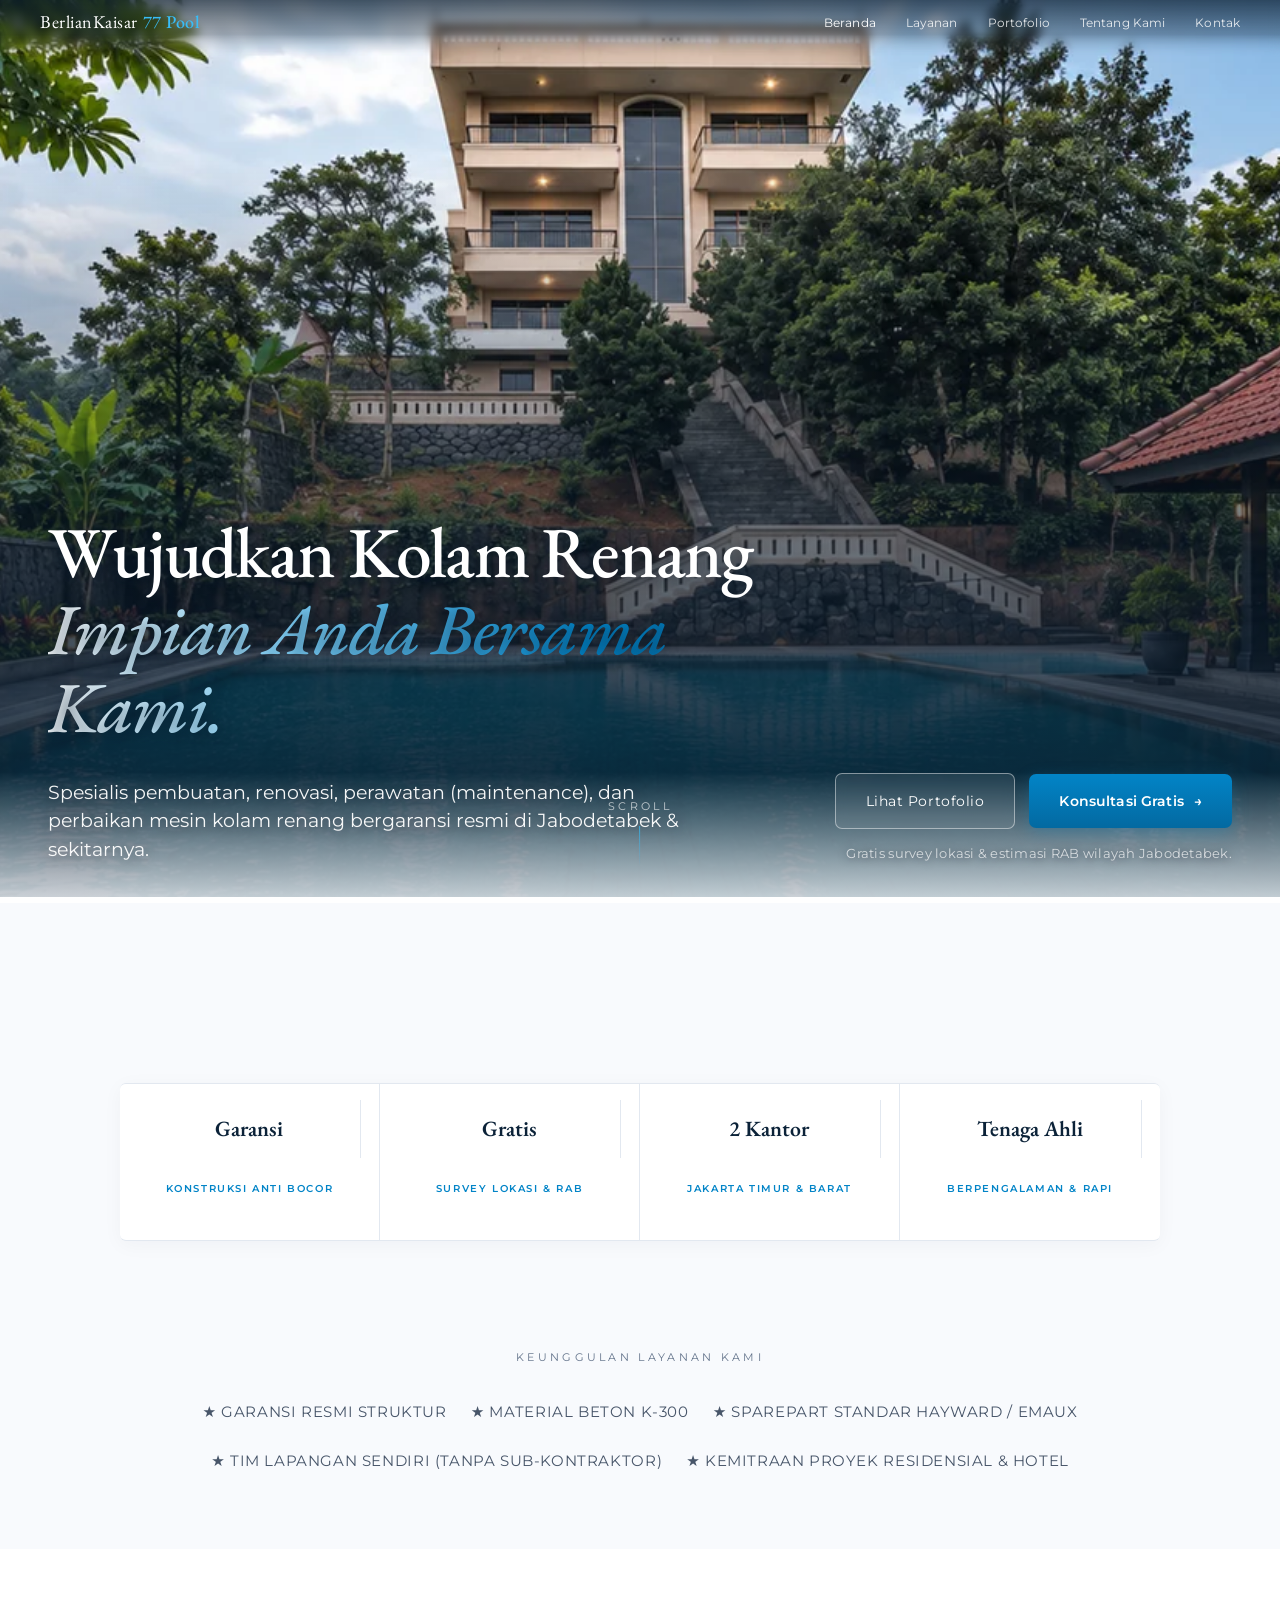
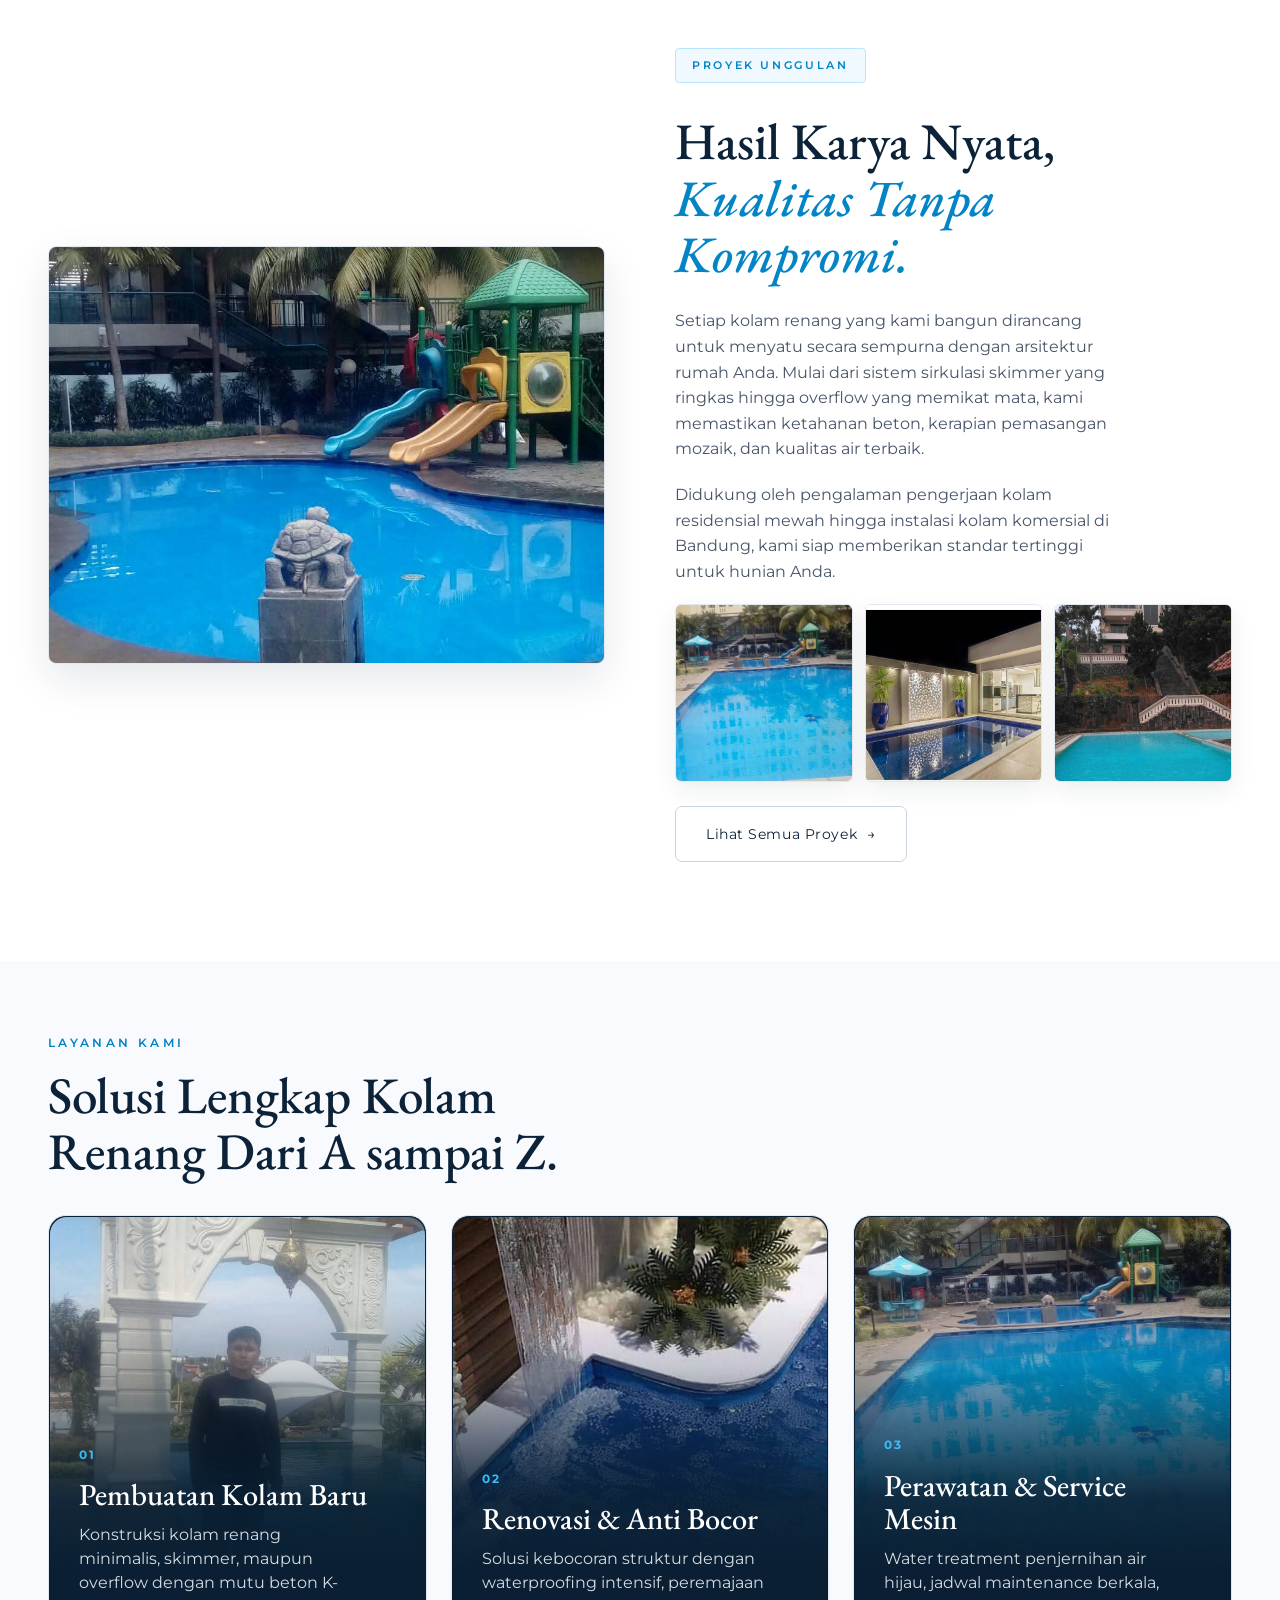
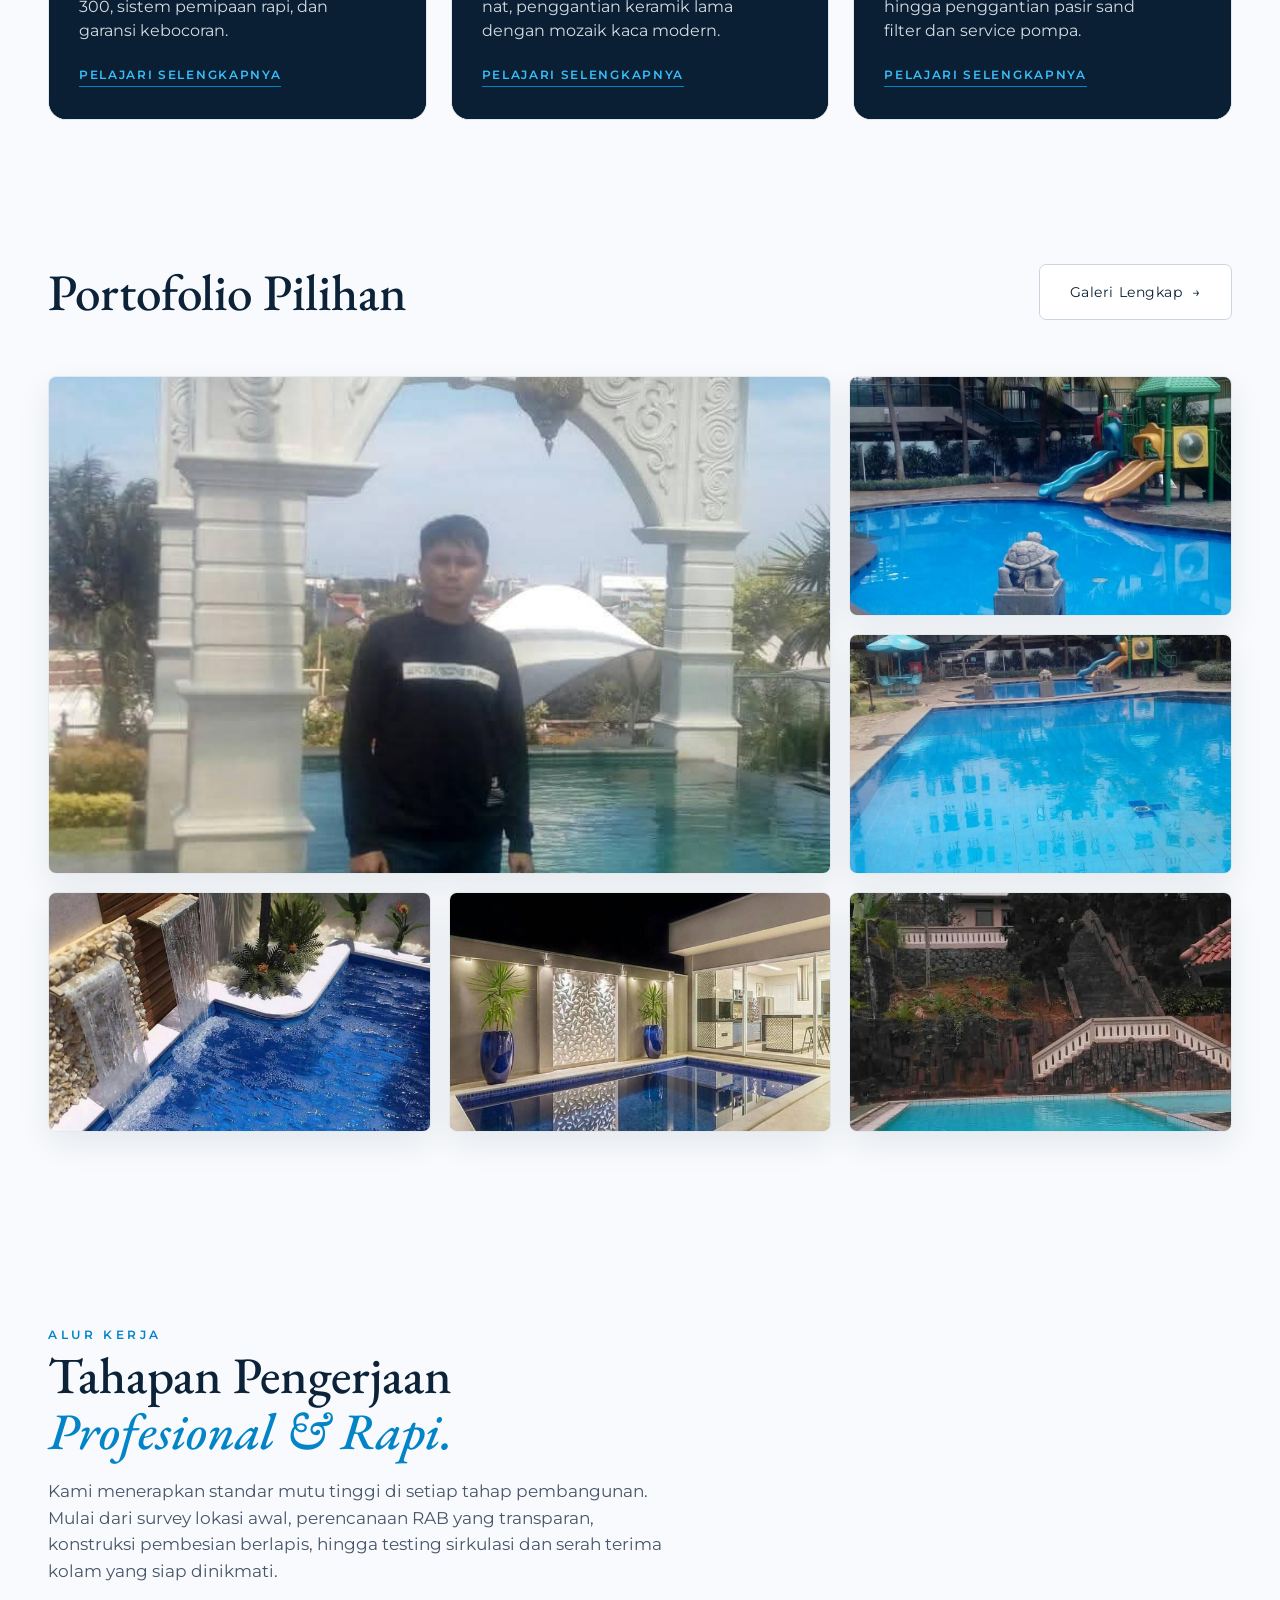
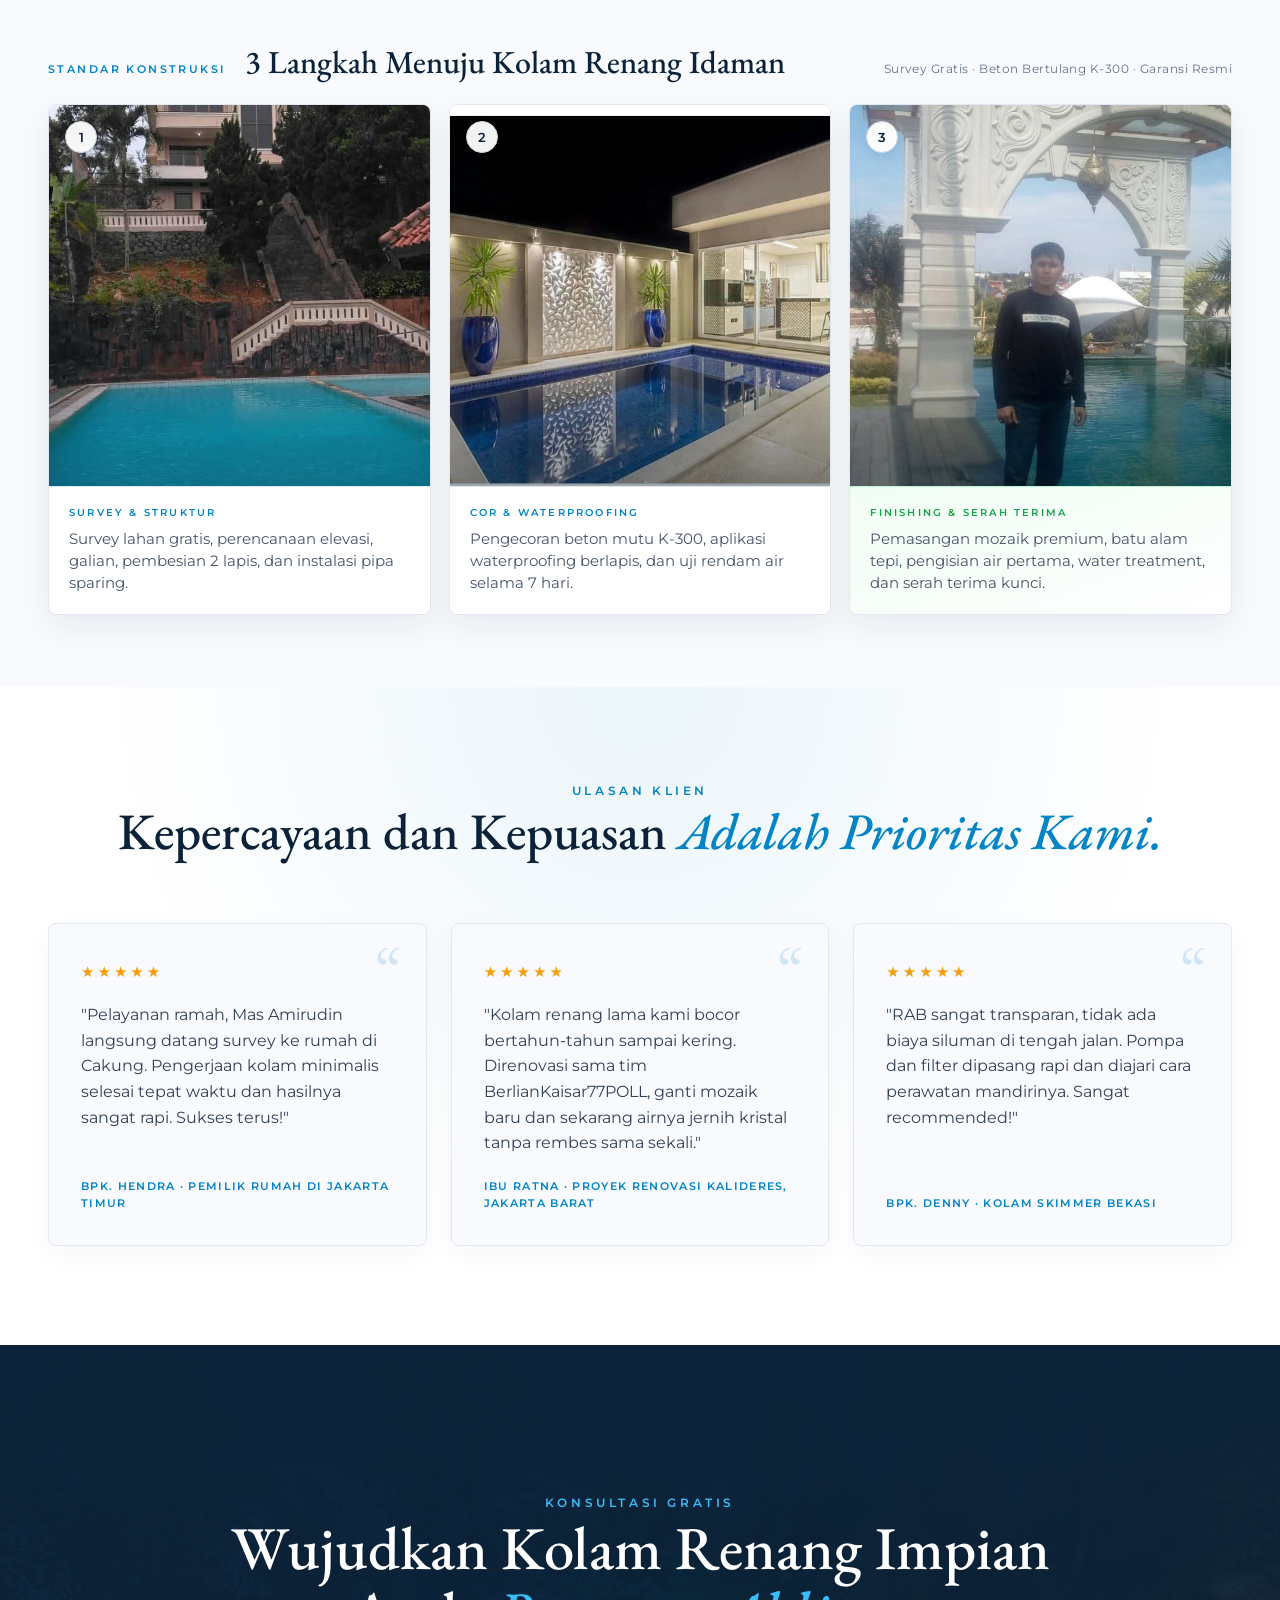
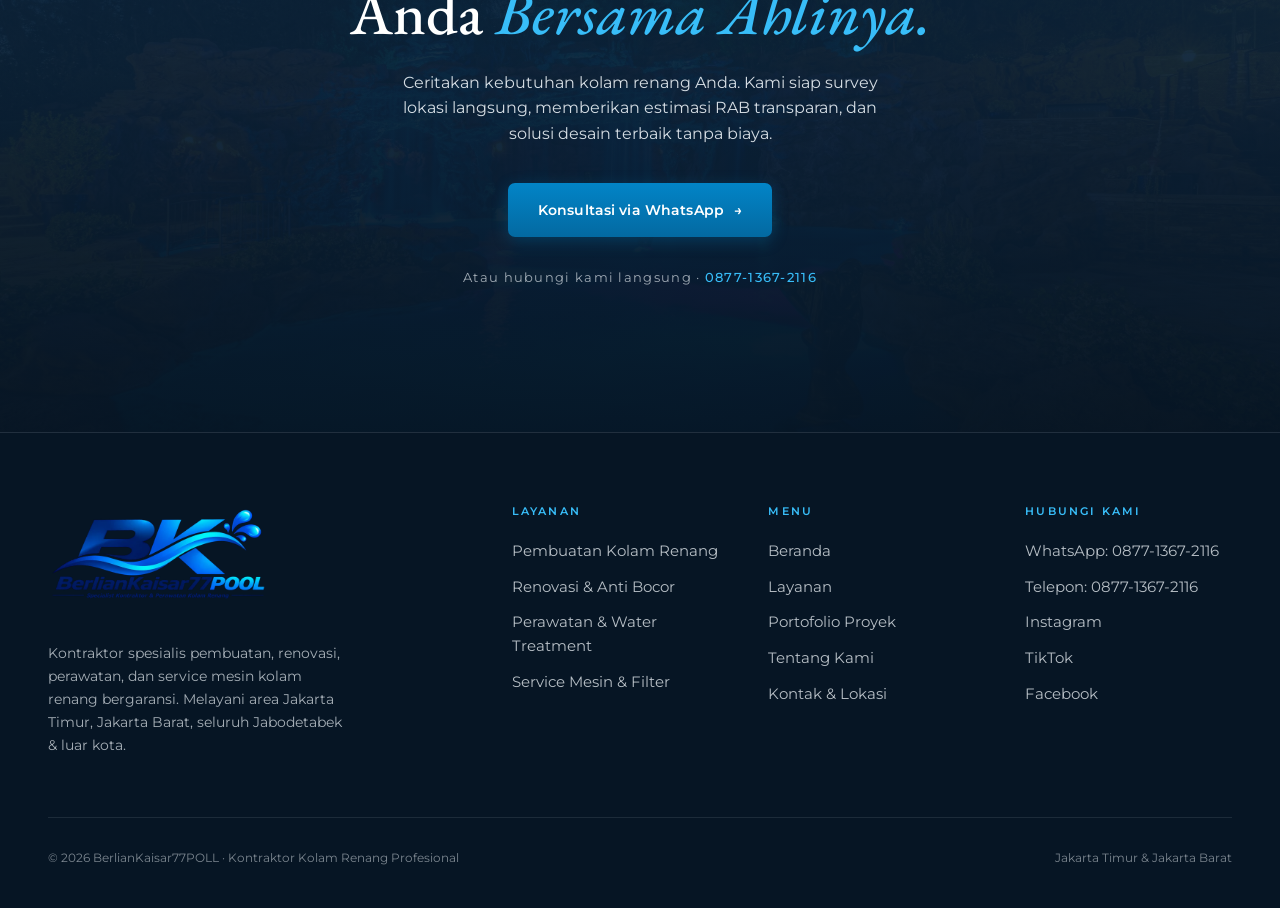
==== index.html @ 6bf1f575 "Updates" ====
<!DOCTYPE html>
<html lang="id">
<head>
  <meta charset="UTF-8">
<meta name="viewport" content="width=device-width, initial-scale=1.0">
<title>BerlianKaisar77POLL | Kontraktor Jasa Pembuatan, Renovasi &amp; Perawatan Kolam Renang</title>
<meta name="description" content="Kontraktor kolam renang profesional terpercaya di Jabodetabek. Melayani pembuatan kolam minimalis, renovasi anti bocor, ganti mozaik, dan perawatan air bergaransi.">
<link rel="canonical" href="https://berliankaisar77poll.com/">
<meta property="og:type" content="website">
<meta property="og:title" content="BerlianKaisar77POLL | Kontraktor Jasa Pembuatan, Renovasi &amp; Perawatan Kolam Renang">
<meta property="og:description" content="Kontraktor kolam renang profesional terpercaya di Jabodetabek. Melayani pembuatan kolam minimalis, renovasi anti bocor, ganti mozaik, dan perawatan air bergaransi.">
<meta property="og:image" content="/img/hero/Tropical Resort Pool with Modern Pavilion.webp">
<link rel="icon" type="image/webp" href="/favicon.webp">
<link rel="preconnect" href="https://fonts.googleapis.com">
<link rel="preconnect" href="https://fonts.gstatic.com" crossorigin>
<link href="https://fonts.googleapis.com/css2?family=EB+Garamond:ital,wght@0,400;0,500;0,600;1,400;1,500;1,600&family=Montserrat:wght@300;400;500;600&display=swap" rel="stylesheet">

  <script type="module" crossorigin src="/assets/site-B1A78Fze.js"></script>
  <link rel="stylesheet" crossorigin href="/assets/site-BxvL7wkQ.css">
  <link rel="stylesheet" crossorigin href="/assets/main-BiT0MwOJ.css">
</head>
<body class="home-page">
<div class="waterline"><span id="wl"></span></div>

<nav id="nav">
  <a class="brand" href="/">BerlianKaisar <b>77 Pool</b></a>
  <div class="nav-links">
    
      <a class="active" href="/">Beranda</a>
    
      <a class="" href="/services/">Layanan</a>
    
      <a class="" href="/portfolio/">Portofolio</a>
    
      <a class="" href="/about/">Tentang Kami</a>
    
      <a class="" href="/contact/">Kontak</a>
    
  </div>
  <button class="nav-toggle" aria-label="Menu">&#9776;</button>
</nav>

<div class="mobile-menu" id="mobileMenu">
  
    <a class="active" href="/">Beranda</a>
  
    <a class="" href="/services/">Layanan</a>
  
    <a class="" href="/portfolio/">Portofolio</a>
  
    <a class="" href="/about/">Tentang Kami</a>
  
    <a class="" href="/contact/">Kontak</a>
  
</div>


<!-- HERO -->
<header class="hero">
  <div class="hero-media">
    <video id="heroVideo" autoplay muted loop playsinline preload="metadata" poster="/img/hero/Tropical Resort Pool with Modern Pavilion.webp" style="z-index:1">
      <source src="/img/hero-drone.mp4" type="video/mp4">
    </video>
    <script>
    (function(){
      var v = document.getElementById('heroVideo');
      if (v) {
        var p = v.play();
        if (p && p.catch) { p.catch(function(){}); }
      }
    })();
    </script>
    <img src="/img/hero/Tropical Resort Pool with Modern Pavilion.webp" alt="Kontraktor Kolam Renang BerlianKaisar77POLL" style="z-index:0">
  </div>
  <div class="hero-content">
    <div class="hero-text">
      <h1>
        <span class="ln">Wujudkan Kolam Renang</span>
        <span class="ln">Impian Anda Bersama Kami.</span>
      </h1>
      <p class="hero-sub"><span class="sub-full">Spesialis pembuatan, renovasi, perawatan (maintenance), dan perbaikan mesin kolam renang bergaransi resmi di Jabodetabek &amp; sekitarnya.</span><span class="sub-short" aria-hidden="true">Kontraktor kolam renang profesional di Jabodetabek.</span></p>
    </div>
    <div class="hero-cta-col">
      <div class="hero-actions">
        <a class="btn btn-ghost" href="/portfolio/">Lihat Portofolio</a>
        <a class="btn btn-primary" href="https://wa.me/6287713672116?text=Halo%20BerlianKaisar77POLL,%20saya%20ingin%20konsultasi%20mengenai%20kolam%20renang" target="_blank" rel="noopener">Konsultasi Gratis <span class="arr">&rarr;</span></a>
      </div>
      <p class="hero-qualifier">Gratis survey lokasi &amp; estimasi RAB wilayah Jabodetabek.</p>
    </div>
  </div>
  <div class="scroll-hint"><span>Scroll</span><span class="line"></span></div>
</header>
<div class="seam-guard" aria-hidden="true"></div>

<!-- PROOF -->
<section class="proof reveal-group">
  <div><div class="n">Garansi</div><div class="l">Konstruksi Anti Bocor</div></div>
  <div><div class="n">Gratis</div><div class="l">Survey Lokasi &amp; RAB</div></div>
  <div><div class="n">2 Kantor</div><div class="l">Jakarta Timur &amp; Barat</div></div>
  <div><div class="n">Tenaga Ahli</div><div class="l">Berpengalaman &amp; Rapi</div></div>
</section>

<!-- KEUNGGULAN / BRAND HIGHLIGHT -->
<section class="seenin">
  <div class="seenin-label reveal">Keunggulan Layanan Kami</div>
  <div class="seenin-row reveal" style="gap:24px;flex-wrap:wrap;justify-content:center;color:var(--bone-dim);font-size:0.95rem;letter-spacing:0.04em">
    <span>★ GARANSI RESMI STRUKTUR</span>
    <span>★ MATERIAL BETON K-300</span>
    <span>★ SPAREPART STANDAR HAYWARD / EMAUX</span>
    <span>★ TIM LAPANGAN SENDIRI (TANPA SUB-KONTRAKTOR)</span>
    <span>★ KEMITRAAN PROYEK RESIDENSIAL &amp; HOTEL</span>
  </div>
</section>

<!-- SIGNATURE PROJECT / HIGHLIGHT -->
<section class="signature" id="estate">
  <div class="signature-grid">
    <div class="sig-media reveal">
      <img src="/img/portfolio/proyek-kolam-02.jpg" alt="Proyek Unggulan Kolam Renang BerlianKaisar77POLL">
    </div>
    <div class="sig-text reveal">
      <span class="sig-tag">Proyek Unggulan</span>
      <h2>Hasil Karya Nyata, <em>Kualitas Tanpa Kompromi.</em></h2>
      <p>Setiap kolam renang yang kami bangun dirancang untuk menyatu secara sempurna dengan arsitektur rumah Anda. Mulai dari sistem sirkulasi skimmer yang ringkas hingga overflow yang memikat mata, kami memastikan ketahanan beton, kerapian pemasangan mozaik, dan kualitas air terbaik.</p>
      <p>Didukung oleh pengalaman pengerjaan kolam residensial mewah hingga instalasi kolam komersial di Bandung, kami siap memberikan standar tertinggi untuk hunian Anda.</p>
      <div class="sig-thumbs">
        <img src="/img/portfolio/proyek-kolam-03.jpg" alt="Water treatment dan kejernihan air">
        <img src="/img/portfolio/proyek-kolam-05.jpg" alt="Instalasi pemipaan mesin kolam">
        <img src="/img/portfolio/proyek-kolam-06.jpg" alt="Konstruksi pembesian dan cor beton">
      </div>
      <a class="btn btn-ghost" href="/portfolio/" style="margin-top:24px">Lihat Semua Proyek <span class="arr">&rarr;</span></a>
    </div>
  </div>
</section>

<!-- SERVICES -->
<section class="services" id="services">
  <div class="services-head">
    <div class="sh-left">
      <span class="sh-eyebrow reveal">Layanan Kami</span>
      <h2 class="reveal">Solusi Lengkap Kolam Renang <span class="nowrap">Dari A sampai Z.</span></h2>
    </div>
  </div>
  <div class="svc-grid reveal-group">
    <a class="svc" href="/services/">
      <div class="svc-img"><img src="/img/portfolio/proyek-kolam-01.jpg" alt="Jasa Pembuatan Kolam Renang Baru"></div>
      <div class="svc-body"><div class="num">01</div><h3>Pembuatan Kolam Baru</h3><p>Konstruksi kolam renang minimalis, skimmer, maupun overflow dengan mutu beton K-300, sistem pemipaan rapi, dan garansi kebocoran.</p><span>Pelajari Selengkapnya</span></div>
    </a>
    <a class="svc" href="/services/">
      <div class="svc-img"><img src="/img/portfolio/proyek-kolam-04.jpg" alt="Jasa Renovasi Kolam Renang"></div>
      <div class="svc-body"><div class="num">02</div><h3>Renovasi &amp; Anti Bocor</h3><p>Solusi kebocoran struktur dengan waterproofing intensif, peremajaan nat, penggantian keramik lama dengan mozaik kaca modern.</p><span>Pelajari Selengkapnya</span></div>
    </a>
    <a class="svc" href="/services/">
      <div class="svc-img"><img src="/img/portfolio/proyek-kolam-03.jpg" alt="Perawatan & Perbaikan Mesin Kolam"></div>
      <div class="svc-body"><div class="num">03</div><h3>Perawatan &amp; Service Mesin</h3><p>Water treatment penjernihan air hijau, jadwal maintenance berkala, hingga penggantian pasir sand filter dan service pompa.</p><span>Pelajari Selengkapnya</span></div>
    </a>
  </div>
</section>

<!-- PORTFOLIO PREVIEW -->
<section class="portfolio" id="work">
  <div class="services-head">
    <h2 class="reveal">Portofolio Pilihan</h2>
    <a class="btn btn-ghost reveal" href="/portfolio/">Galeri Lengkap <span class="arr">&rarr;</span></a>
  </div>
  <div class="pf-grid reveal-group">
    <div class="pf c8 r2"><img src="/img/portfolio/proyek-kolam-01.jpg" alt="Kolam Minimalis Modern Jakarta Timur"><div class="pf-cap"><div class="loc">Jakarta Timur</div><div class="ttl">Kolam Renang Minimalis Modern</div></div></div>
    <div class="pf c4"><img src="/img/portfolio/proyek-kolam-02.jpg" alt="Finishing Mozaik Jakarta Barat"><div class="pf-cap"><div class="loc">Jakarta Barat</div><div class="ttl">Finishing Mozaik &amp; Decking</div></div></div>
    <div class="pf c4"><img src="/img/portfolio/proyek-kolam-03.jpg" alt="Water Treatment Penjernihan Air"><div class="pf-cap"><div class="loc">Jakarta Selatan</div><div class="ttl">Water Treatment Jernih Kristal</div></div></div>
    <div class="pf c4"><img src="/img/portfolio/proyek-kolam-04.jpg" alt="Renovasi Dinding Kolam Bekasi"><div class="pf-cap"><div class="loc">Bekasi</div><div class="ttl">Renovasi Dinding &amp; Grouting</div></div></div>
    <div class="pf c4"><img src="/img/portfolio/proyek-kolam-05.jpg" alt="Instalasi Pemipaan Mesin Tangerang"><div class="pf-cap"><div class="loc">Tangerang</div><div class="ttl">Instalasi Pemipaan &amp; Pompa</div></div></div>
    <div class="pf c4"><img src="/img/portfolio/proyek-kolam-06.jpg" alt="Pengecoran Beton Anti Bocor"><div class="pf-cap"><div class="loc">Jakarta Timur</div><div class="ttl">Pengecoran Struktur Beton K-300</div></div></div>
  </div>
</section>

<!-- PROCESS / BUILD PROGRESSION -->
<section class="process" id="process">
  <div class="services-head">
    <div>
      <span class="sec-label reveal">Alur Kerja</span>
      <h2 class="reveal">Tahapan Pengerjaan <em>Profesional &amp; Rapi.</em></h2>
    </div>
  </div>
  <div class="process-intro reveal">
    <p>Kami menerapkan standar mutu tinggi di setiap tahap pembangunan. Mulai dari survey lokasi awal, perencanaan RAB yang transparan, konstruksi pembesian berlapis, hingga testing sirkulasi dan serah terima kolam yang siap dinikmati.</p>
  </div>

  <div class="build reveal-group">
    <div class="build-head">
      <span class="loc">Standar Konstruksi</span>
      <span class="ttl">3 Langkah Menuju Kolam Renang Idaman</span>
      <span class="meta">Survey Gratis &middot; Beton Bertulang K-300 &middot; Garansi Resmi</span>
    </div>
    <div class="stage-row">
      <div class="stage">
        <div class="frame"><span class="num">1</span><img src="/img/portfolio/proyek-kolam-06.jpg" alt="Tahap Galian dan Pembesian Struktur"></div>
        <div class="cap"><div class="phase">Survey &amp; Struktur</div><div class="desc">Survey lahan gratis, perencanaan elevasi, galian, pembesian 2 lapis, dan instalasi pipa sparing.</div></div>
      </div>
      <div class="stage">
        <div class="frame"><span class="num">2</span><img src="/img/portfolio/proyek-kolam-05.jpg" alt="Tahap Pengecoran dan Plumbing Mesin"></div>
        <div class="cap"><div class="phase">Cor &amp; Waterproofing</div><div class="desc">Pengecoran beton mutu K-300, aplikasi waterproofing berlapis, dan uji rendam air selama 7 hari.</div></div>
      </div>
      <div class="stage finished">
        <div class="frame"><span class="num">3</span><img src="/img/portfolio/proyek-kolam-01.jpg" alt="Tahap Finishing Mozaik dan Testing Air"></div>
        <div class="cap"><div class="phase">Finishing &amp; Serah Terima</div><div class="desc">Pemasangan mozaik premium, batu alam tepi, pengisian air pertama, water treatment, dan serah terima kunci.</div></div>
      </div>
    </div>
  </div>
</section>

<!-- REVIEWS -->
<section class="reviews">
  <div class="reviews-head">
    <span class="sec-label reveal">Ulasan Klien</span>
    <h2 class="reveal">Kepercayaan dan Kepuasan <em>Adalah Prioritas Kami.</em></h2>
  </div>
  <div class="reviews-grid reveal-group">
    <div class="rev"><div class="stars">★★★★★</div><p>"Pelayanan ramah, Mas Amirudin langsung datang survey ke rumah di Cakung. Pengerjaan kolam minimalis selesai tepat waktu dan hasilnya sangat rapi. Sukses terus!"</p><div class="rev-by">Bpk. Hendra &middot; Pemilik Rumah di Jakarta Timur</div></div>
    <div class="rev"><div class="stars">★★★★★</div><p>"Kolam renang lama kami bocor bertahun-tahun sampai kering. Direnovasi sama tim BerlianKaisar77POLL, ganti mozaik baru dan sekarang airnya jernih kristal tanpa rembes sama sekali."</p><div class="rev-by">Ibu Ratna &middot; Proyek Renovasi Kalideres, Jakarta Barat</div></div>
    <div class="rev"><div class="stars">★★★★★</div><p>"RAB sangat transparan, tidak ada biaya siluman di tengah jalan. Pompa dan filter dipasang rapi dan diajari cara perawatan mandirinya. Sangat recommended!"</p><div class="rev-by">Bpk. Denny &middot; Kolam Skimmer Bekasi</div></div>
  </div>
</section>

<!-- SHARED CLOSING CTA -->
<section class="quote" id="quote">
  <div class="quote-inner">
    <span class="sec-label reveal" style="color:var(--caustic)">Konsultasi Gratis</span>
    <h2 class="reveal">Wujudkan Kolam Renang Impian Anda <em class='nowrap'>Bersama Ahlinya.</em></h2>
    <p class="reveal">Ceritakan kebutuhan kolam renang Anda. Kami siap survey lokasi langsung, memberikan estimasi RAB transparan, dan solusi desain terbaik tanpa biaya.</p>
    <a class="btn btn-primary reveal" href="https://wa.me/6287713672116?text=Halo%20BerlianKaisar77POLL,%20saya%20ingin%20konsultasi%20pembuatan/perawatan%20kolam%20renang" target="_blank" rel="noopener">Konsultasi via WhatsApp <span class="arr">&rarr;</span></a>
    <div class="phone reveal">Atau hubungi kami langsung &middot; <a href="tel:087713672116">0877-1367-2116</a></div>
  </div>
</section>

<!-- FOOTER -->
<footer id="footer">
  <div class="foot-grid">
    <div>
      <div class="foot-brand">
        <a href="/" aria-label="BerlianKaisar77POLL">
          <img src="/img/logo-berlian-kaisar-footer.webp" alt="BerlianKaisar77POLL" class="foot-logo" width="220" height="110">
        </a>
      </div>
      <p>Kontraktor spesialis pembuatan, renovasi, perawatan, dan service mesin kolam renang bergaransi. Melayani area Jakarta Timur, Jakarta Barat, seluruh Jabodetabek &amp; luar kota.</p>
    </div>
    <div class="foot-col">
      <h4>Layanan</h4>
      <a href="/services/">Pembuatan Kolam Renang</a>
      <a href="/services/">Renovasi &amp; Anti Bocor</a>
      <a href="/services/">Perawatan &amp; Water Treatment</a>
      <a href="/services/">Service Mesin &amp; Filter</a>
    </div>
    <div class="foot-col">
      <h4>Menu</h4>
      <a href="/">Beranda</a>
      <a href="/services/">Layanan</a>
      <a href="/portfolio/">Portofolio Proyek</a>
      <a href="/about/">Tentang Kami</a>
      <a href="/contact/">Kontak &amp; Lokasi</a>
    </div>
    <div class="foot-col">
      <h4>Hubungi Kami</h4>
      <a href="https://wa.me/6287713672116" target="_blank" rel="noopener">WhatsApp: 0877-1367-2116</a>
      <a href="tel:087713672116">Telepon: 0877-1367-2116</a>
      <a href="https://www.instagram.com/cindyapriyani441" target="_blank" rel="noopener">Instagram</a>
      <a href="https://www.tiktok.com/@cindyapriyani" target="_blank" rel="noopener">TikTok</a>
      <a href="https://www.facebook.com/search/top?q=cindy%20Apriyani" target="_blank" rel="noopener">Facebook</a>
    </div>
  </div>
  <div class="foot-bottom">
    <span>&copy; 2026 BerlianKaisar77POLL &middot; Kontraktor Kolam Renang Profesional</span>
    <span>Jakarta Timur &amp; Jakarta Barat</span>
  </div>
</footer>


<script type="application/ld+json">
{
  "@context": "https://schema.org",
  "@type": "HomeAndConstructionBusiness",
  "name": "BerlianKaisar77POLL",
  "alternateName": "BK Pool",
  "description": "Jasa pembuatan, renovasi, perawatan (maintenance), dan perbaikan mesin kolam renang bergaransi di Jabodetabek &amp; sekitarnya.",
  "telephone": "+62-877-1367-2116",
  "url": "https://berliankaisar77poll.com/",
  "areaServed": [
    "Jakarta Timur", "Jakarta Barat", "Jakarta Selatan", "Jakarta Pusat", "Jakarta Utara",
    "Bekasi", "Depok", "Tangerang", "Bogor"
  ],
  "address": [
    {
      "@type": "PostalAddress",
      "streetAddress": "Ujung Krawang RT 07 / RW 05 No. 56, Kel. Pulo Gebang, Kec. Cakung",
      "addressLocality": "Jakarta Timur",
      "addressRegion": "DKI Jakarta",
      "addressCountry": "ID"
    },
    {
      "@type": "PostalAddress",
      "streetAddress": "Jl. Rawa Lele RT 03 / RW 10, Gang Masjid Khairul Bariyyah No. 102B, Kel. Kalideres",
      "addressLocality": "Jakarta Barat",
      "addressRegion": "DKI Jakarta",
      "addressCountry": "ID"
    }
  ]
}
</script>
</body>
</html>
---- assets/site-BxvL7wkQ.css ----
:root{--obsidian: #F8FAFD;--obsidian-2: #F0F6FA;--water-deep: #0B2238;--caustic: #0284C7;--caustic-soft: #00A3E0;--travertine: #0284C7;--bone: #0B2238;--bone-dim: #475569;--bone-faint: #64748B;--hairline: #E2E8F0;--serif: "EB Garamond", Georgia, serif;--sans: "Montserrat", system-ui, sans-serif}*{margin:0;padding:0;box-sizing:border-box}html{scroll-behavior:smooth}body{background:var(--obsidian);color:var(--bone-dim);font-family:var(--sans);font-weight:400;line-height:1.6;overflow-x:hidden;-webkit-font-smoothing:antialiased}::selection{background:#bae6fd;color:#0369a1}img{display:block;max-width:100%}a{color:inherit}.nowrap{white-space:nowrap}.waterline{position:fixed;top:0;left:0;height:2px;width:100%;z-index:200}.waterline span{display:block;height:100%;width:0;background:linear-gradient(90deg,#0284c7,#38bdf8);box-shadow:0 0 12px #38bdf8}nav{position:fixed;top:0;left:0;width:100%;z-index:100;display:flex;align-items:center;justify-content:space-between;padding:8px 40px 20px;transition:padding .5s,background .5s,backdrop-filter .5s}nav:before{content:"";position:absolute;top:0;right:0;bottom:0;left:0;z-index:-1;background:linear-gradient(to bottom,rgba(10,28,46,.72) 0%,rgba(10,28,46,.35) 60%,transparent 100%);backdrop-filter:blur(5px);-webkit-backdrop-filter:blur(5px);opacity:1;transition:opacity .5s;pointer-events:none;mask-image:linear-gradient(to bottom,#000 0%,#000 60%,transparent 100%);-webkit-mask-image:linear-gradient(to bottom,#000 0%,#000 60%,transparent 100%)}nav.scrolled:before{opacity:0}nav.scrolled{padding:11px 40px;background:#fffffff0;backdrop-filter:blur(20px) saturate(1.4);-webkit-backdrop-filter:blur(20px) saturate(1.4);border-bottom:1px solid #E2E8F0;box-shadow:0 4px 20px #0b22380d}.brand{font-family:var(--serif);font-size:18px;font-weight:400;letter-spacing:.03em;text-decoration:none;color:#fff;transition:color .3s}.brand b{font-weight:500;color:#38bdf8}nav.scrolled .brand{color:#0b2238}nav.scrolled .brand b{color:#0284c7}.nav-links{display:flex;gap:30px;align-items:center}.nav-links a{color:#ffffffd9;text-decoration:none;font-size:12px;letter-spacing:.01em;text-transform:none;font-weight:400;transition:color .3s}.nav-links a:hover,.nav-links a.active{color:#fff}nav.scrolled .nav-links a{color:#475569}nav.scrolled .nav-links a:hover,nav.scrolled .nav-links a.active{color:#0284c7}.nav-cta{border:1px solid #CBD5E1;padding:7px 16px;border-radius:980px;color:#fff!important;font-size:12px;transition:all .4s}nav.scrolled .nav-cta{border-color:#0284c7;color:#0284c7!important;background:#f0f9ff}nav.scrolled .nav-cta:hover{background:#0284c7;color:#fff!important}.nav-toggle{display:none;background:none;border:none;color:#fff;font-size:26px;cursor:pointer;line-height:1}nav.scrolled .nav-toggle{color:#0b2238}.mobile-menu{position:fixed;top:0;right:0;bottom:0;left:0;z-index:99;background:#f8fafdfa;backdrop-filter:blur(20px);-webkit-backdrop-filter:blur(20px);display:none;flex-direction:column;align-items:center;justify-content:center;gap:30px}.mobile-menu.open{display:flex}.mobile-menu a{color:#0b2238;text-decoration:none;font-family:var(--serif);font-size:1.8rem;transition:color .3s}.mobile-menu a:hover,.mobile-menu a.active{color:#0284c7}.btn{display:inline-flex;align-items:center;gap:10px;text-decoration:none;font-size:14px;letter-spacing:.04em;padding:16px 30px;border-radius:7px;transition:all .45s cubic-bezier(.2,.7,.3,1);cursor:pointer;border:none;font-family:var(--sans);-webkit-font-smoothing:antialiased;text-shadow:none}.btn .arr{display:inline-block;transition:transform .4s cubic-bezier(.2,.7,.3,1)}.btn:hover .arr{transform:translate(4px)}.btn-primary{background:linear-gradient(180deg,#0284c7,#0369a1);color:#fff;font-weight:600;letter-spacing:.01em;box-shadow:0 4px 16px #0284c747}.btn-primary:hover{background:linear-gradient(180deg,#0ea5e9,#0284c7);transform:translateY(-2px);box-shadow:0 8px 24px #0284c766}.btn-ghost{color:#0b2238;border:1px solid #CBD5E1;background:#fff;border-radius:7px}.btn-ghost:hover{border-color:#0284c7;color:#0284c7;background:#f0f9ff}.reveal{opacity:0;transform:translateY(44px);transition:opacity 1.1s cubic-bezier(.2,.7,.3,1),transform 1.1s cubic-bezier(.2,.7,.3,1)}.reveal.in{opacity:1;transform:none}.reveal-group>*{opacity:0;transform:translateY(38px);transition:opacity 1s cubic-bezier(.2,.7,.3,1),transform 1s cubic-bezier(.2,.7,.3,1)}.reveal-group.in>*{opacity:1;transform:none}.reveal-group.in>*:nth-child(1){transition-delay:0s}.reveal-group.in>*:nth-child(2){transition-delay:.09s}.reveal-group.in>*:nth-child(3){transition-delay:.18s}.reveal-group.in>*:nth-child(4){transition-delay:.27s}.reveal-group.in>*:nth-child(5){transition-delay:.36s}.reveal-group.in>*:nth-child(6){transition-delay:.45s}.reveal-group.in>*:nth-child(7){transition-delay:.54s}.reveal-group.in>*:nth-child(8){transition-delay:.63s}.hero-media{will-change:transform;transform:scale(1.1);transform-origin:center top}.page-hero{position:relative;height:62vh;min-height:440px;display:flex;align-items:flex-end;overflow:hidden}.page-hero img{position:absolute;top:0;right:0;bottom:0;left:0;width:100%;height:100%;object-fit:cover;z-index:1}.page-hero:after{content:"";position:absolute;top:0;right:0;bottom:0;left:0;z-index:2;background:linear-gradient(to top,#f8fafd,#f8fafdf5 6%,#0a1c2ed1 28%,#0a1c2e66 65%,#0a1c2e99)}.page-hero .wrap{position:relative;z-index:3;padding:0 48px 7vh;max-width:1280px;margin:0 auto;width:100%}.eyebrow{font-size:12px;letter-spacing:.34em;text-transform:uppercase;color:#38bdf8;font-weight:600;margin-bottom:22px}.page-hero h1{font-family:var(--serif);font-weight:500;font-size:clamp(2.4rem,5.5vw,4.4rem);line-height:1.05;letter-spacing:-.01em;max-width:900px;color:#fff;text-shadow:0 2px 12px rgba(10,28,46,.5)}.page-hero h1 em{font-style:italic;background:linear-gradient(95deg,#fff,#7dd3fc 40%,#38bdf8);-webkit-background-clip:text;background-clip:text;-webkit-text-fill-color:transparent;color:transparent}section{position:relative}.sec-label{font-size:12px;letter-spacing:.3em;text-transform:uppercase;color:#0284c7;font-weight:600;margin-bottom:22px}.wrap{max-width:1280px;margin:0 auto;padding:0 48px}.prose{max-width:760px}.prose p{color:#475569;margin-bottom:22px;font-size:1.05rem}.prose h2{font-family:var(--serif);font-weight:500;font-size:clamp(1.8rem,3.5vw,2.8rem);line-height:1.15;margin:0 0 28px;color:#0b2238}.prose h2 em{font-style:italic;color:#0284c7}footer{background:#061524;border-top:1px solid rgba(226,232,240,.12);padding:70px 48px 40px;margin-top:0}.foot-grid{max-width:1280px;margin:0 auto 60px;display:grid;grid-template-columns:2fr 1fr 1fr 1fr;gap:50px}.foot-brand{margin-bottom:20px}.foot-brand a{display:inline-block;text-decoration:none}.foot-logo{max-width:220px;width:100%;height:auto;display:block}.foot-grid>div>p{font-size:.9rem;color:#f0f6faad;max-width:300px}.foot-col h4{font-size:11px;letter-spacing:.2em;text-transform:uppercase;color:#38bdf8;font-weight:600;margin-bottom:20px}.foot-col a{display:block;color:#f0f6fabf;text-decoration:none;font-size:.92rem;margin-bottom:12px;transition:color .3s}.foot-col a:hover{color:#fff}.foot-bottom{max-width:1280px;margin:0 auto;display:flex;justify-content:space-between;padding-top:30px;border-top:1px solid rgba(226,232,240,.1);font-size:12px;color:#f0f6fa80;flex-wrap:wrap;gap:14px}.quote{position:relative;padding:16vh 48px;text-align:center;overflow:hidden;background:linear-gradient(180deg,#0b2238,#061524)}.quote:after{content:"";position:absolute;top:0;right:0;bottom:0;left:0;z-index:0;background:url(/img/drake-night.jpg) center/cover no-repeat;opacity:.28}.quote:before{content:"";position:absolute;top:0;right:0;bottom:0;left:0;z-index:1;background:linear-gradient(180deg,#0b2238,#0b2238cc 45%,#061524f2),radial-gradient(ellipse at 50% 120%,rgba(2,132,199,.28),transparent 55%)}.quote-inner{position:relative;z-index:3;max-width:920px;margin:0 auto}.quote .sec-label{color:#38bdf8!important;font-weight:600}.quote h2{font-family:var(--serif);font-weight:500;font-size:clamp(2.2rem,4.8vw,3.8rem);line-height:1.08;margin-bottom:24px;color:#fff}.quote h2 em{font-style:italic;color:#38bdf8}.quote p{color:#f0f6fae0;max-width:480px;margin:0 auto 36px}.quote .phone{margin-top:30px;font-size:13px;letter-spacing:.1em;color:#f0f6faa6}.quote .phone a{color:#38bdf8;font-weight:500;text-decoration:none}.quote .phone a:hover{color:#fff}@media(max-width:900px){nav,nav.scrolled{padding:16px 22px}.nav-links{display:none}.nav-toggle{display:block}.wrap,.page-hero .wrap{padding-left:22px;padding-right:22px}footer{padding:54px 22px 36px}.foot-grid{grid-template-columns:1fr 1fr;gap:30px}.quote{padding:12vh 22px}}@media(prefers-reduced-motion:reduce){*{animation:none!important;transition:none!important}.reveal,.reveal-group>*{opacity:1;transform:none!important}.hero-media{transform:none!important}}
---- assets/main-BiT0MwOJ.css ----
body.home-page{--obsidian: #F8FAFD;--obsidian-2: #F0F6FA;--water-deep: #0B2238;--caustic: #0284C7;--caustic-soft: #00A3E0;--travertine: #0284C7;--bone: #0B2238;--bone-dim: #475569;--bone-faint: #64748B;--hairline: #E2E8F0;background:#f8fafd;color:#475569}body.home-page ::selection{background:#bae6fd;color:#0369a1}body.home-page .btn-primary{background:linear-gradient(180deg,#0284c7,#0369a1);color:#fff;box-shadow:0 4px 16px #0284c747}body.home-page .btn-primary:hover{background:linear-gradient(180deg,#0ea5e9,#0284c7);box-shadow:0 8px 24px #0284c766}body.home-page .btn-ghost{color:#0b2238;border:1px solid #CBD5E1;background:#fff}body.home-page .btn-ghost:hover{border-color:#0284c7;color:#0284c7;background:#f0f9ff}body.home-page .waterline span{background:linear-gradient(90deg,#0284c7,#38bdf8);box-shadow:0 0 12px #38bdf8}body.home-page nav:before{background:linear-gradient(to bottom,rgba(10,28,46,.72) 0%,rgba(10,28,46,.35) 60%,transparent 100%)}body.home-page nav .brand{color:#fff}body.home-page nav .brand b{color:#38bdf8}body.home-page nav .nav-links a{color:#ffffffd9}body.home-page nav .nav-links a:hover,body.home-page nav .nav-links a.active{color:#fff}body.home-page nav .nav-toggle{color:#fff}body.home-page nav.scrolled{background:#fffffff0;-webkit-backdrop-filter:blur(20px) saturate(1.4);backdrop-filter:blur(20px) saturate(1.4);border-bottom:1px solid #E2E8F0;box-shadow:0 4px 20px #0b22380f}body.home-page nav.scrolled .brand{color:#0b2238}body.home-page nav.scrolled .brand b{color:#0284c7}body.home-page nav.scrolled .nav-links a{color:#475569}body.home-page nav.scrolled .nav-links a:hover,body.home-page nav.scrolled .nav-links a.active{color:#0284c7}body.home-page nav.scrolled .nav-toggle{color:#0b2238}body.home-page .mobile-menu{background:#f8fafdfa}body.home-page .mobile-menu a{color:#0b2238}body.home-page .mobile-menu a:hover,body.home-page .mobile-menu a.active{color:#0284c7}.hero{position:relative;height:100vh;min-height:680px;display:flex;align-items:flex-end;overflow:hidden}.hero-media,.hero-media video,.hero-media img{position:absolute;top:0;right:0;bottom:0;left:0;width:100%;height:100%;object-fit:cover;z-index:1}.hero-media:after{content:"";position:absolute;top:0;right:0;bottom:0;left:0;z-index:2;background:linear-gradient(to top,#FFFFFF 0%,rgba(248,250,253,.98) 6%,rgba(10,28,46,.88) 22%,rgba(10,28,46,.58) 46%,rgba(10,28,46,.2) 68%,transparent 84%)}.hero-content{position:relative;z-index:5;width:100%;max-width:1600px;margin:0 auto;padding:0 48px 4vh;display:flex;align-items:flex-end;justify-content:space-between;gap:48px;text-shadow:0 2px 14px rgba(10,28,46,.55)}.hero-text{max-width:880px}.hero .eyebrow{font-size:12px;letter-spacing:.34em;text-transform:uppercase;color:#38bdf8;font-weight:600;margin-bottom:22px}.hero h1{font-family:var(--serif);font-weight:500;font-size:clamp(2.6rem,5.6vw,5rem);line-height:1.08;letter-spacing:-.025em;margin-bottom:24px;color:#fff}.hero h1 .ln{display:block}.hero h1 .ln:nth-child(2){font-style:italic;font-weight:500;padding-bottom:.12em;background:linear-gradient(95deg,#fff,#7dd3fc 34%,#0284c7 72%,#0369a1);-webkit-background-clip:text;background-clip:text;-webkit-text-fill-color:transparent;color:transparent}.hero-sub{margin-top:20px;max-width:680px;font-size:clamp(1.05rem,1.5vw,1.22rem);color:#fffffff2;font-weight:400;line-height:1.5}.sub-short{display:none}.hero-actions{display:flex;gap:14px;align-items:center;flex-shrink:0}.hero-actions .btn-ghost{color:#fff!important;border:1px solid rgba(255,255,255,.45)!important;background:#ffffff14!important;-webkit-backdrop-filter:blur(6px);backdrop-filter:blur(6px)}.hero-actions .btn-ghost:hover{border-color:#38bdf8!important;background:#38bdf838!important;color:#fff!important}.hero-cta-col{display:flex;flex-direction:column;align-items:flex-end;gap:14px;flex-shrink:0}.hero-qualifier{margin:0;font-size:13px;letter-spacing:.02em;color:#ffffffb3;text-shadow:0 1px 8px rgba(10,28,46,.7)}.scroll-hint{position:absolute;bottom:34px;left:50%;transform:translate(-50%);z-index:5;font-size:11px;letter-spacing:.3em;text-transform:uppercase;color:#ffffffb3;display:flex;flex-direction:column;align-items:center;gap:10px}.scroll-hint .line{width:1px;height:40px;background:linear-gradient(rgba(56,189,248,.8),transparent);animation:pulse 2s ease-in-out infinite}.seam-guard{height:6px;margin-top:-3px;position:relative;z-index:10;background:#fff;pointer-events:none}@keyframes pulse{0%,to{opacity:.3}50%{opacity:1}}.ethos{padding:10vh 48px;max-width:1000px;margin:0 auto;text-align:center}.ethos h2{font-family:var(--serif);font-weight:500;font-size:clamp(2rem,4.5vw,3.6rem);line-height:1.18;letter-spacing:-.01em;color:#0b2238}.ethos h2 em{font-style:italic;color:#0284c7}.ethos .since{display:inline-block;margin-top:40px;font-size:13px;letter-spacing:.24em;text-transform:uppercase;color:#64748b}.proof{background:#fff;border-top:1px solid #E2E8F0;border-bottom:1px solid #E2E8F0;display:grid;grid-template-columns:repeat(4,1fr);max-width:1040px;margin:20vh auto 4vh;box-shadow:0 4px 20px #0b22380a;border-radius:6px}.proof div{padding:16px 18px;text-align:center;border-right:1px solid #E2E8F0}.proof div:last-child{border-right:none}.proof .n{font-family:var(--serif);font-size:clamp(1.2rem,1.7vw,1.6rem);font-weight:600;color:#0b2238;line-height:1.6rem;white-space:nowrap}.proof .l{font-size:10px;letter-spacing:.16em;text-transform:uppercase;color:#0284c7;font-weight:600;line-height:1.3;margin-top:8px;min-height:2.6em;box-sizing:content-box}.signature{padding:11vh 48px;overflow:hidden;background:#fff}.signature-grid{max-width:1280px;margin:0 auto;display:grid;grid-template-columns:1fr 1fr;gap:70px;align-items:center}.sig-media{position:relative;aspect-ratio:4/3;border-radius:8px;overflow:hidden;box-shadow:0 16px 40px #0b22381a;border:1px solid #E2E8F0}.sig-media img{width:100%;height:100%;object-fit:cover}.sig-text h2{font-family:var(--serif);font-weight:500;font-size:clamp(2rem,4vw,3.4rem);line-height:1.1;margin-bottom:26px;color:#0b2238}.sig-text h2 em{font-style:italic;color:#0284c7}.sig-text p{color:#475569;max-width:460px;margin-bottom:20px}.sig-tag{display:inline-block;font-size:11px;letter-spacing:.24em;text-transform:uppercase;color:#0284c7;background:#f0f9ff;border:1px solid #BAE6FD;padding:8px 16px;border-radius:4px;margin-bottom:30px;font-weight:600}.sig-thumbs{display:grid;grid-template-columns:repeat(3,1fr);gap:12px;margin-top:18px}.sig-thumbs img{aspect-ratio:1;object-fit:cover;border-radius:6px;box-shadow:0 8px 24px #0b223814;border:1px solid #E2E8F0}.sig-text .btn-ghost{border:1px solid #CBD5E1;color:#0b2238;background:#fff}.sig-text .btn-ghost:hover{border-color:#0284c7;color:#0284c7;background:#f0f9ff}.services{position:relative;padding:8vh 48px;max-width:1280px;margin:0 auto}.services-head{display:flex;justify-content:space-between;align-items:flex-end;margin-bottom:36px;flex-wrap:wrap;gap:20px}.services-head h2{font-family:var(--serif);font-weight:500;font-size:clamp(2rem,4vw,3.2rem);line-height:1.1;max-width:560px;color:#0b2238}.sh-eyebrow{display:block;font-family:var(--sans);font-size:12px;font-weight:600;letter-spacing:.28em;text-transform:uppercase;color:#0284c7;margin-bottom:14px}.svc-grid{display:grid;grid-template-columns:repeat(3,1fr);gap:24px}.svc{position:relative;border-radius:18px;overflow:hidden;display:block;aspect-ratio:3/4;background:#0b2238;transform:translateZ(0);-webkit-mask-image:-webkit-radial-gradient(white,black);transition:transform .5s cubic-bezier(.2,.7,.3,1),box-shadow .5s cubic-bezier(.2,.7,.3,1);text-decoration:none;box-shadow:0 12px 32px #0b223814;border:1px solid #E2E8F0}.svc *{text-decoration:none}.svc-img{position:absolute;top:1px;right:1px;bottom:1px;left:1px;overflow:hidden;border-radius:17px}.svc-img img{position:absolute;left:50%;bottom:0;transform:translate(-50%);width:auto;height:135%;max-width:none;min-width:101%;object-fit:cover;transition:transform .9s cubic-bezier(.2,.7,.3,1)}.svc:hover .svc-img img{transform:translate(-50%) scale(1.05)}.svc:before{content:"";position:absolute;top:0;right:0;bottom:0;left:0;z-index:3;border-radius:18px;border:1.5px solid rgba(11,34,56,.2);pointer-events:none}.svc:after{content:"";position:absolute;top:0;right:0;bottom:0;left:0;z-index:1;background:linear-gradient(to top,#0A1F33 0%,#0A1F33 30%,rgba(10,31,51,.92) 44%,rgba(10,31,51,.6) 56%,rgba(10,31,51,.2) 70%,transparent 84%);pointer-events:none}.svc:hover{transform:translateY(-8px) translateZ(0);box-shadow:0 20px 48px #0284c738}.svc-body{position:absolute;left:0;right:0;bottom:0;z-index:4;padding:30px 30px 32px}.svc-body .num{font-family:var(--sans);font-size:12px;font-weight:700;letter-spacing:.16em;color:#38bdf8;margin-bottom:14px}.svc-body h3{font-family:var(--serif);font-weight:500;font-size:1.9rem;margin-bottom:12px;color:#fff;line-height:1.1}.svc-body p{font-size:1rem;line-height:1.5;color:#f0f6fae0;margin-bottom:18px;max-width:90%}.svc-body span{font-size:12px;font-weight:600;letter-spacing:.14em;text-transform:uppercase;color:#38bdf8;border-bottom:1.5px solid #0284C7;padding-bottom:4px;transition:color .3s,border-color .3s}.svc:hover .svc-body span{color:#fff;border-bottom-color:#38bdf8}.portfolio{padding:8vh 0 10vh;background:#f8fafd}.portfolio .services-head{padding:0 48px;max-width:1280px;margin:0 auto 56px}.portfolio .services-head h2{color:#0b2238}.portfolio .btn-ghost{color:#0b2238;border:1px solid #CBD5E1;background:#fff}.portfolio .btn-ghost:hover{border-color:#0284c7;color:#0284c7;background:#f0f9ff}.pf-grid{display:grid;grid-template-columns:repeat(12,1fr);grid-auto-rows:240px;grid-auto-flow:dense;gap:18px;padding:0 48px;max-width:1600px;margin:0 auto}.pf{position:relative;border-radius:8px;overflow:hidden;display:flex;align-items:flex-end;box-shadow:0 12px 32px #0b223814;border:1px solid #E2E8F0}.pf img{position:absolute;top:0;right:0;bottom:0;left:0;width:100%;height:100%;object-fit:cover;z-index:1;transition:transform .8s cubic-bezier(.2,.7,.3,1)}.pf:hover img{transform:scale(1.05)}.pf:before{content:"";position:absolute;top:0;right:0;bottom:0;left:0;background:linear-gradient(to top,rgba(11,34,56,.92),transparent 55%);z-index:2;opacity:0;transition:opacity .5s}.pf:hover:before{opacity:1}.pf-cap{position:relative;z-index:3;padding:26px;opacity:0;transform:translateY(10px);transition:all .5s}.pf:hover .pf-cap{opacity:1;transform:none}.pf-cap .loc{font-size:11px;letter-spacing:.22em;text-transform:uppercase;color:#38bdf8;font-weight:600;margin-bottom:6px}.pf-cap .ttl{font-family:var(--serif);font-size:1.3rem;color:#fff}.c3{grid-column:span 3}.c4{grid-column:span 4}.c5{grid-column:span 5}.c6{grid-column:span 6}.c7{grid-column:span 7}.c8{grid-column:span 8}.r2{grid-row:span 2}.award{padding:10vh 48px;overflow:hidden;background:#fff}.award-grid{max-width:1280px;margin:0 auto;display:grid;grid-template-columns:1.1fr .9fr;gap:64px;align-items:center}.award-media{display:grid;gap:16px}.award-media img{width:100%;border-radius:8px;aspect-ratio:16/9;object-fit:cover;box-shadow:0 16px 40px #0b22381a;border:1px solid #E2E8F0}.award-text .sig-tag{display:inline-block;font-size:11px;letter-spacing:.18em;text-transform:uppercase;color:#b45309;border:1px solid #FDE68A;background:#fffbeb;font-weight:600;padding:8px 16px;border-radius:4px;margin-bottom:26px}.award-text h2{font-family:var(--serif);font-weight:500;font-size:clamp(2rem,4.4vw,3.4rem);line-height:1.08;margin-bottom:24px;color:#0b2238}.award-text h2 em{font-style:italic;color:#0284c7}.award-text p{color:#475569;max-width:480px;margin-bottom:18px}.process{padding:11vh 0 4vh;background:#f8fafd}.process .services-head{padding:0 48px;max-width:1280px;margin:0 auto 18px}.sec-label{font-size:12px;letter-spacing:.3em;text-transform:uppercase;color:#0284c7;font-weight:600;margin-bottom:22px}.process .services-head h2{color:#0b2238}.process .services-head h2 em{color:#0284c7;font-style:italic}.process-intro{max-width:1280px;margin:0 auto 60px;padding:0 48px}.process-intro p{color:#475569;max-width:620px;font-size:1.05rem}.build{max-width:1600px;margin:0 auto 4vh;padding:0 48px}.build-head{display:flex;align-items:baseline;gap:18px;margin-bottom:24px;flex-wrap:wrap}.build-head .loc{font-size:11px;letter-spacing:.22em;text-transform:uppercase;color:#0284c7;font-weight:600}.build-head .ttl{font-family:var(--serif);font-weight:500;font-size:clamp(1.4rem,2.6vw,2rem);line-height:1.1;color:#0b2238}.build-head .meta{font-size:12px;letter-spacing:.04em;color:#64748b;margin-left:auto}.stage-row{display:grid;grid-template-columns:repeat(3,1fr);gap:18px;align-items:start}.stage{position:relative;border-radius:8px;overflow:hidden;box-shadow:0 12px 32px #0b223812;background:#fff;border:1px solid #E2E8F0}.stage .frame{position:relative;aspect-ratio:1/1;overflow:hidden}.stage .frame img{position:absolute;top:0;right:0;bottom:0;left:0;width:100%;height:100%;object-fit:cover;transition:transform .8s cubic-bezier(.2,.7,.3,1)}.stage:hover .frame img{transform:scale(1.05)}.stage .num{position:absolute;top:16px;left:16px;z-index:3;width:32px;height:32px;border-radius:50%;display:flex;align-items:center;justify-content:center;font-size:13px;font-weight:600;font-family:var(--sans);color:#0b2238;background:#fffffff2;-webkit-backdrop-filter:blur(8px);backdrop-filter:blur(8px);border:1px solid #CBD5E1;box-shadow:0 4px 12px #0b223814}.stage .frame:after{content:"";position:absolute;top:0;right:0;bottom:0;left:0;background:linear-gradient(to top,rgba(11,34,56,.4),transparent 50%);z-index:2}.stage .cap{padding:18px 20px 20px;background:#fff;border-top:1px solid #E2E8F0;border-radius:0 0 8px 8px}.stage .cap .phase{font-size:10px;letter-spacing:.22em;text-transform:uppercase;color:#0284c7;font-weight:600;margin-bottom:7px}.stage .cap .desc{font-size:.92rem;color:#475569;line-height:1.5}.stage.finished .cap{background:linear-gradient(160deg,#f0fdf4,#fff);border-top-color:#bbf7d0}.stage.finished .cap .phase{color:#16a34a;font-weight:600}.reviews{padding:10vh 48px 11vh;max-width:1280px;margin:0 auto;position:relative;background:#fff}.reviews:before{content:"";position:absolute;top:0;right:0;bottom:0;left:0;background:radial-gradient(ellipse at 50% 0%,rgba(2,132,199,.08),transparent 60%);pointer-events:none}.reviews-head{text-align:center;margin-bottom:64px;position:relative}.reviews-head .sec-label{color:#0284c7;font-weight:600}.reviews-head h2{font-family:var(--serif);font-weight:500;font-size:clamp(2rem,4vw,3.2rem);line-height:1.1;color:#0b2238}.reviews-head h2 em{font-style:italic;color:#0284c7}.reviews-grid{display:grid;grid-template-columns:repeat(3,1fr);gap:24px;position:relative}.rev{position:relative;border-radius:8px;padding:36px 32px 32px;display:flex;flex-direction:column;background:#f8fafd;border:1px solid #E2E8F0;box-shadow:0 8px 24px #0b22380a;transition:border-color .4s,transform .4s,box-shadow .4s}.rev:before{content:"“";position:absolute;top:14px;right:24px;font-family:var(--serif);font-size:4rem;line-height:1;color:#0284c729}.rev:hover{border-color:#38bdf8;transform:translateY(-5px);box-shadow:0 18px 45px #0284c71f}.rev .stars{color:#f59e0b;letter-spacing:3px;font-size:15px;margin-bottom:18px}.rev p{color:#334155;font-size:1rem;line-height:1.6;margin-bottom:22px;flex:1;font-weight:400}.rev-by{font-size:11px;letter-spacing:.12em;text-transform:uppercase;color:#0284c7;font-weight:600}.seenin{padding:8vh 48px 4vh;text-align:center;background:#f8fafd}.accolades{padding:0 48px 16vh;text-align:center;background:#f8fafd;border-bottom:1px solid #E2E8F0}.accolades .houzz-row{margin-bottom:38px}.seenin-label{font-size:11px;letter-spacing:.3em;text-transform:uppercase;color:#64748b;margin-bottom:34px}.seenin-row{display:flex;flex-wrap:wrap;justify-content:center;align-items:center;gap:24px 48px;margin-bottom:40px}.logo-img{height:30px;width:auto;opacity:.7;filter:grayscale(100%) contrast(1.1);transition:opacity .4s,filter .4s}.logo-img:hover{opacity:1;filter:none}.logo-img[alt="The Today Show"]{height:42px}.logo-img[alt="Animal Planet"]{height:38px}.logo-img[alt=ABC]{height:44px}.logo-text{display:inline-flex;flex-direction:column;align-items:center;justify-content:center;color:#475569;opacity:.85;transition:opacity .4s,color .4s;line-height:1;text-align:center}.logo-text:hover{opacity:1;color:#0b2238}.logo-text .lt-main{font-family:var(--sans);font-weight:700;letter-spacing:.04em;font-size:18px}.logo-text .lt-sub{font-family:var(--sans);font-weight:500;letter-spacing:.14em;font-size:8px;margin-top:3px;text-transform:uppercase}.logo-text.lt-serif .lt-main{font-family:var(--serif);font-weight:500;letter-spacing:.06em;font-size:15px;line-height:1.25}.houzz-row{display:flex;flex-wrap:wrap;justify-content:center;align-items:center;gap:12px}.houzz{font-size:11px;letter-spacing:.1em;text-transform:uppercase;color:#475569;border:1px solid #CBD5E1;background:#fff;border-radius:4px;padding:7px 14px;text-decoration:none;transition:border-color .3s,color .3s,background .3s}a.houzz:hover{border-color:#0284c7;color:#0284c7;background:#f0f9ff}.houzz-gold{color:#b45309;border-color:#fde68a;background:#fffbeb;font-weight:500}.seenin-more{font-size:12px;letter-spacing:.1em;text-transform:uppercase;color:#0284c7;font-weight:600;text-decoration:none;margin-left:10px;transition:color .3s}.seenin-more:hover{color:#0369a1}body.home-page .quote{position:relative;padding:16vh 48px;text-align:center;overflow:hidden;background:linear-gradient(180deg,#0b2238,#061524)}body.home-page .quote:after{content:"";position:absolute;top:0;right:0;bottom:0;left:0;z-index:0;background:url(/img/drake-night.jpg) center/cover no-repeat;opacity:.28}body.home-page .quote:before{content:"";position:absolute;top:0;right:0;bottom:0;left:0;z-index:1;background:linear-gradient(180deg,#0b2238,#0b2238cc 45%,#061524f2),radial-gradient(ellipse at 50% 120%,rgba(2,132,199,.28),transparent 55%)}body.home-page .quote-inner{position:relative;z-index:3;max-width:920px;margin:0 auto}body.home-page .quote .sec-label{color:#38bdf8!important;font-weight:600}body.home-page .quote h2{font-family:var(--serif);font-weight:500;font-size:clamp(2.2rem,4.8vw,3.8rem);line-height:1.08;margin-bottom:24px;color:#fff}body.home-page .quote h2 em{font-style:italic;color:#38bdf8}body.home-page .quote p{color:#f0f6fae0;max-width:480px;margin:0 auto 36px}body.home-page .quote .phone{margin-top:30px;font-size:13px;letter-spacing:.1em;color:#f0f6faa6}body.home-page .quote .phone a{color:#38bdf8;font-weight:500;text-decoration:none}body.home-page .quote .phone a:hover{color:#fff}body.home-page footer{background:#061524;border-top:1px solid rgba(226,232,240,.12);padding:70px 48px 40px;margin-top:0}body.home-page .foot-brand{font-family:var(--serif);font-size:1.5rem;margin-bottom:18px;color:#fff}body.home-page .foot-grid>div>p{font-size:.9rem;color:#f0f6faad;max-width:300px}body.home-page .foot-col h4{font-size:11px;letter-spacing:.2em;text-transform:uppercase;color:#38bdf8;font-weight:600;margin-bottom:20px}body.home-page .foot-col a{display:block;color:#f0f6fabf;text-decoration:none;font-size:.92rem;margin-bottom:12px;transition:color .3s}body.home-page .foot-col a:hover{color:#fff}body.home-page .foot-bottom{max-width:1280px;margin:0 auto;display:flex;justify-content:space-between;padding-top:30px;border-top:1px solid rgba(226,232,240,.1);font-size:12px;color:#f0f6fa80;flex-wrap:wrap;gap:14px}@media(max-width:900px){.hero{height:100svh}.hero-media video{height:71%}.hero-media:after{background:linear-gradient(to top,#FFFFFF 0%,rgba(248,250,253,.98) 10%,rgba(10,28,46,.88) 28%,rgba(10,28,46,.62) 42%,rgba(10,28,46,.3) 52%,rgba(10,28,46,.08) 62%,transparent 72%)}.hero-content{padding:0 22px 2.8vh;flex-direction:column;align-items:center;gap:16px;text-align:center}.hero-text{display:flex;flex-direction:column;align-items:center}.hero h1{font-size:clamp(1.65rem,8.4vw,2.3rem);line-height:1.12;margin-bottom:0}.hero .eyebrow{margin-bottom:0}.hero-sub{font-size:clamp(.72rem,3.2vw,.92rem);line-height:1.45;margin-top:2px;color:#ffffffe0;white-space:nowrap}.sub-full{display:none}.sub-short{display:inline}.hero h1 .nowrap{white-space:normal}.hero-cta-col{width:100%;align-items:stretch;gap:10px}.hero-actions{width:100%;flex-direction:column;align-items:stretch;gap:10px}.hero-actions .btn-ghost{display:none}.hero-actions .btn{justify-content:center;width:100%}.hero-qualifier{text-align:center;font-size:11.5px;color:#ffffffb3}.scroll-hint{display:none}.ethos,.signature,.services,.quote,.testimonial{padding-left:22px;padding-right:22px}.signature-grid{grid-template-columns:1fr;gap:36px}.proof{grid-template-columns:repeat(2,1fr);margin-top:8vh}.proof div:nth-child(2){border-right:none}.proof div:nth-child(1),.proof div:nth-child(2){border-bottom:1px solid #E2E8F0}.svc-grid{grid-template-columns:1fr}.pf-grid{grid-template-columns:1fr;grid-auto-rows:280px;padding:0 22px}.c3,.c4,.c5,.c6,.c7,.c8{grid-column:span 1}.r2{grid-row:span 1}.award{padding:11vh 22px}.award-grid{grid-template-columns:1fr;gap:32px}.award-media{order:2}.award-text{order:1}.reviews{padding:10vh 22px 13vh}.reviews-grid{grid-template-columns:1fr}.process .services-head,.process-intro,.build{padding-left:22px;padding-right:22px}.stage-row{grid-template-columns:1fr;gap:14px}.build-head .meta{margin-left:0;width:100%}.seenin{padding:7vh 22px 4vh}.accolades{padding:0 22px 7vh;border-bottom:1px solid #E2E8F0}.seenin-label{margin-bottom:28px}.seenin-row{gap:30px 36px;margin-bottom:36px}.logo-img{height:26px}.logo-text .lt-main{font-size:16px}.logo-text.lt-serif .lt-main{font-size:14px}}
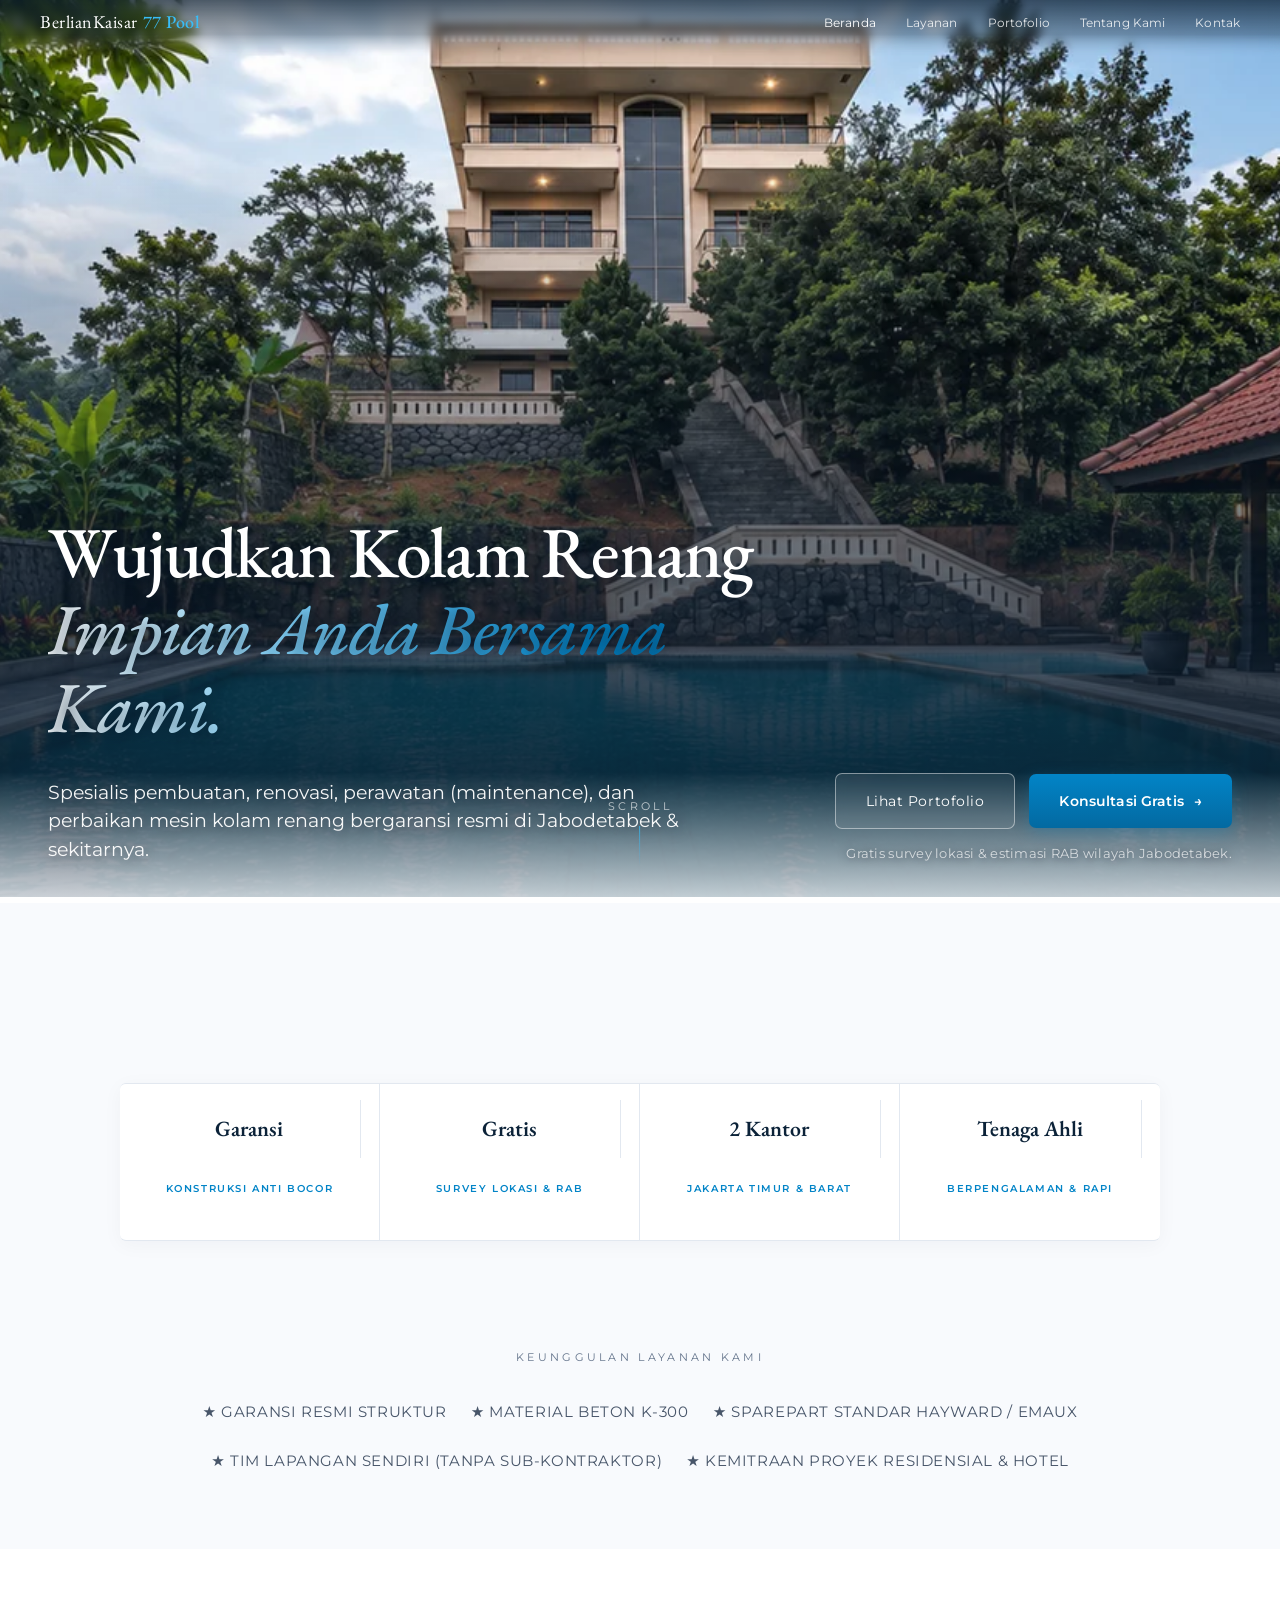
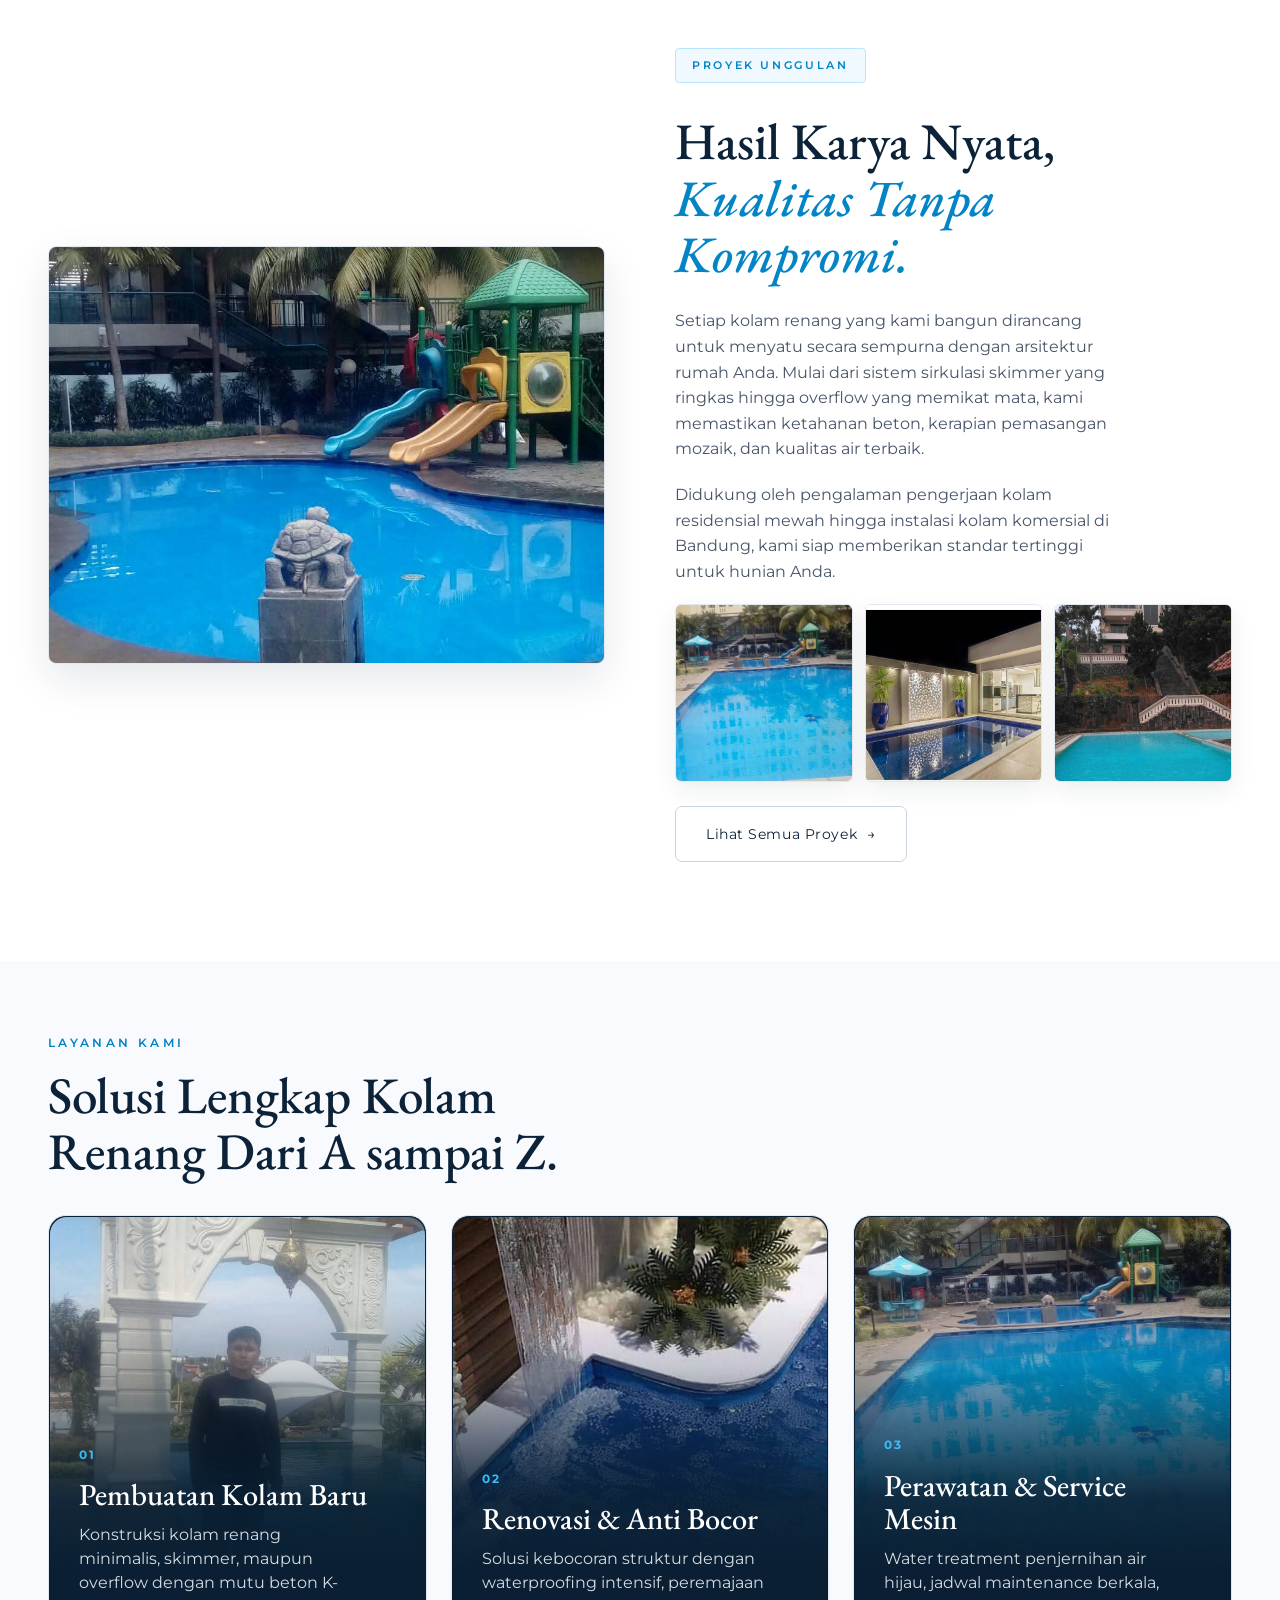
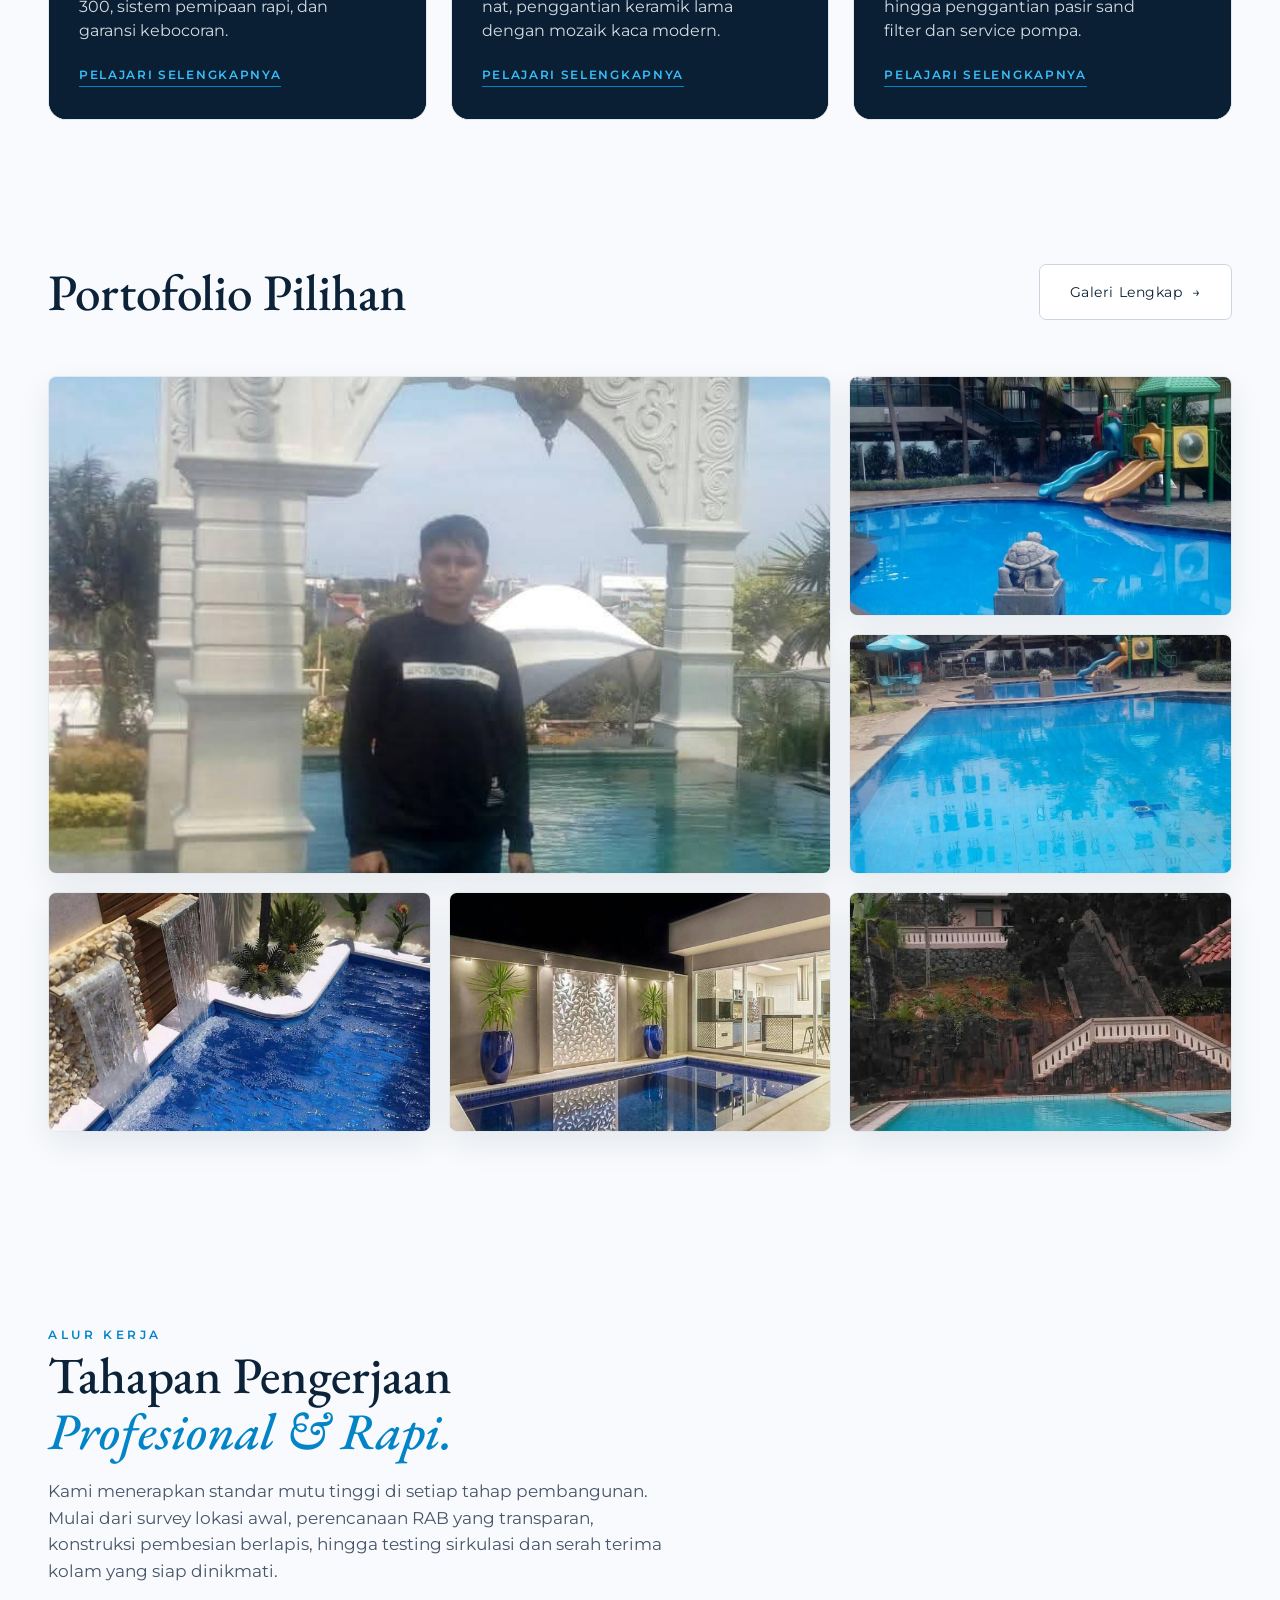
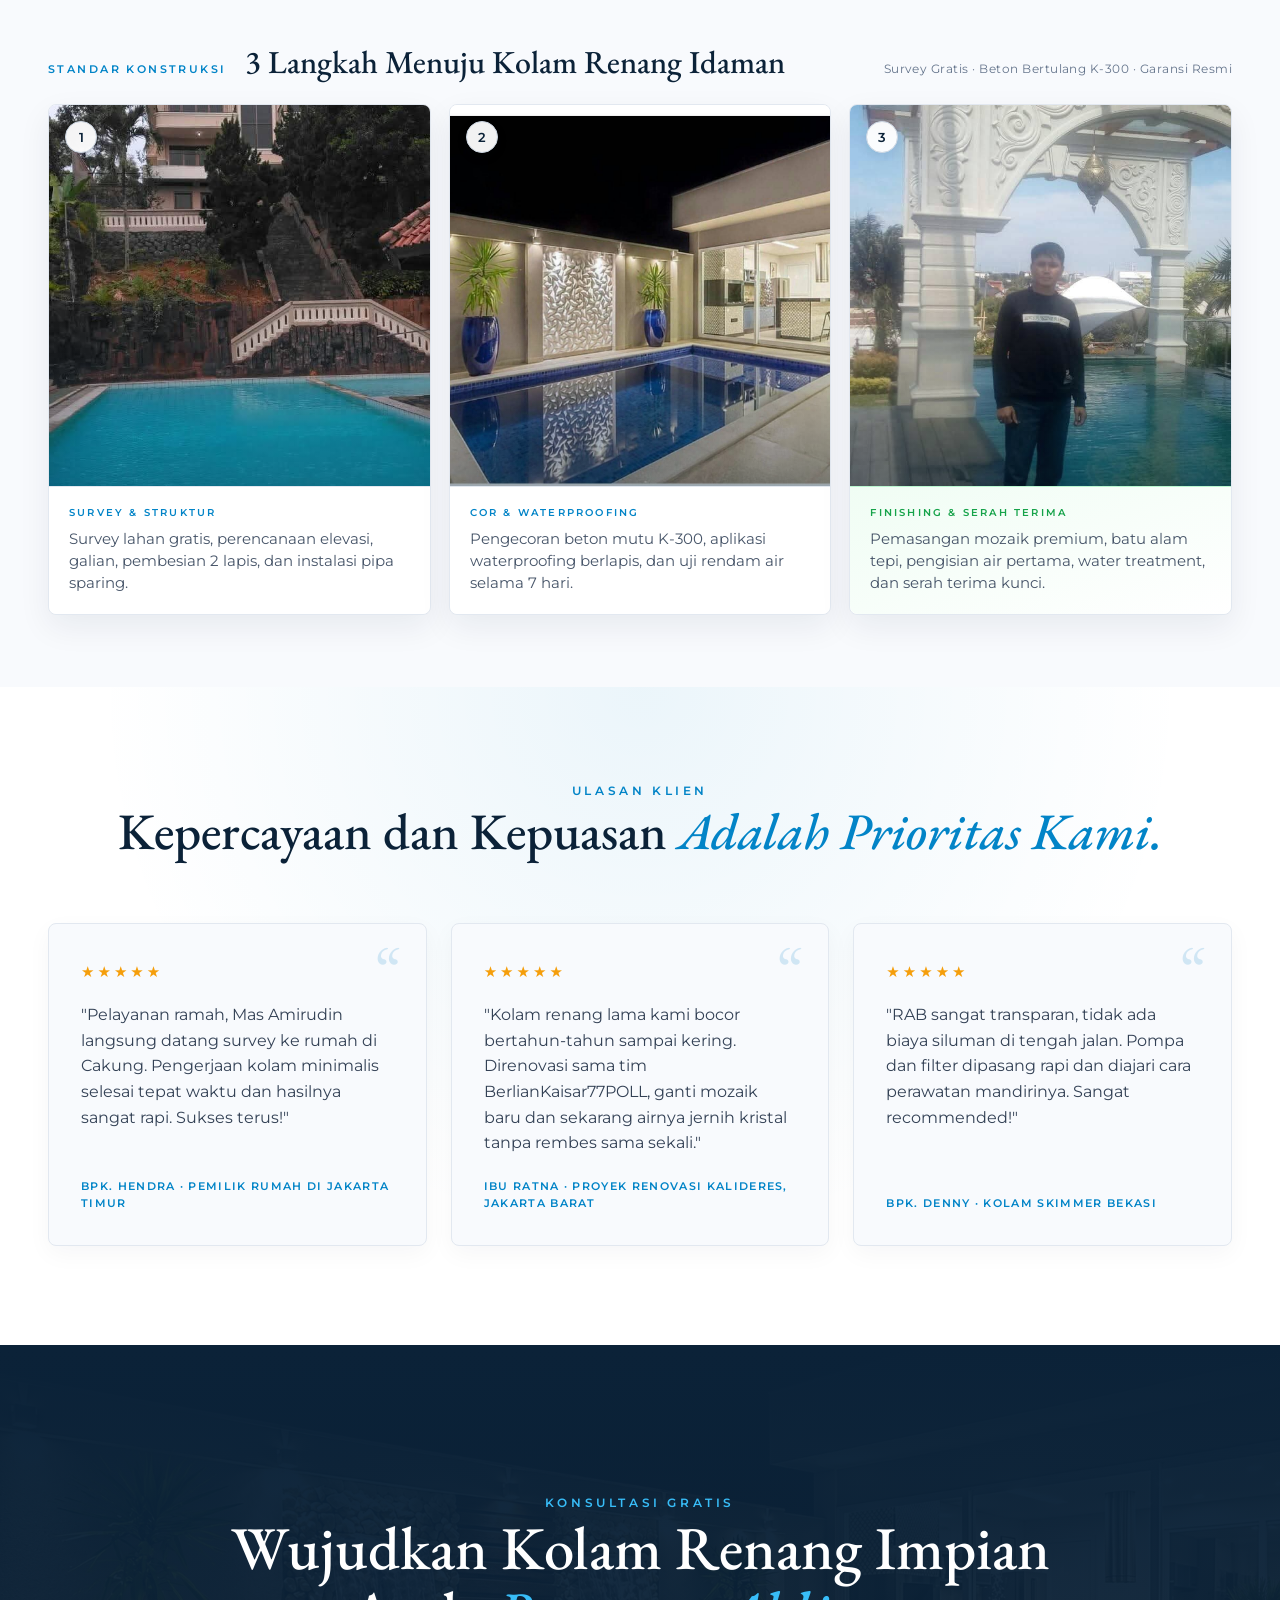
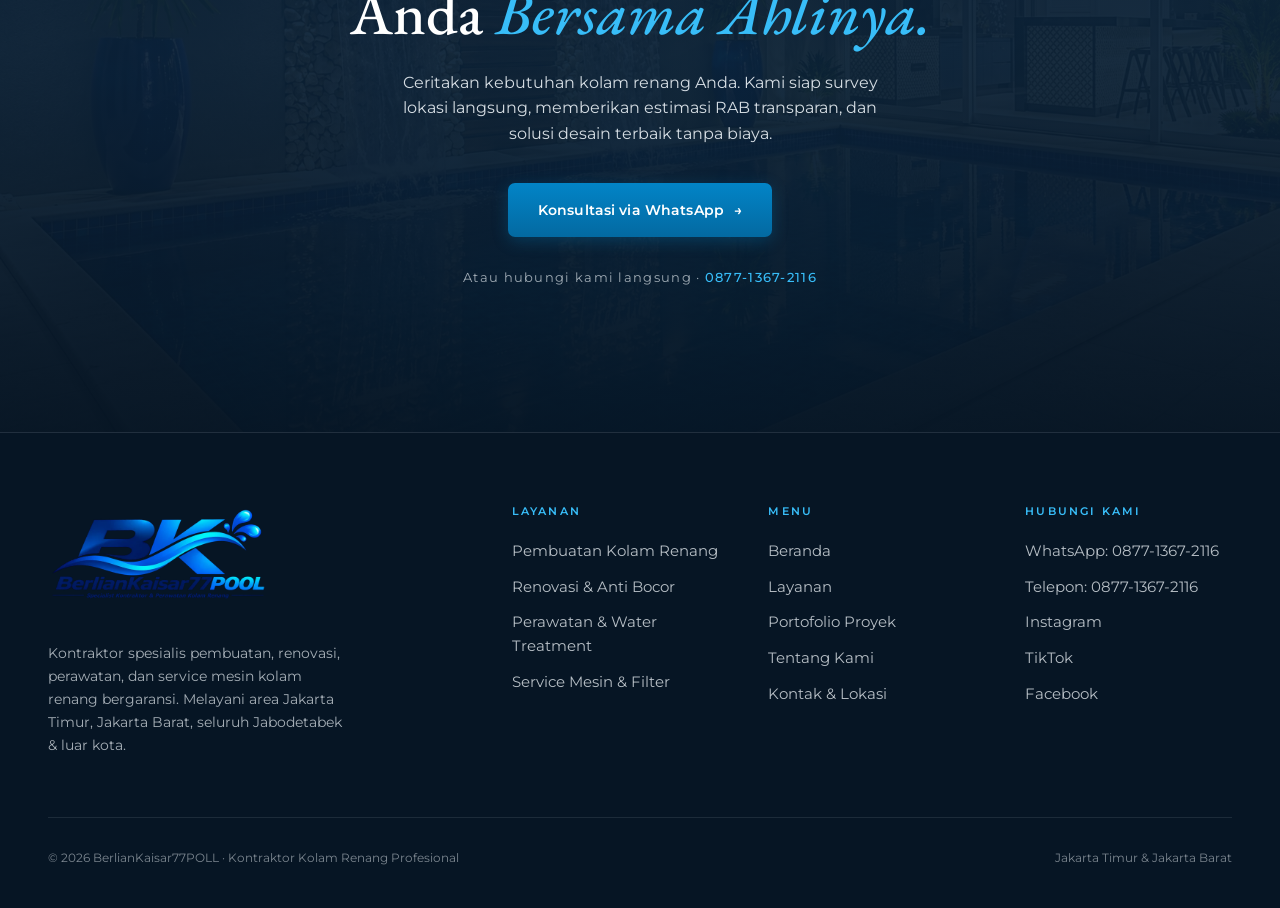
==== commit ab6c8b6c: "Updates" ====
--- a/index.html
+++ b/index.html
@@ -15,9 +15,9 @@
 <link rel="preconnect" href="https://fonts.gstatic.com" crossorigin>
 <link href="https://fonts.googleapis.com/css2?family=EB+Garamond:ital,wght@0,400;0,500;0,600;1,400;1,500;1,600&family=Montserrat:wght@300;400;500;600&display=swap" rel="stylesheet">
 
-  <script type="module" crossorigin src="/assets/site-B1A78Fze.js"></script>
-  <link rel="stylesheet" crossorigin href="/assets/site-BxvL7wkQ.css">
-  <link rel="stylesheet" crossorigin href="/assets/main-BiT0MwOJ.css">
+  <script type="module" crossorigin src="/assets/site-Bb8YdjvI.js"></script>
+  <link rel="stylesheet" crossorigin href="/assets/site-DGykL7a6.css">
+  <link rel="stylesheet" crossorigin href="/assets/main-kncXXDW2.css">
 </head>
 <body class="home-page">
 <div class="waterline"><span id="wl"></span></div>
--- a/assets/site-DGykL7a6.css
+++ b/assets/site-DGykL7a6.css
@@ -0,0 +1 @@
+:root{--obsidian: #F8FAFD;--obsidian-2: #F0F6FA;--water-deep: #0B2238;--caustic: #0284C7;--caustic-soft: #00A3E0;--travertine: #0284C7;--bone: #0B2238;--bone-dim: #475569;--bone-faint: #64748B;--hairline: #E2E8F0;--serif: "EB Garamond", Georgia, serif;--sans: "Montserrat", system-ui, sans-serif}*{margin:0;padding:0;box-sizing:border-box}html{scroll-behavior:smooth}body{background:var(--obsidian);color:var(--bone-dim);font-family:var(--sans);font-weight:400;line-height:1.6;overflow-x:hidden;-webkit-font-smoothing:antialiased}::selection{background:#bae6fd;color:#0369a1}img{display:block;max-width:100%}a{color:inherit}.nowrap{white-space:nowrap}.waterline{position:fixed;top:0;left:0;height:2px;width:100%;z-index:200}.waterline span{display:block;height:100%;width:0;background:linear-gradient(90deg,#0284c7,#38bdf8);box-shadow:0 0 12px #38bdf8}nav{position:fixed;top:0;left:0;width:100%;z-index:100;display:flex;align-items:center;justify-content:space-between;padding:8px 40px 20px;transition:padding .5s,background .5s,backdrop-filter .5s}nav:before{content:"";position:absolute;top:0;right:0;bottom:0;left:0;z-index:-1;background:linear-gradient(to bottom,rgba(10,28,46,.72) 0%,rgba(10,28,46,.35) 60%,transparent 100%);backdrop-filter:blur(5px);-webkit-backdrop-filter:blur(5px);opacity:1;transition:opacity .5s;pointer-events:none;mask-image:linear-gradient(to bottom,#000 0%,#000 60%,transparent 100%);-webkit-mask-image:linear-gradient(to bottom,#000 0%,#000 60%,transparent 100%)}nav.scrolled:before{opacity:0}nav.scrolled{padding:11px 40px;background:#fffffff0;backdrop-filter:blur(20px) saturate(1.4);-webkit-backdrop-filter:blur(20px) saturate(1.4);border-bottom:1px solid #E2E8F0;box-shadow:0 4px 20px #0b22380d}.brand{font-family:var(--serif);font-size:18px;font-weight:400;letter-spacing:.03em;text-decoration:none;color:#fff;transition:color .3s}.brand b{font-weight:500;color:#38bdf8}nav.scrolled .brand{color:#0b2238}nav.scrolled .brand b{color:#0284c7}.nav-links{display:flex;gap:30px;align-items:center}.nav-links a{color:#ffffffd9;text-decoration:none;font-size:12px;letter-spacing:.01em;text-transform:none;font-weight:400;transition:color .3s}.nav-links a:hover,.nav-links a.active{color:#fff}nav.scrolled .nav-links a{color:#475569}nav.scrolled .nav-links a:hover,nav.scrolled .nav-links a.active{color:#0284c7}.nav-cta{border:1px solid #CBD5E1;padding:7px 16px;border-radius:980px;color:#fff!important;font-size:12px;transition:all .4s}nav.scrolled .nav-cta{border-color:#0284c7;color:#0284c7!important;background:#f0f9ff}nav.scrolled .nav-cta:hover{background:#0284c7;color:#fff!important}.nav-toggle{display:none;background:none;border:none;color:#fff;font-size:26px;cursor:pointer;line-height:1}nav.scrolled .nav-toggle{color:#0b2238}.mobile-menu{position:fixed;top:0;right:0;bottom:0;left:0;z-index:99;background:#f8fafdfa;backdrop-filter:blur(20px);-webkit-backdrop-filter:blur(20px);display:none;flex-direction:column;align-items:center;justify-content:center;gap:30px}.mobile-menu.open{display:flex}.mobile-menu a{color:#0b2238;text-decoration:none;font-family:var(--serif);font-size:1.8rem;transition:color .3s}.mobile-menu a:hover,.mobile-menu a.active{color:#0284c7}.btn{display:inline-flex;align-items:center;gap:10px;text-decoration:none;font-size:14px;letter-spacing:.04em;padding:16px 30px;border-radius:7px;transition:all .45s cubic-bezier(.2,.7,.3,1);cursor:pointer;border:none;font-family:var(--sans);-webkit-font-smoothing:antialiased;text-shadow:none}.btn .arr{display:inline-block;transition:transform .4s cubic-bezier(.2,.7,.3,1)}.btn:hover .arr{transform:translate(4px)}.btn-primary{background:linear-gradient(180deg,#0284c7,#0369a1);color:#fff;font-weight:600;letter-spacing:.01em;box-shadow:0 4px 16px #0284c747}.btn-primary:hover{background:linear-gradient(180deg,#0ea5e9,#0284c7);transform:translateY(-2px);box-shadow:0 8px 24px #0284c766}.btn-ghost{color:#0b2238;border:1px solid #CBD5E1;background:#fff;border-radius:7px}.btn-ghost:hover{border-color:#0284c7;color:#0284c7;background:#f0f9ff}.reveal{opacity:0;transform:translateY(44px);transition:opacity 1.1s cubic-bezier(.2,.7,.3,1),transform 1.1s cubic-bezier(.2,.7,.3,1)}.reveal.in{opacity:1;transform:none}.reveal-group>*{opacity:0;transform:translateY(38px);transition:opacity 1s cubic-bezier(.2,.7,.3,1),transform 1s cubic-bezier(.2,.7,.3,1)}.reveal-group.in>*{opacity:1;transform:none}.reveal-group.in>*:nth-child(1){transition-delay:0s}.reveal-group.in>*:nth-child(2){transition-delay:.09s}.reveal-group.in>*:nth-child(3){transition-delay:.18s}.reveal-group.in>*:nth-child(4){transition-delay:.27s}.reveal-group.in>*:nth-child(5){transition-delay:.36s}.reveal-group.in>*:nth-child(6){transition-delay:.45s}.reveal-group.in>*:nth-child(7){transition-delay:.54s}.reveal-group.in>*:nth-child(8){transition-delay:.63s}.hero-media{will-change:transform;transform:scale(1.1);transform-origin:center top}.page-hero{position:relative;height:62vh;min-height:440px;display:flex;align-items:flex-end;overflow:hidden}.page-hero img{position:absolute;top:0;right:0;bottom:0;left:0;width:100%;height:100%;object-fit:cover;z-index:1}.page-hero:after{content:"";position:absolute;top:0;right:0;bottom:0;left:0;z-index:2;background:linear-gradient(to top,#f8fafd,#f8fafdf5 6%,#0a1c2ed1 28%,#0a1c2e66 65%,#0a1c2e99)}.page-hero .wrap{position:relative;z-index:3;padding:0 48px 7vh;max-width:1280px;margin:0 auto;width:100%}.eyebrow{font-size:12px;letter-spacing:.34em;text-transform:uppercase;color:#38bdf8;font-weight:600;margin-bottom:22px}.page-hero h1{font-family:var(--serif);font-weight:500;font-size:clamp(2.4rem,5.5vw,4.4rem);line-height:1.05;letter-spacing:-.01em;max-width:900px;color:#fff;text-shadow:0 2px 12px rgba(10,28,46,.5)}.page-hero h1 em{font-style:italic;background:linear-gradient(95deg,#fff,#7dd3fc 40%,#38bdf8);-webkit-background-clip:text;background-clip:text;-webkit-text-fill-color:transparent;color:transparent}section{position:relative}.sec-label{font-size:12px;letter-spacing:.3em;text-transform:uppercase;color:#0284c7;font-weight:600;margin-bottom:22px}.wrap{max-width:1280px;margin:0 auto;padding:0 48px}.prose{max-width:760px}.prose p{color:#475569;margin-bottom:22px;font-size:1.05rem}.prose h2{font-family:var(--serif);font-weight:500;font-size:clamp(1.8rem,3.5vw,2.8rem);line-height:1.15;margin:0 0 28px;color:#0b2238}.prose h2 em{font-style:italic;color:#0284c7}footer{background:#061524;border-top:1px solid rgba(226,232,240,.12);padding:70px 48px 40px;margin-top:0}.foot-grid{max-width:1280px;margin:0 auto 60px;display:grid;grid-template-columns:2fr 1fr 1fr 1fr;gap:50px}.foot-brand{margin-bottom:20px}.foot-brand a{display:inline-block;text-decoration:none}.foot-logo{max-width:220px;width:100%;height:auto;display:block}.foot-grid>div>p{font-size:.9rem;color:#f0f6faad;max-width:300px}.foot-col h4{font-size:11px;letter-spacing:.2em;text-transform:uppercase;color:#38bdf8;font-weight:600;margin-bottom:20px}.foot-col a{display:block;color:#f0f6fabf;text-decoration:none;font-size:.92rem;margin-bottom:12px;transition:color .3s}.foot-col a:hover{color:#fff}.foot-bottom{max-width:1280px;margin:0 auto;display:flex;justify-content:space-between;padding-top:30px;border-top:1px solid rgba(226,232,240,.1);font-size:12px;color:#f0f6fa80;flex-wrap:wrap;gap:14px}.quote{position:relative;padding:16vh 48px;text-align:center;overflow:hidden;background:linear-gradient(180deg,#0b2238,#061524)}.quote:after{content:"";position:absolute;top:0;right:0;bottom:0;left:0;z-index:0;background:url(/img/hero/Luxurious%20Modern%20Pool%20at%20Night.webp) center/cover no-repeat;opacity:.28}.quote:before{content:"";position:absolute;top:0;right:0;bottom:0;left:0;z-index:1;background:linear-gradient(180deg,#0b2238,#0b2238cc 45%,#061524f2),radial-gradient(ellipse at 50% 120%,rgba(2,132,199,.28),transparent 55%)}.quote-inner{position:relative;z-index:3;max-width:920px;margin:0 auto}.quote .sec-label{color:#38bdf8!important;font-weight:600}.quote h2{font-family:var(--serif);font-weight:500;font-size:clamp(2.2rem,4.8vw,3.8rem);line-height:1.08;margin-bottom:24px;color:#fff}.quote h2 em{font-style:italic;color:#38bdf8}.quote p{color:#f0f6fae0;max-width:480px;margin:0 auto 36px}.quote .phone{margin-top:30px;font-size:13px;letter-spacing:.1em;color:#f0f6faa6}.quote .phone a{color:#38bdf8;font-weight:500;text-decoration:none}.quote .phone a:hover{color:#fff}@media(max-width:900px){nav,nav.scrolled{padding:16px 22px}.nav-links{display:none}.nav-toggle{display:block}.wrap,.page-hero .wrap{padding-left:22px;padding-right:22px}footer{padding:54px 22px 36px}.foot-grid{grid-template-columns:1fr 1fr;gap:30px}.quote{padding:12vh 22px}}@media(prefers-reduced-motion:reduce){*{animation:none!important;transition:none!important}.reveal,.reveal-group>*{opacity:1;transform:none!important}.hero-media{transform:none!important}}
--- a/assets/main-kncXXDW2.css
+++ b/assets/main-kncXXDW2.css
@@ -0,0 +1 @@
+body.home-page{--obsidian: #F8FAFD;--obsidian-2: #F0F6FA;--water-deep: #0B2238;--caustic: #0284C7;--caustic-soft: #00A3E0;--travertine: #0284C7;--bone: #0B2238;--bone-dim: #475569;--bone-faint: #64748B;--hairline: #E2E8F0;background:#f8fafd;color:#475569}body.home-page ::selection{background:#bae6fd;color:#0369a1}body.home-page .btn-primary{background:linear-gradient(180deg,#0284c7,#0369a1);color:#fff;box-shadow:0 4px 16px #0284c747}body.home-page .btn-primary:hover{background:linear-gradient(180deg,#0ea5e9,#0284c7);box-shadow:0 8px 24px #0284c766}body.home-page .btn-ghost{color:#0b2238;border:1px solid #CBD5E1;background:#fff}body.home-page .btn-ghost:hover{border-color:#0284c7;color:#0284c7;background:#f0f9ff}body.home-page .waterline span{background:linear-gradient(90deg,#0284c7,#38bdf8);box-shadow:0 0 12px #38bdf8}body.home-page nav:before{background:linear-gradient(to bottom,rgba(10,28,46,.72) 0%,rgba(10,28,46,.35) 60%,transparent 100%)}body.home-page nav .brand{color:#fff}body.home-page nav .brand b{color:#38bdf8}body.home-page nav .nav-links a{color:#ffffffd9}body.home-page nav .nav-links a:hover,body.home-page nav .nav-links a.active{color:#fff}body.home-page nav .nav-toggle{color:#fff}body.home-page nav.scrolled{background:#fffffff0;-webkit-backdrop-filter:blur(20px) saturate(1.4);backdrop-filter:blur(20px) saturate(1.4);border-bottom:1px solid #E2E8F0;box-shadow:0 4px 20px #0b22380f}body.home-page nav.scrolled .brand{color:#0b2238}body.home-page nav.scrolled .brand b{color:#0284c7}body.home-page nav.scrolled .nav-links a{color:#475569}body.home-page nav.scrolled .nav-links a:hover,body.home-page nav.scrolled .nav-links a.active{color:#0284c7}body.home-page nav.scrolled .nav-toggle{color:#0b2238}body.home-page .mobile-menu{background:#f8fafdfa}body.home-page .mobile-menu a{color:#0b2238}body.home-page .mobile-menu a:hover,body.home-page .mobile-menu a.active{color:#0284c7}.hero{position:relative;height:100vh;min-height:680px;display:flex;align-items:flex-end;overflow:hidden}.hero-media,.hero-media video,.hero-media img{position:absolute;top:0;right:0;bottom:0;left:0;width:100%;height:100%;object-fit:cover;z-index:1}.hero-media:after{content:"";position:absolute;top:0;right:0;bottom:0;left:0;z-index:2;background:linear-gradient(to top,#FFFFFF 0%,rgba(248,250,253,.98) 6%,rgba(10,28,46,.88) 22%,rgba(10,28,46,.58) 46%,rgba(10,28,46,.2) 68%,transparent 84%)}.hero-content{position:relative;z-index:5;width:100%;max-width:1600px;margin:0 auto;padding:0 48px 4vh;display:flex;align-items:flex-end;justify-content:space-between;gap:48px;text-shadow:0 2px 14px rgba(10,28,46,.55)}.hero-text{max-width:880px}.hero .eyebrow{font-size:12px;letter-spacing:.34em;text-transform:uppercase;color:#38bdf8;font-weight:600;margin-bottom:22px}.hero h1{font-family:var(--serif);font-weight:500;font-size:clamp(2.6rem,5.6vw,5rem);line-height:1.08;letter-spacing:-.025em;margin-bottom:24px;color:#fff}.hero h1 .ln{display:block}.hero h1 .ln:nth-child(2){font-style:italic;font-weight:500;padding-bottom:.12em;background:linear-gradient(95deg,#fff,#7dd3fc 34%,#0284c7 72%,#0369a1);-webkit-background-clip:text;background-clip:text;-webkit-text-fill-color:transparent;color:transparent}.hero-sub{margin-top:20px;max-width:680px;font-size:clamp(1.05rem,1.5vw,1.22rem);color:#fffffff2;font-weight:400;line-height:1.5}.sub-short{display:none}.hero-actions{display:flex;gap:14px;align-items:center;flex-shrink:0}.hero-actions .btn-ghost{color:#fff!important;border:1px solid rgba(255,255,255,.45)!important;background:#ffffff14!important;-webkit-backdrop-filter:blur(6px);backdrop-filter:blur(6px)}.hero-actions .btn-ghost:hover{border-color:#38bdf8!important;background:#38bdf838!important;color:#fff!important}.hero-cta-col{display:flex;flex-direction:column;align-items:flex-end;gap:14px;flex-shrink:0}.hero-qualifier{margin:0;font-size:13px;letter-spacing:.02em;color:#ffffffb3;text-shadow:0 1px 8px rgba(10,28,46,.7)}.scroll-hint{position:absolute;bottom:34px;left:50%;transform:translate(-50%);z-index:5;font-size:11px;letter-spacing:.3em;text-transform:uppercase;color:#ffffffb3;display:flex;flex-direction:column;align-items:center;gap:10px}.scroll-hint .line{width:1px;height:40px;background:linear-gradient(rgba(56,189,248,.8),transparent);animation:pulse 2s ease-in-out infinite}.seam-guard{height:6px;margin-top:-3px;position:relative;z-index:10;background:#fff;pointer-events:none}@keyframes pulse{0%,to{opacity:.3}50%{opacity:1}}.proof{background:#fff;border-top:1px solid #E2E8F0;border-bottom:1px solid #E2E8F0;display:grid;grid-template-columns:repeat(4,1fr);max-width:1040px;margin:20vh auto 4vh;box-shadow:0 4px 20px #0b22380a;border-radius:6px}.proof div{padding:16px 18px;text-align:center;border-right:1px solid #E2E8F0}.proof div:last-child{border-right:none}.proof .n{font-family:var(--serif);font-size:clamp(1.2rem,1.7vw,1.6rem);font-weight:600;color:#0b2238;line-height:1.6rem;white-space:nowrap}.proof .l{font-size:10px;letter-spacing:.16em;text-transform:uppercase;color:#0284c7;font-weight:600;line-height:1.3;margin-top:8px;min-height:2.6em;box-sizing:content-box}.signature{padding:11vh 48px;overflow:hidden;background:#fff}.signature-grid{max-width:1280px;margin:0 auto;display:grid;grid-template-columns:1fr 1fr;gap:70px;align-items:center}.sig-media{position:relative;aspect-ratio:4/3;border-radius:8px;overflow:hidden;box-shadow:0 16px 40px #0b22381a;border:1px solid #E2E8F0}.sig-media img{width:100%;height:100%;object-fit:cover}.sig-text h2{font-family:var(--serif);font-weight:500;font-size:clamp(2rem,4vw,3.4rem);line-height:1.1;margin-bottom:26px;color:#0b2238}.sig-text h2 em{font-style:italic;color:#0284c7}.sig-text p{color:#475569;max-width:460px;margin-bottom:20px}.sig-tag{display:inline-block;font-size:11px;letter-spacing:.24em;text-transform:uppercase;color:#0284c7;background:#f0f9ff;border:1px solid #BAE6FD;padding:8px 16px;border-radius:4px;margin-bottom:30px;font-weight:600}.sig-thumbs{display:grid;grid-template-columns:repeat(3,1fr);gap:12px;margin-top:18px}.sig-thumbs img{aspect-ratio:1;object-fit:cover;border-radius:6px;box-shadow:0 8px 24px #0b223814;border:1px solid #E2E8F0}.sig-text .btn-ghost{border:1px solid #CBD5E1;color:#0b2238;background:#fff}.sig-text .btn-ghost:hover{border-color:#0284c7;color:#0284c7;background:#f0f9ff}.services{position:relative;padding:8vh 48px;max-width:1280px;margin:0 auto}.services-head{display:flex;justify-content:space-between;align-items:flex-end;margin-bottom:36px;flex-wrap:wrap;gap:20px}.services-head h2{font-family:var(--serif);font-weight:500;font-size:clamp(2rem,4vw,3.2rem);line-height:1.1;max-width:560px;color:#0b2238}.sh-eyebrow{display:block;font-family:var(--sans);font-size:12px;font-weight:600;letter-spacing:.28em;text-transform:uppercase;color:#0284c7;margin-bottom:14px}.svc-grid{display:grid;grid-template-columns:repeat(3,1fr);gap:24px}.svc{position:relative;border-radius:18px;overflow:hidden;display:block;aspect-ratio:3/4;background:#0b2238;transform:translateZ(0);-webkit-mask-image:-webkit-radial-gradient(white,black);transition:transform .5s cubic-bezier(.2,.7,.3,1),box-shadow .5s cubic-bezier(.2,.7,.3,1);text-decoration:none;box-shadow:0 12px 32px #0b223814;border:1px solid #E2E8F0}.svc *{text-decoration:none}.svc-img{position:absolute;top:1px;right:1px;bottom:1px;left:1px;overflow:hidden;border-radius:17px}.svc-img img{position:absolute;left:50%;bottom:0;transform:translate(-50%);width:auto;height:135%;max-width:none;min-width:101%;object-fit:cover;transition:transform .9s cubic-bezier(.2,.7,.3,1)}.svc:hover .svc-img img{transform:translate(-50%) scale(1.05)}.svc:before{content:"";position:absolute;top:0;right:0;bottom:0;left:0;z-index:3;border-radius:18px;border:1.5px solid rgba(11,34,56,.2);pointer-events:none}.svc:after{content:"";position:absolute;top:0;right:0;bottom:0;left:0;z-index:1;background:linear-gradient(to top,#0A1F33 0%,#0A1F33 30%,rgba(10,31,51,.92) 44%,rgba(10,31,51,.6) 56%,rgba(10,31,51,.2) 70%,transparent 84%);pointer-events:none}.svc:hover{transform:translateY(-8px) translateZ(0);box-shadow:0 20px 48px #0284c738}.svc-body{position:absolute;left:0;right:0;bottom:0;z-index:4;padding:30px 30px 32px}.svc-body .num{font-family:var(--sans);font-size:12px;font-weight:700;letter-spacing:.16em;color:#38bdf8;margin-bottom:14px}.svc-body h3{font-family:var(--serif);font-weight:500;font-size:1.9rem;margin-bottom:12px;color:#fff;line-height:1.1}.svc-body p{font-size:1rem;line-height:1.5;color:#f0f6fae0;margin-bottom:18px;max-width:90%}.svc-body span{font-size:12px;font-weight:600;letter-spacing:.14em;text-transform:uppercase;color:#38bdf8;border-bottom:1.5px solid #0284C7;padding-bottom:4px;transition:color .3s,border-color .3s}.svc:hover .svc-body span{color:#fff;border-bottom-color:#38bdf8}.portfolio{padding:8vh 0 10vh;background:#f8fafd}.portfolio .services-head{padding:0 48px;max-width:1280px;margin:0 auto 56px}.portfolio .services-head h2{color:#0b2238}.portfolio .btn-ghost{color:#0b2238;border:1px solid #CBD5E1;background:#fff}.portfolio .btn-ghost:hover{border-color:#0284c7;color:#0284c7;background:#f0f9ff}.pf-grid{display:grid;grid-template-columns:repeat(12,1fr);grid-auto-rows:240px;grid-auto-flow:dense;gap:18px;padding:0 48px;max-width:1600px;margin:0 auto}.pf{position:relative;border-radius:8px;overflow:hidden;display:flex;align-items:flex-end;box-shadow:0 12px 32px #0b223814;border:1px solid #E2E8F0}.pf img{position:absolute;top:0;right:0;bottom:0;left:0;width:100%;height:100%;object-fit:cover;z-index:1;transition:transform .8s cubic-bezier(.2,.7,.3,1)}.pf:hover img{transform:scale(1.05)}.pf:before{content:"";position:absolute;top:0;right:0;bottom:0;left:0;background:linear-gradient(to top,rgba(11,34,56,.92),transparent 55%);z-index:2;opacity:0;transition:opacity .5s}.pf:hover:before{opacity:1}.pf-cap{position:relative;z-index:3;padding:26px;opacity:0;transform:translateY(10px);transition:all .5s}.pf:hover .pf-cap{opacity:1;transform:none}.pf-cap .loc{font-size:11px;letter-spacing:.22em;text-transform:uppercase;color:#38bdf8;font-weight:600;margin-bottom:6px}.pf-cap .ttl{font-family:var(--serif);font-size:1.3rem;color:#fff}.c3{grid-column:span 3}.c4{grid-column:span 4}.c5{grid-column:span 5}.c6{grid-column:span 6}.c7{grid-column:span 7}.c8{grid-column:span 8}.r2{grid-row:span 2}.process{padding:11vh 0 4vh;background:#f8fafd}.process .services-head{padding:0 48px;max-width:1280px;margin:0 auto 18px}.sec-label{font-size:12px;letter-spacing:.3em;text-transform:uppercase;color:#0284c7;font-weight:600;margin-bottom:22px}.process .services-head h2{color:#0b2238}.process .services-head h2 em{color:#0284c7;font-style:italic}.process-intro{max-width:1280px;margin:0 auto 60px;padding:0 48px}.process-intro p{color:#475569;max-width:620px;font-size:1.05rem}.build{max-width:1600px;margin:0 auto 4vh;padding:0 48px}.build-head{display:flex;align-items:baseline;gap:18px;margin-bottom:24px;flex-wrap:wrap}.build-head .loc{font-size:11px;letter-spacing:.22em;text-transform:uppercase;color:#0284c7;font-weight:600}.build-head .ttl{font-family:var(--serif);font-weight:500;font-size:clamp(1.4rem,2.6vw,2rem);line-height:1.1;color:#0b2238}.build-head .meta{font-size:12px;letter-spacing:.04em;color:#64748b;margin-left:auto}.stage-row{display:grid;grid-template-columns:repeat(3,1fr);gap:18px;align-items:start}.stage{position:relative;border-radius:8px;overflow:hidden;box-shadow:0 12px 32px #0b223812;background:#fff;border:1px solid #E2E8F0}.stage .frame{position:relative;aspect-ratio:1/1;overflow:hidden}.stage .frame img{position:absolute;top:0;right:0;bottom:0;left:0;width:100%;height:100%;object-fit:cover;transition:transform .8s cubic-bezier(.2,.7,.3,1)}.stage:hover .frame img{transform:scale(1.05)}.stage .num{position:absolute;top:16px;left:16px;z-index:3;width:32px;height:32px;border-radius:50%;display:flex;align-items:center;justify-content:center;font-size:13px;font-weight:600;font-family:var(--sans);color:#0b2238;background:#fffffff2;-webkit-backdrop-filter:blur(8px);backdrop-filter:blur(8px);border:1px solid #CBD5E1;box-shadow:0 4px 12px #0b223814}.stage .frame:after{content:"";position:absolute;top:0;right:0;bottom:0;left:0;background:linear-gradient(to top,rgba(11,34,56,.4),transparent 50%);z-index:2}.stage .cap{padding:18px 20px 20px;background:#fff;border-top:1px solid #E2E8F0;border-radius:0 0 8px 8px}.stage .cap .phase{font-size:10px;letter-spacing:.22em;text-transform:uppercase;color:#0284c7;font-weight:600;margin-bottom:7px}.stage .cap .desc{font-size:.92rem;color:#475569;line-height:1.5}.stage.finished .cap{background:linear-gradient(160deg,#f0fdf4,#fff);border-top-color:#bbf7d0}.stage.finished .cap .phase{color:#16a34a;font-weight:600}.reviews{padding:10vh 48px 11vh;max-width:1280px;margin:0 auto;position:relative;background:#fff}.reviews:before{content:"";position:absolute;top:0;right:0;bottom:0;left:0;background:radial-gradient(ellipse at 50% 0%,rgba(2,132,199,.08),transparent 60%);pointer-events:none}.reviews-head{text-align:center;margin-bottom:64px;position:relative}.reviews-head .sec-label{color:#0284c7;font-weight:600}.reviews-head h2{font-family:var(--serif);font-weight:500;font-size:clamp(2rem,4vw,3.2rem);line-height:1.1;color:#0b2238}.reviews-head h2 em{font-style:italic;color:#0284c7}.reviews-grid{display:grid;grid-template-columns:repeat(3,1fr);gap:24px;position:relative}.rev{position:relative;border-radius:8px;padding:36px 32px 32px;display:flex;flex-direction:column;background:#f8fafd;border:1px solid #E2E8F0;box-shadow:0 8px 24px #0b22380a;transition:border-color .4s,transform .4s,box-shadow .4s}.rev:before{content:"“";position:absolute;top:14px;right:24px;font-family:var(--serif);font-size:4rem;line-height:1;color:#0284c729}.rev:hover{border-color:#38bdf8;transform:translateY(-5px);box-shadow:0 18px 45px #0284c71f}.rev .stars{color:#f59e0b;letter-spacing:3px;font-size:15px;margin-bottom:18px}.rev p{color:#334155;font-size:1rem;line-height:1.6;margin-bottom:22px;flex:1;font-weight:400}.rev-by{font-size:11px;letter-spacing:.12em;text-transform:uppercase;color:#0284c7;font-weight:600}.seenin{padding:8vh 48px 4vh;text-align:center;background:#f8fafd}.seenin-label{font-size:11px;letter-spacing:.3em;text-transform:uppercase;color:#64748b;margin-bottom:34px}.seenin-row{display:flex;flex-wrap:wrap;justify-content:center;align-items:center;gap:24px 48px;margin-bottom:40px}body.home-page .quote{position:relative;padding:16vh 48px;text-align:center;overflow:hidden;background:linear-gradient(180deg,#0b2238,#061524)}body.home-page .quote:after{content:"";position:absolute;top:0;right:0;bottom:0;left:0;z-index:0;background:url(/img/hero/Luxurious%20Modern%20Pool%20at%20Night.webp) center/cover no-repeat;opacity:.28}body.home-page .quote:before{content:"";position:absolute;top:0;right:0;bottom:0;left:0;z-index:1;background:linear-gradient(180deg,#0b2238,#0b2238cc 45%,#061524f2),radial-gradient(ellipse at 50% 120%,rgba(2,132,199,.28),transparent 55%)}body.home-page .quote-inner{position:relative;z-index:3;max-width:920px;margin:0 auto}body.home-page .quote .sec-label{color:#38bdf8!important;font-weight:600}body.home-page .quote h2{font-family:var(--serif);font-weight:500;font-size:clamp(2.2rem,4.8vw,3.8rem);line-height:1.08;margin-bottom:24px;color:#fff}body.home-page .quote h2 em{font-style:italic;color:#38bdf8}body.home-page .quote p{color:#f0f6fae0;max-width:480px;margin:0 auto 36px}body.home-page .quote .phone{margin-top:30px;font-size:13px;letter-spacing:.1em;color:#f0f6faa6}body.home-page .quote .phone a{color:#38bdf8;font-weight:500;text-decoration:none}body.home-page .quote .phone a:hover{color:#fff}body.home-page footer{background:#061524;border-top:1px solid rgba(226,232,240,.12);padding:70px 48px 40px;margin-top:0}body.home-page .foot-brand{font-family:var(--serif);font-size:1.5rem;margin-bottom:18px;color:#fff}body.home-page .foot-grid>div>p{font-size:.9rem;color:#f0f6faad;max-width:300px}body.home-page .foot-col h4{font-size:11px;letter-spacing:.2em;text-transform:uppercase;color:#38bdf8;font-weight:600;margin-bottom:20px}body.home-page .foot-col a{display:block;color:#f0f6fabf;text-decoration:none;font-size:.92rem;margin-bottom:12px;transition:color .3s}body.home-page .foot-col a:hover{color:#fff}body.home-page .foot-bottom{max-width:1280px;margin:0 auto;display:flex;justify-content:space-between;padding-top:30px;border-top:1px solid rgba(226,232,240,.1);font-size:12px;color:#f0f6fa80;flex-wrap:wrap;gap:14px}@media(max-width:900px){.hero{height:100svh}.hero-media video{height:71%}.hero-media:after{background:linear-gradient(to top,#FFFFFF 0%,rgba(248,250,253,.98) 10%,rgba(10,28,46,.88) 28%,rgba(10,28,46,.62) 42%,rgba(10,28,46,.3) 52%,rgba(10,28,46,.08) 62%,transparent 72%)}.hero-content{padding:0 22px 2.8vh;flex-direction:column;align-items:center;gap:16px;text-align:center}.hero-text{display:flex;flex-direction:column;align-items:center}.hero h1{font-size:clamp(1.65rem,8.4vw,2.3rem);line-height:1.12;margin-bottom:0}.hero .eyebrow{margin-bottom:0}.hero-sub{font-size:clamp(.72rem,3.2vw,.92rem);line-height:1.45;margin-top:2px;color:#ffffffe0;white-space:nowrap}.sub-full{display:none}.sub-short{display:inline}.hero h1 .nowrap{white-space:normal}.hero-cta-col{width:100%;align-items:stretch;gap:10px}.hero-actions{width:100%;flex-direction:column;align-items:stretch;gap:10px}.hero-actions .btn-ghost{display:none}.hero-actions .btn{justify-content:center;width:100%}.hero-qualifier{text-align:center;font-size:11.5px;color:#ffffffb3}.scroll-hint{display:none}.signature,.services,.quote{padding-left:22px;padding-right:22px}.signature-grid{grid-template-columns:1fr;gap:36px}.proof{grid-template-columns:repeat(2,1fr);margin-top:8vh}.proof div:nth-child(2){border-right:none}.proof div:nth-child(1),.proof div:nth-child(2){border-bottom:1px solid #E2E8F0}.svc-grid{grid-template-columns:1fr}.pf-grid{grid-template-columns:1fr;grid-auto-rows:280px;padding:0 22px}.c3,.c4,.c5,.c6,.c7,.c8{grid-column:span 1}.r2{grid-row:span 1}.reviews{padding:10vh 22px 13vh}.reviews-grid{grid-template-columns:1fr}.process .services-head,.process-intro,.build{padding-left:22px;padding-right:22px}.stage-row{grid-template-columns:1fr;gap:14px}.build-head .meta{margin-left:0;width:100%}.seenin{padding:7vh 22px 4vh}.seenin-label{margin-bottom:28px}.seenin-row{gap:30px 36px;margin-bottom:36px}}
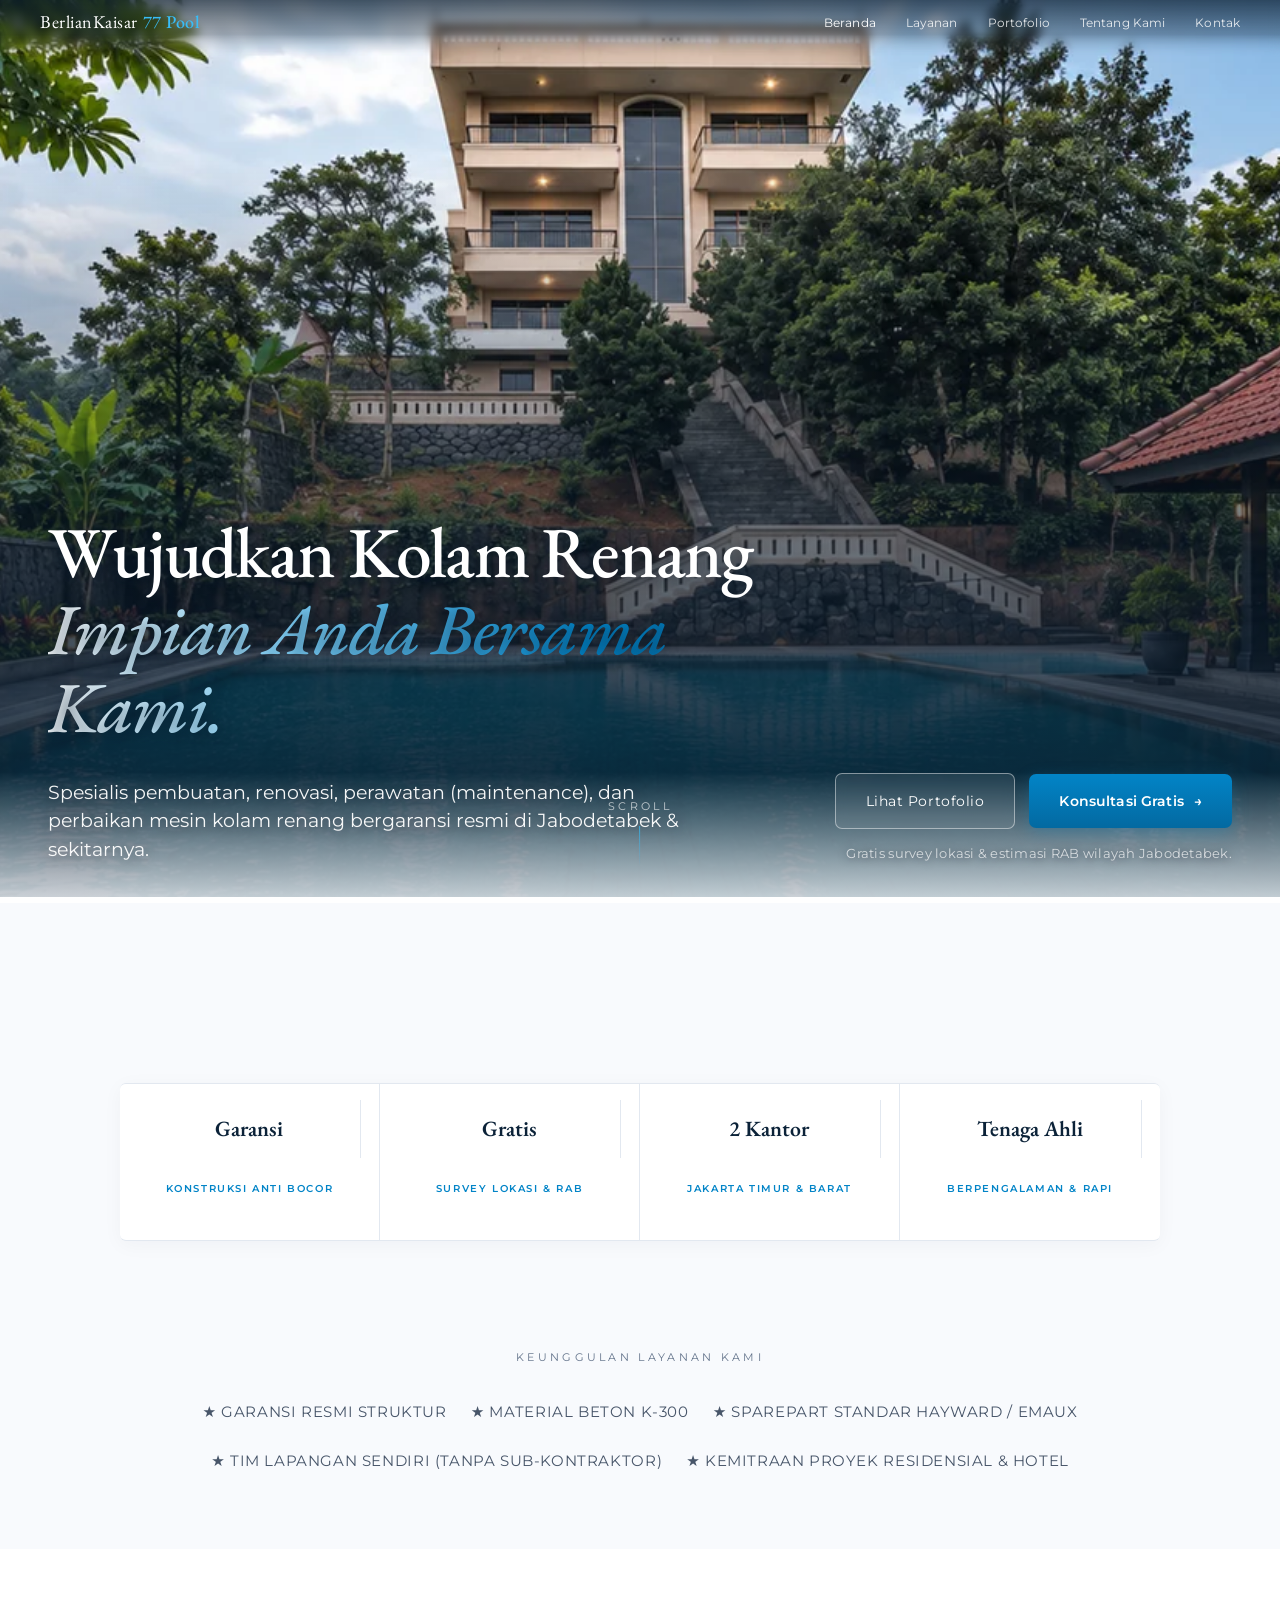
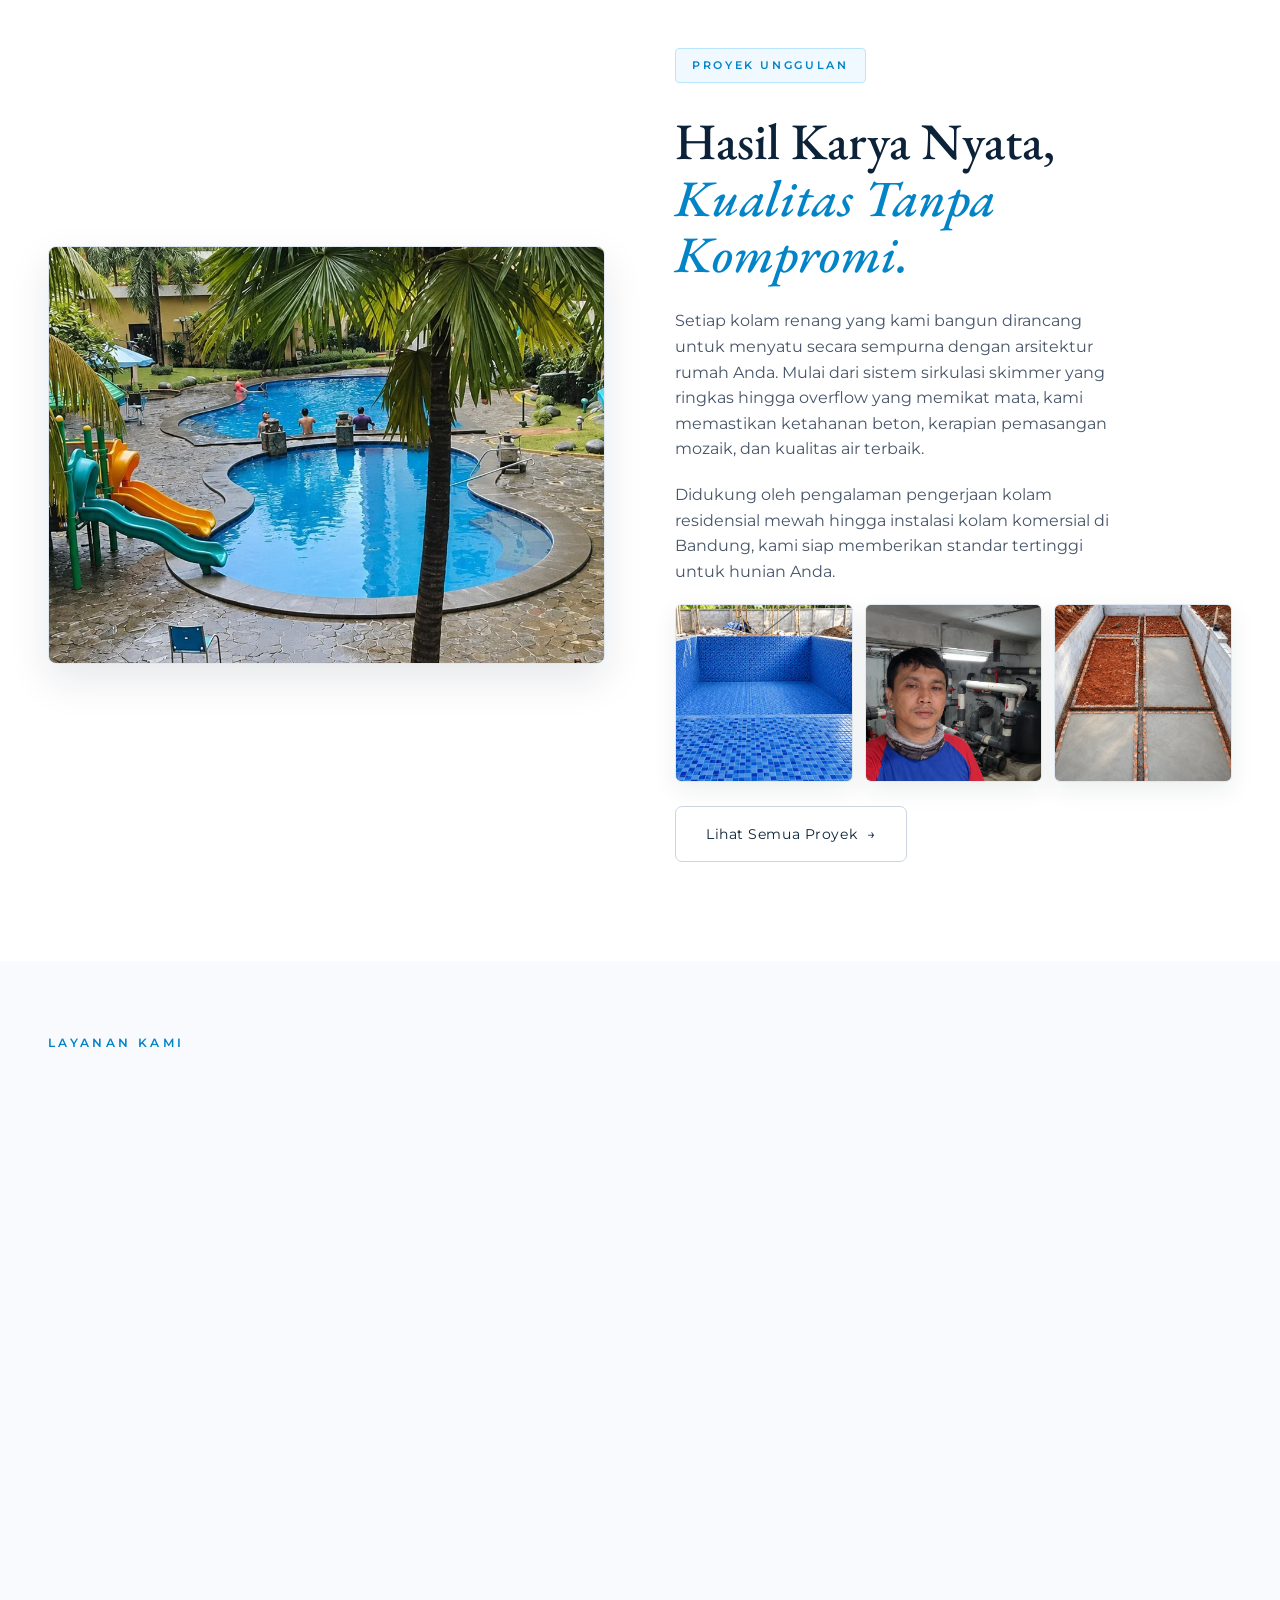
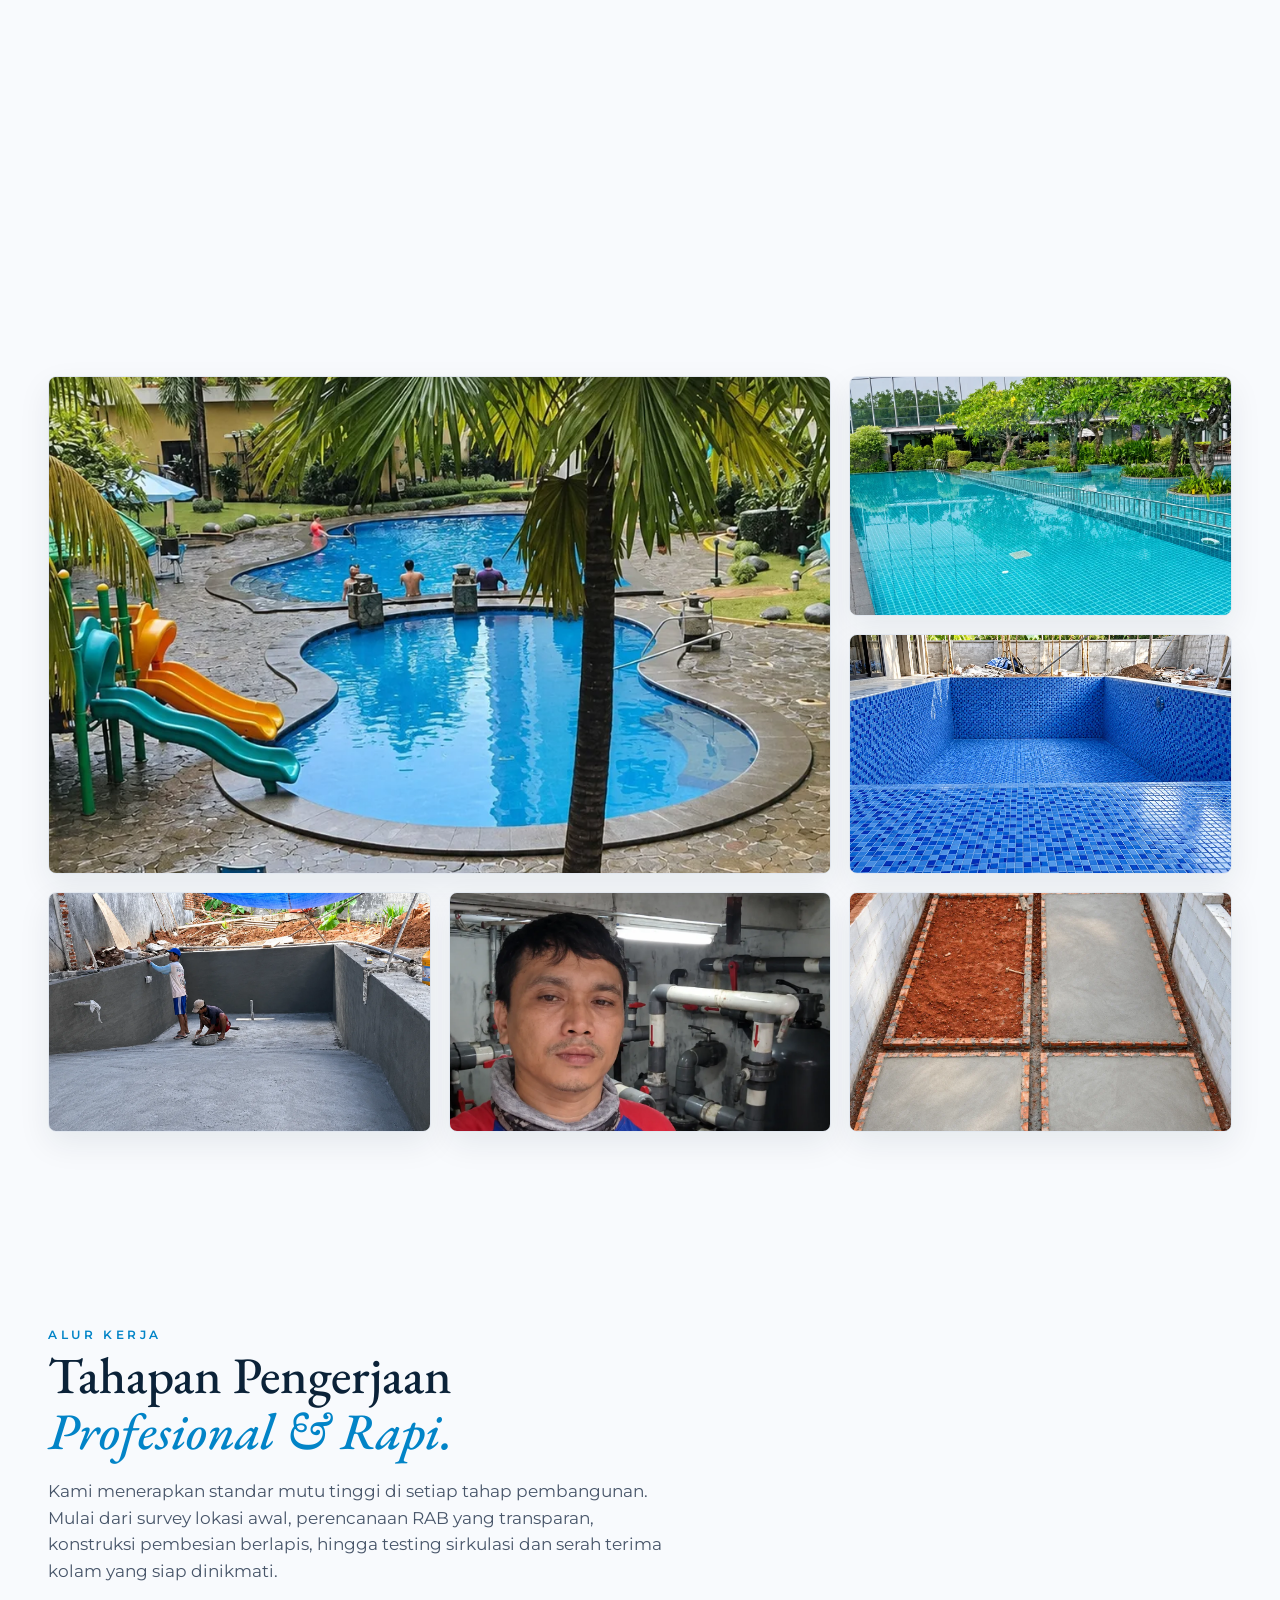
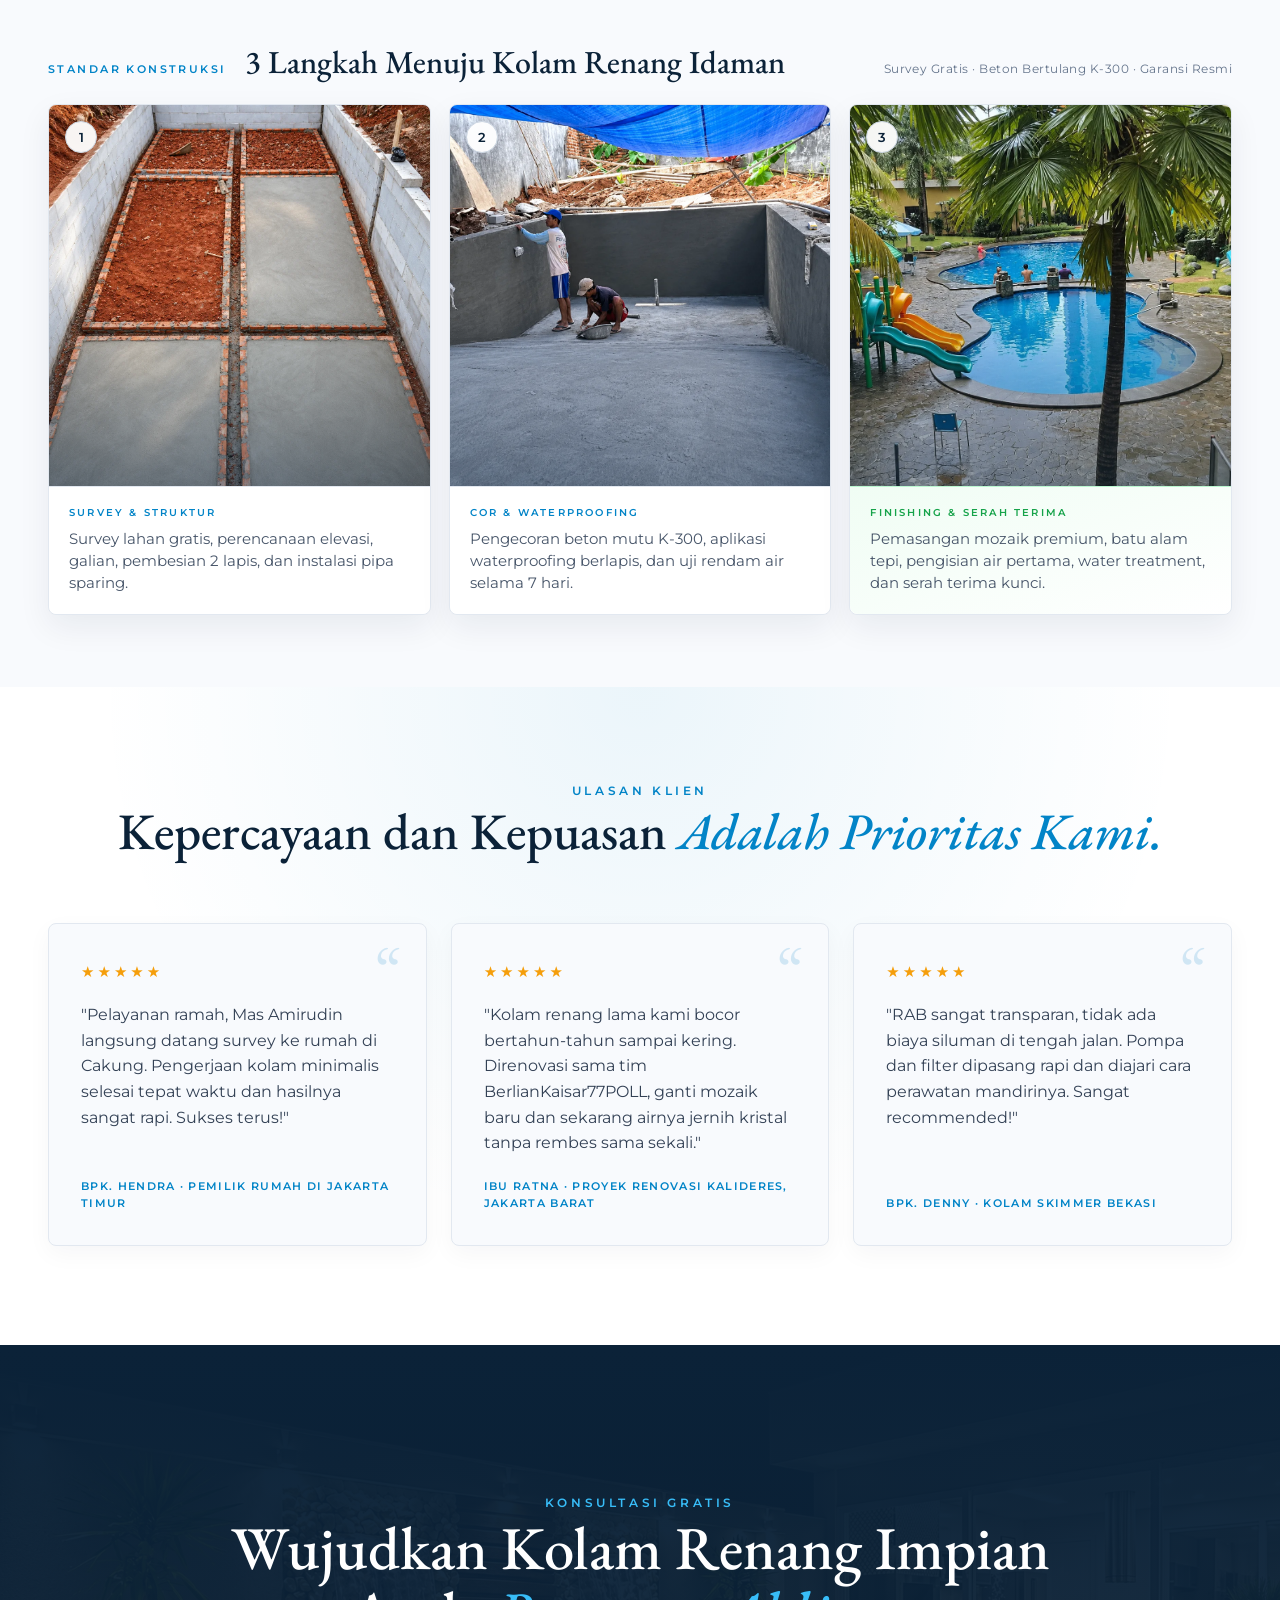
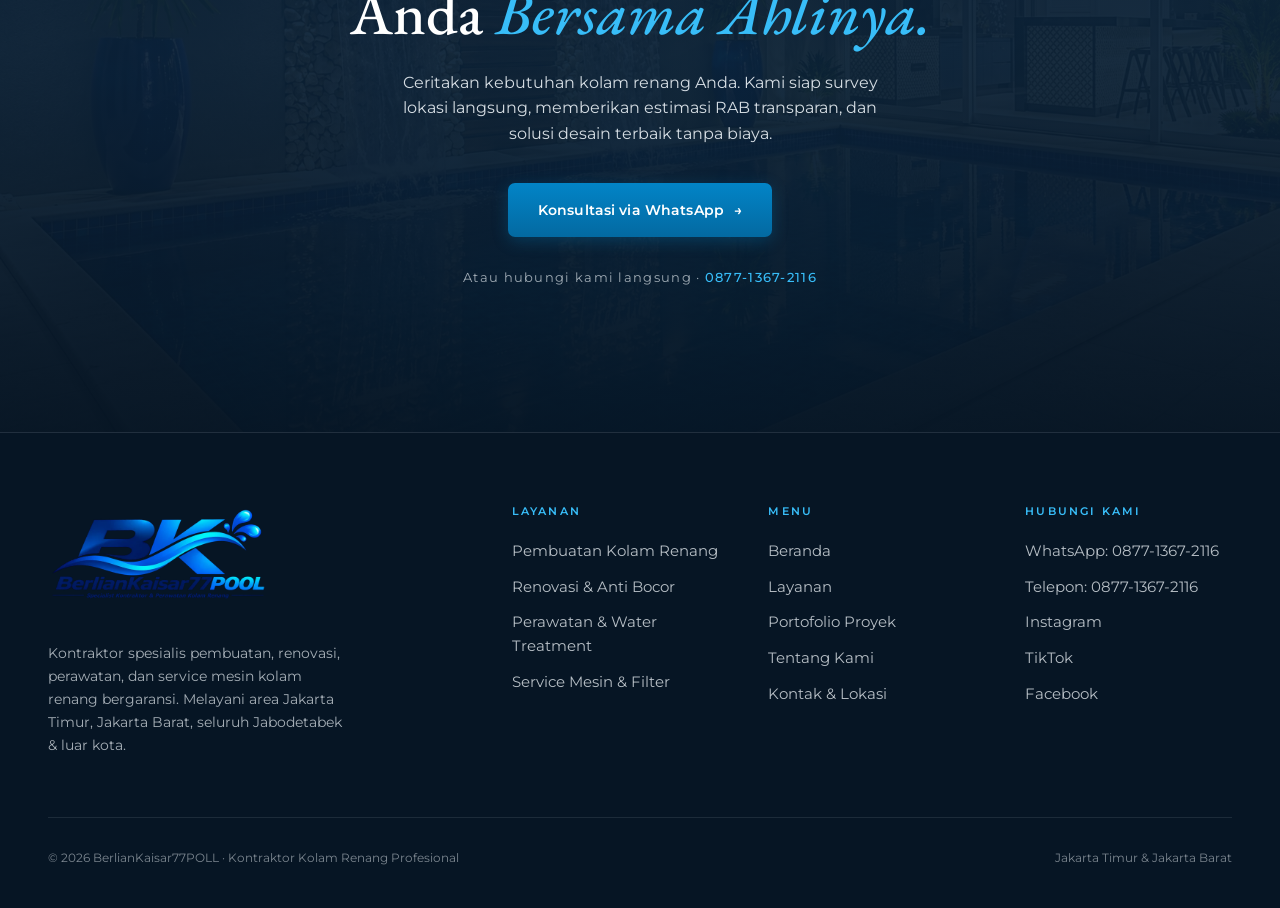
==== commit 275ce846: "Updates" ====
--- a/index.html
+++ b/index.html
@@ -116,7 +116,7 @@
 <section class="signature" id="estate">
   <div class="signature-grid">
     <div class="sig-media reveal">
-      <img src="/img/portfolio/proyek-kolam-02.jpg" alt="Proyek Unggulan Kolam Renang BerlianKaisar77POLL">
+      <img src="/img/portfolio/Tropical Resort Pool Paradise.webp" alt="Proyek Unggulan Kolam Renang BerlianKaisar77POLL">
     </div>
     <div class="sig-text reveal">
       <span class="sig-tag">Proyek Unggulan</span>
@@ -124,9 +124,9 @@
       <p>Setiap kolam renang yang kami bangun dirancang untuk menyatu secara sempurna dengan arsitektur rumah Anda. Mulai dari sistem sirkulasi skimmer yang ringkas hingga overflow yang memikat mata, kami memastikan ketahanan beton, kerapian pemasangan mozaik, dan kualitas air terbaik.</p>
       <p>Didukung oleh pengalaman pengerjaan kolam residensial mewah hingga instalasi kolam komersial di Bandung, kami siap memberikan standar tertinggi untuk hunian Anda.</p>
       <div class="sig-thumbs">
-        <img src="/img/portfolio/proyek-kolam-03.jpg" alt="Water treatment dan kejernihan air">
-        <img src="/img/portfolio/proyek-kolam-05.jpg" alt="Instalasi pemipaan mesin kolam">
-        <img src="/img/portfolio/proyek-kolam-06.jpg" alt="Konstruksi pembesian dan cor beton">
+        <img src="/img/portfolio/Blue Mosaic Pool Under Construction-1.webp" alt="Water treatment dan kejernihan air">
+        <img src="/img/portfolio/Industrial Pump Room Selfie.webp" alt="Instalasi pemipaan mesin kolam">
+        <img src="/img/portfolio/Six-Panel Foundation Excavation.webp" alt="Konstruksi pembesian dan cor beton">
       </div>
       <a class="btn btn-ghost" href="/portfolio/" style="margin-top:24px">Lihat Semua Proyek <span class="arr">&rarr;</span></a>
     </div>
@@ -143,15 +143,15 @@
   </div>
   <div class="svc-grid reveal-group">
     <a class="svc" href="/services/">
-      <div class="svc-img"><img src="/img/portfolio/proyek-kolam-01.jpg" alt="Jasa Pembuatan Kolam Renang Baru"></div>
+      <div class="svc-img"><img src="/img/portfolio/Tropical Poolside Glass Pavilion.webp" alt="Jasa Pembuatan Kolam Renang Baru"></div>
       <div class="svc-body"><div class="num">01</div><h3>Pembuatan Kolam Baru</h3><p>Konstruksi kolam renang minimalis, skimmer, maupun overflow dengan mutu beton K-300, sistem pemipaan rapi, dan garansi kebocoran.</p><span>Pelajari Selengkapnya</span></div>
     </a>
     <a class="svc" href="/services/">
-      <div class="svc-img"><img src="/img/portfolio/proyek-kolam-04.jpg" alt="Jasa Renovasi Kolam Renang"></div>
+      <div class="svc-img"><img src="/img/portfolio/Plastering a Sunlit Concrete Pool.webp" alt="Jasa Renovasi Kolam Renang"></div>
       <div class="svc-body"><div class="num">02</div><h3>Renovasi &amp; Anti Bocor</h3><p>Solusi kebocoran struktur dengan waterproofing intensif, peremajaan nat, penggantian keramik lama dengan mozaik kaca modern.</p><span>Pelajari Selengkapnya</span></div>
     </a>
     <a class="svc" href="/services/">
-      <div class="svc-img"><img src="/img/portfolio/proyek-kolam-03.jpg" alt="Perawatan & Perbaikan Mesin Kolam"></div>
+      <div class="svc-img"><img src="/img/portfolio/Pool Cleaning by the Garden Terrace.webp" alt="Perawatan & Perbaikan Mesin Kolam"></div>
       <div class="svc-body"><div class="num">03</div><h3>Perawatan &amp; Service Mesin</h3><p>Water treatment penjernihan air hijau, jadwal maintenance berkala, hingga penggantian pasir sand filter dan service pompa.</p><span>Pelajari Selengkapnya</span></div>
     </a>
   </div>
@@ -164,12 +164,12 @@
     <a class="btn btn-ghost reveal" href="/portfolio/">Galeri Lengkap <span class="arr">&rarr;</span></a>
   </div>
   <div class="pf-grid reveal-group">
-    <div class="pf c8 r2"><img src="/img/portfolio/proyek-kolam-01.jpg" alt="Kolam Minimalis Modern Jakarta Timur"><div class="pf-cap"><div class="loc">Jakarta Timur</div><div class="ttl">Kolam Renang Minimalis Modern</div></div></div>
-    <div class="pf c4"><img src="/img/portfolio/proyek-kolam-02.jpg" alt="Finishing Mozaik Jakarta Barat"><div class="pf-cap"><div class="loc">Jakarta Barat</div><div class="ttl">Finishing Mozaik &amp; Decking</div></div></div>
-    <div class="pf c4"><img src="/img/portfolio/proyek-kolam-03.jpg" alt="Water Treatment Penjernihan Air"><div class="pf-cap"><div class="loc">Jakarta Selatan</div><div class="ttl">Water Treatment Jernih Kristal</div></div></div>
-    <div class="pf c4"><img src="/img/portfolio/proyek-kolam-04.jpg" alt="Renovasi Dinding Kolam Bekasi"><div class="pf-cap"><div class="loc">Bekasi</div><div class="ttl">Renovasi Dinding &amp; Grouting</div></div></div>
-    <div class="pf c4"><img src="/img/portfolio/proyek-kolam-05.jpg" alt="Instalasi Pemipaan Mesin Tangerang"><div class="pf-cap"><div class="loc">Tangerang</div><div class="ttl">Instalasi Pemipaan &amp; Pompa</div></div></div>
-    <div class="pf c4"><img src="/img/portfolio/proyek-kolam-06.jpg" alt="Pengecoran Beton Anti Bocor"><div class="pf-cap"><div class="loc">Jakarta Timur</div><div class="ttl">Pengecoran Struktur Beton K-300</div></div></div>
+    <div class="pf c8 r2"><img src="/img/portfolio/Tropical Resort Pool Paradise.webp" alt="Kolam Renang Resort Tropis Mewah Jakarta Selatan"><div class="pf-cap"><div class="loc">Jakarta Selatan</div><div class="ttl">Kolam Renang Resort Tropis Mewah</div></div></div>
+    <div class="pf c4"><img src="/img/portfolio/Tropical Poolside Glass Pavilion.webp" alt="Kolam Renang Minimalis Pavilion Kaca"><div class="pf-cap"><div class="loc">Jakarta Barat</div><div class="ttl">Kolam Minimalis Pavilion Kaca</div></div></div>
+    <div class="pf c4"><img src="/img/portfolio/Blue Mosaic Pool Under Construction-1.webp" alt="Finishing Mozaik Biru & Nat"><div class="pf-cap"><div class="loc">Jakarta Timur</div><div class="ttl">Finishing Mozaik Biru &amp; Nat</div></div></div>
+    <div class="pf c4"><img src="/img/portfolio/Plastering a Sunlit Concrete Pool.webp" alt="Plester Waterproofing Struktur Cor"><div class="pf-cap"><div class="loc">Cakung</div><div class="ttl">Plester Struktur Beton K-300</div></div></div>
+    <div class="pf c4"><img src="/img/portfolio/Industrial Pump Room Selfie.webp" alt="Instalasi Pemipaan Mesin Tangerang"><div class="pf-cap"><div class="loc">Tangerang</div><div class="ttl">Instalasi Pemipaan &amp; Pompa</div></div></div>
+    <div class="pf c4"><img src="/img/portfolio/Six-Panel Foundation Excavation.webp" alt="Tahapan Galian & Pembesian"><div class="pf-cap"><div class="loc">Jakarta Timur</div><div class="ttl">Tahapan Galian &amp; Pembesian</div></div></div>
   </div>
 </section>
 
@@ -193,15 +193,15 @@
     </div>
     <div class="stage-row">
       <div class="stage">
-        <div class="frame"><span class="num">1</span><img src="/img/portfolio/proyek-kolam-06.jpg" alt="Tahap Galian dan Pembesian Struktur"></div>
+        <div class="frame"><span class="num">1</span><img src="/img/portfolio/Six-Panel Foundation Excavation.webp" alt="Tahap Galian dan Pembesian Struktur"></div>
         <div class="cap"><div class="phase">Survey &amp; Struktur</div><div class="desc">Survey lahan gratis, perencanaan elevasi, galian, pembesian 2 lapis, dan instalasi pipa sparing.</div></div>
       </div>
       <div class="stage">
-        <div class="frame"><span class="num">2</span><img src="/img/portfolio/proyek-kolam-05.jpg" alt="Tahap Pengecoran dan Plumbing Mesin"></div>
+        <div class="frame"><span class="num">2</span><img src="/img/portfolio/Plastering a Sunlit Concrete Pool.webp" alt="Tahap Pengecoran dan Plumbing Mesin"></div>
         <div class="cap"><div class="phase">Cor &amp; Waterproofing</div><div class="desc">Pengecoran beton mutu K-300, aplikasi waterproofing berlapis, dan uji rendam air selama 7 hari.</div></div>
       </div>
       <div class="stage finished">
-        <div class="frame"><span class="num">3</span><img src="/img/portfolio/proyek-kolam-01.jpg" alt="Tahap Finishing Mozaik dan Testing Air"></div>
+        <div class="frame"><span class="num">3</span><img src="/img/portfolio/Tropical Resort Pool Paradise.webp" alt="Tahap Finishing Mozaik dan Testing Air"></div>
         <div class="cap"><div class="phase">Finishing &amp; Serah Terima</div><div class="desc">Pemasangan mozaik premium, batu alam tepi, pengisian air pertama, water treatment, dan serah terima kunci.</div></div>
       </div>
     </div>
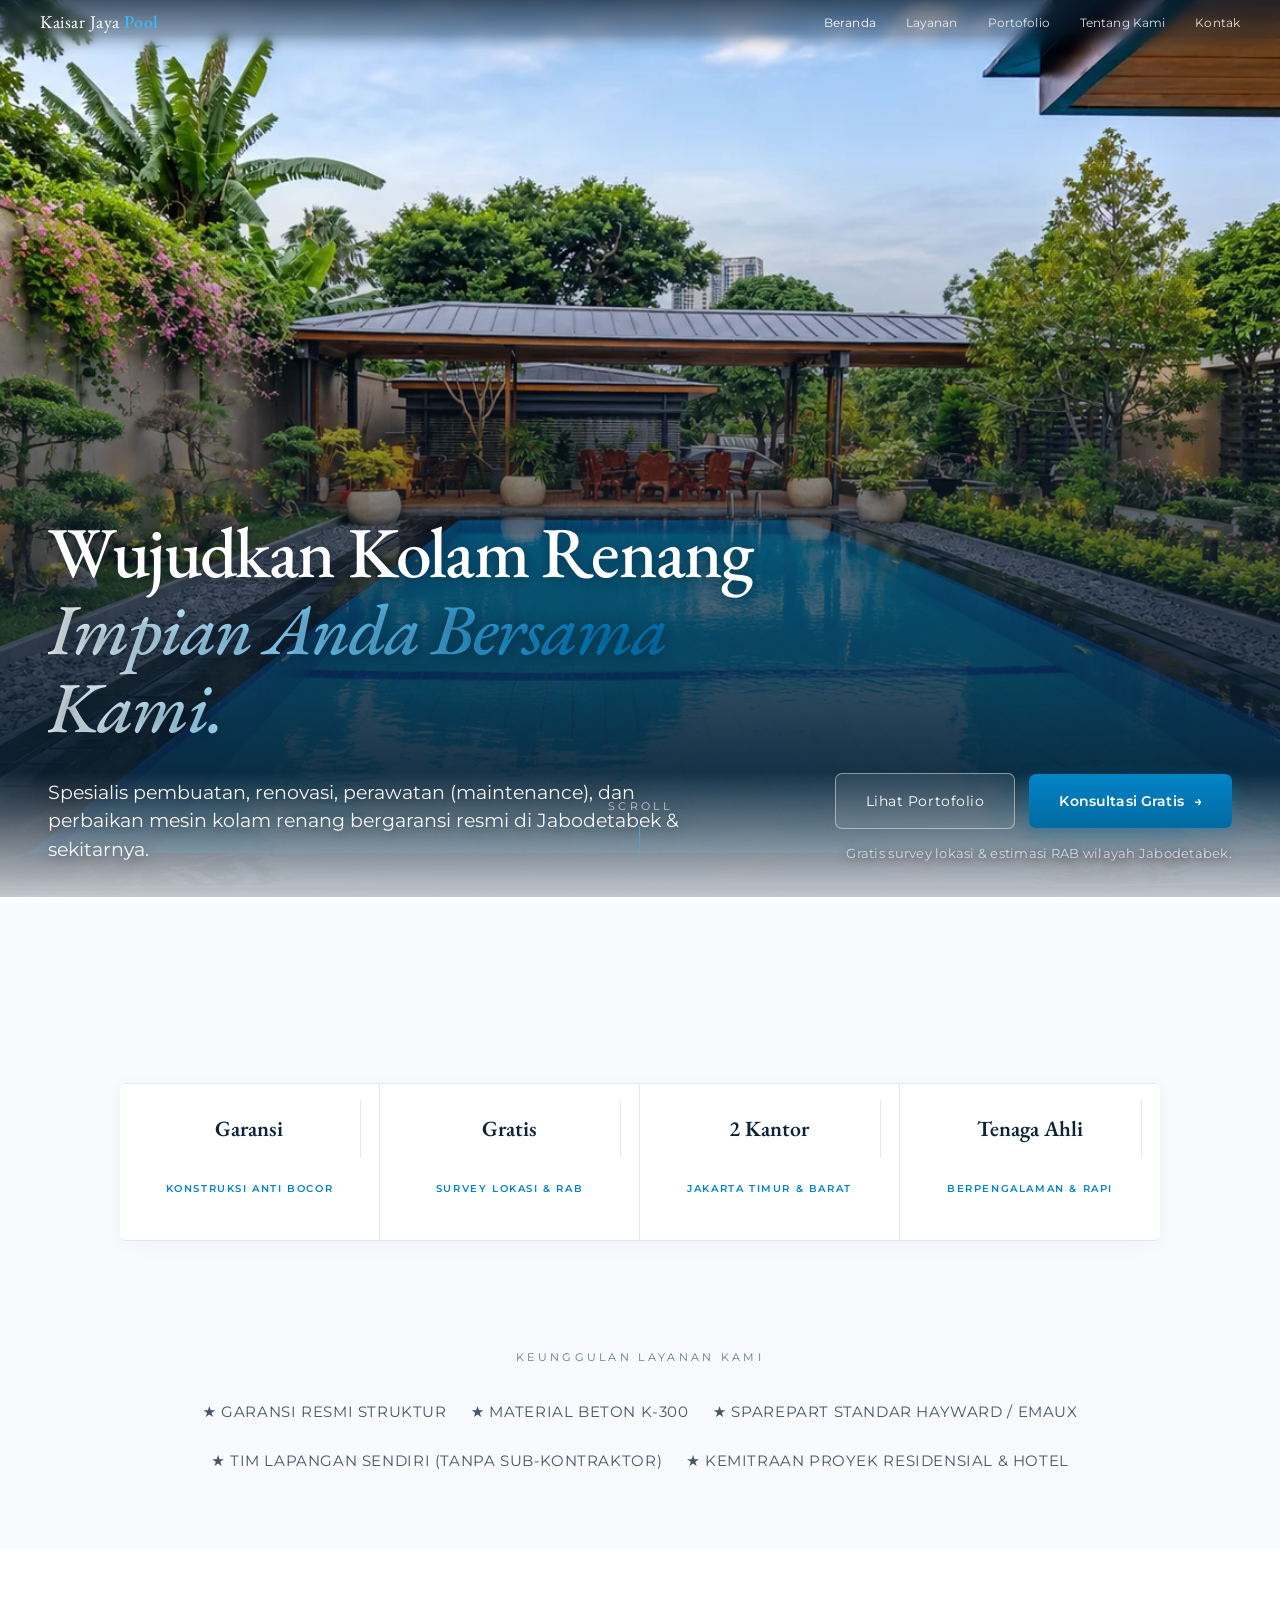
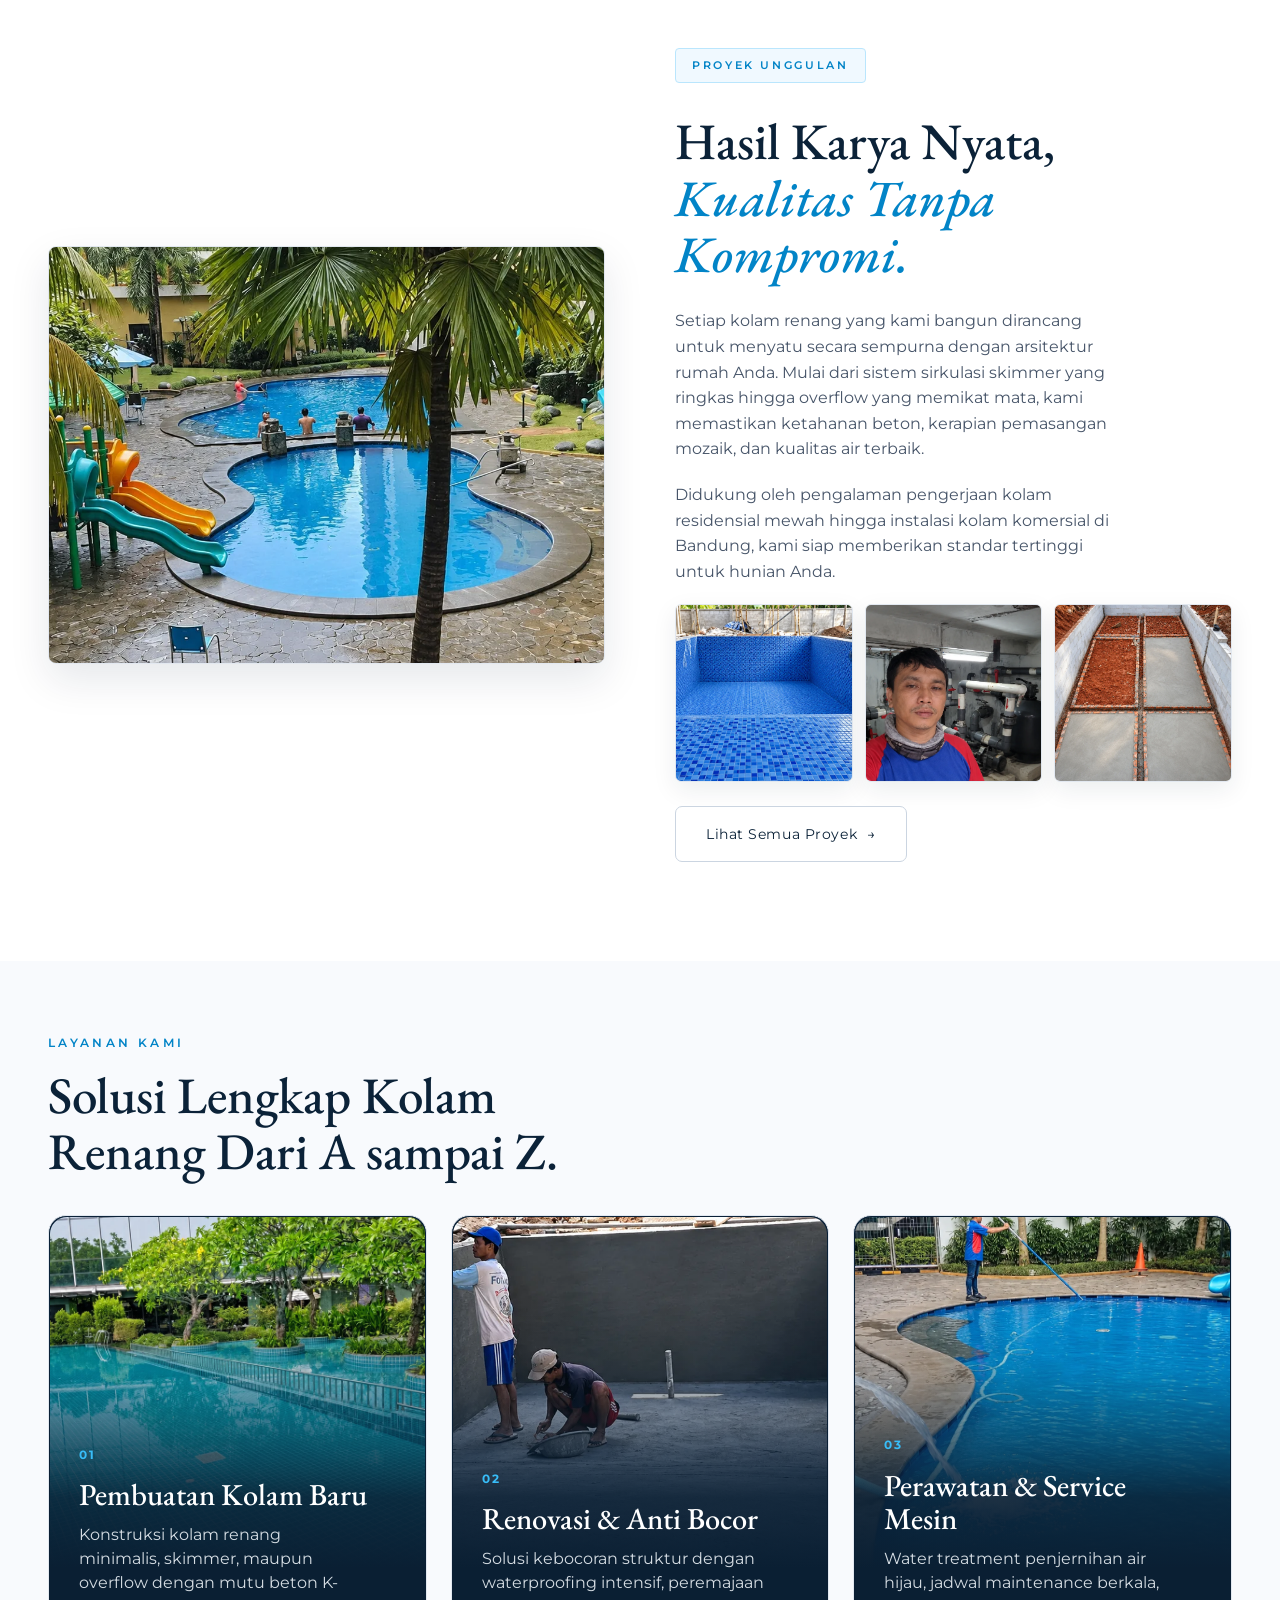
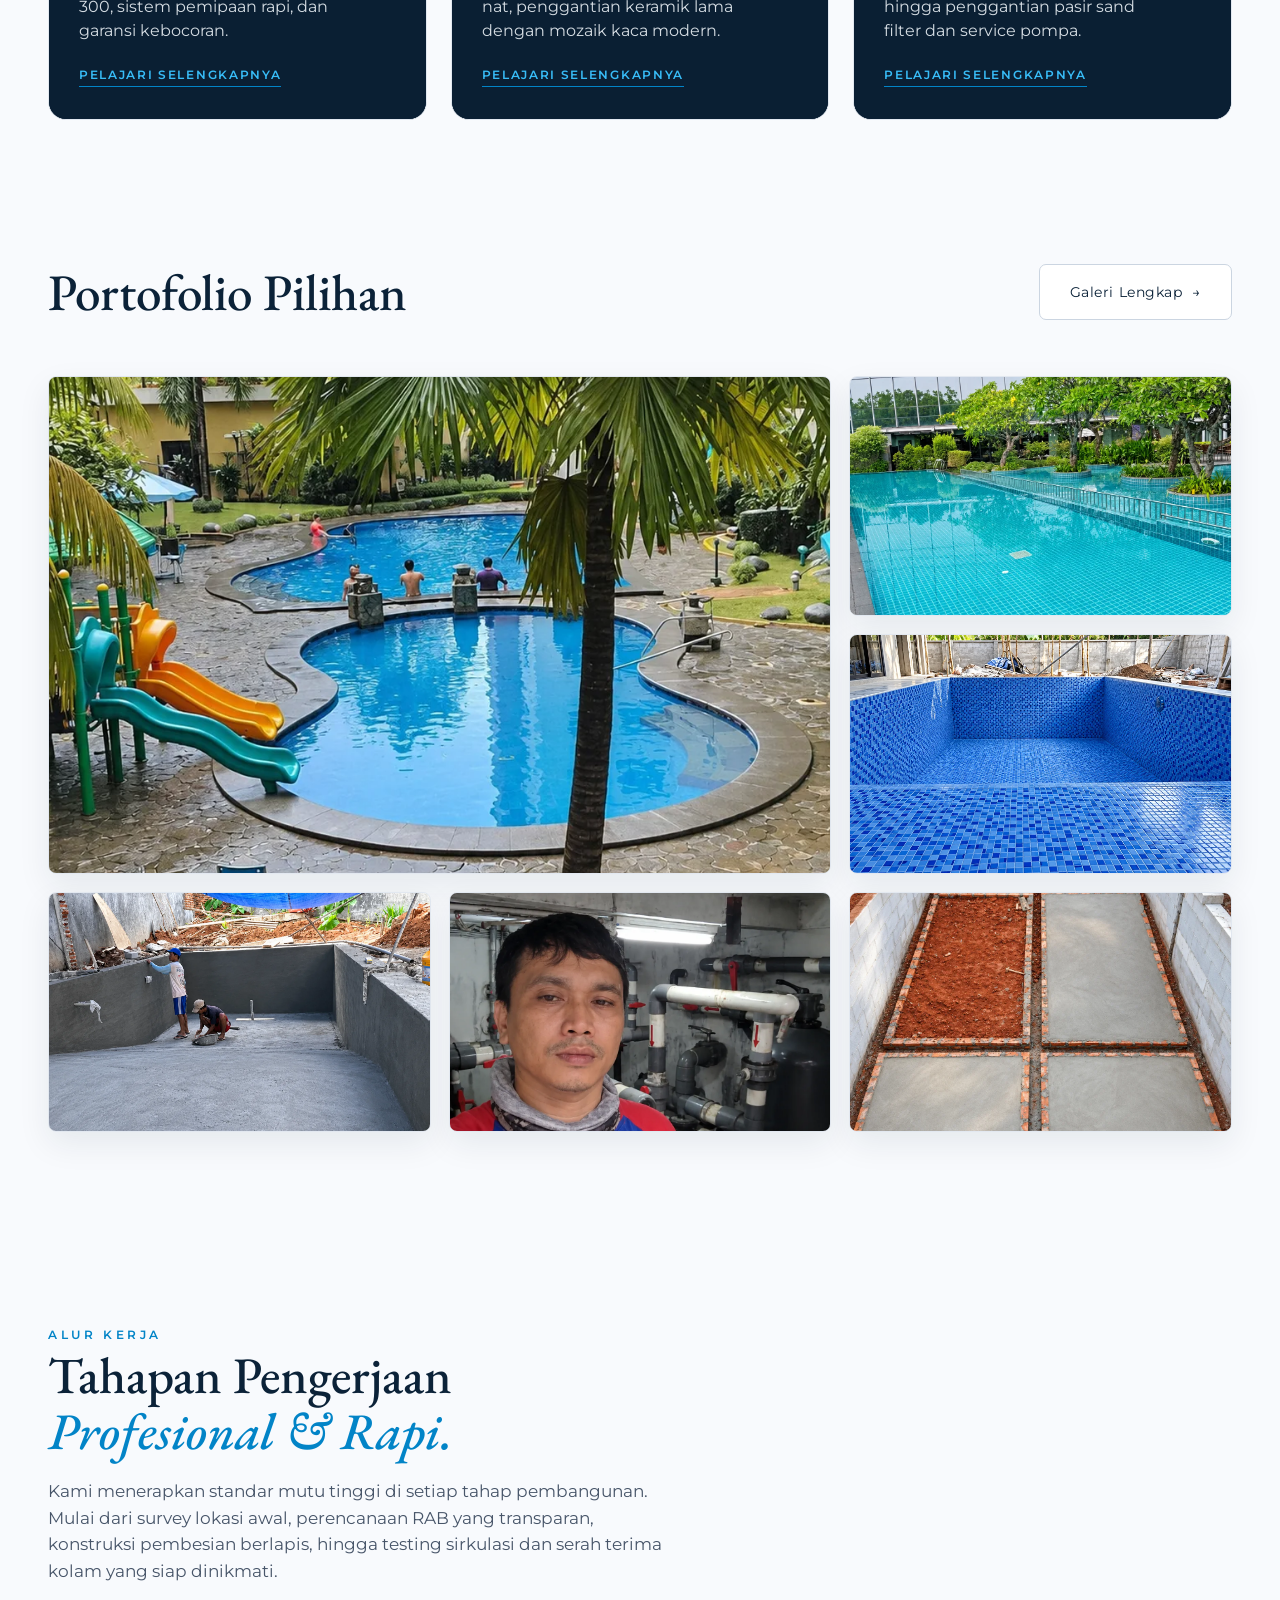
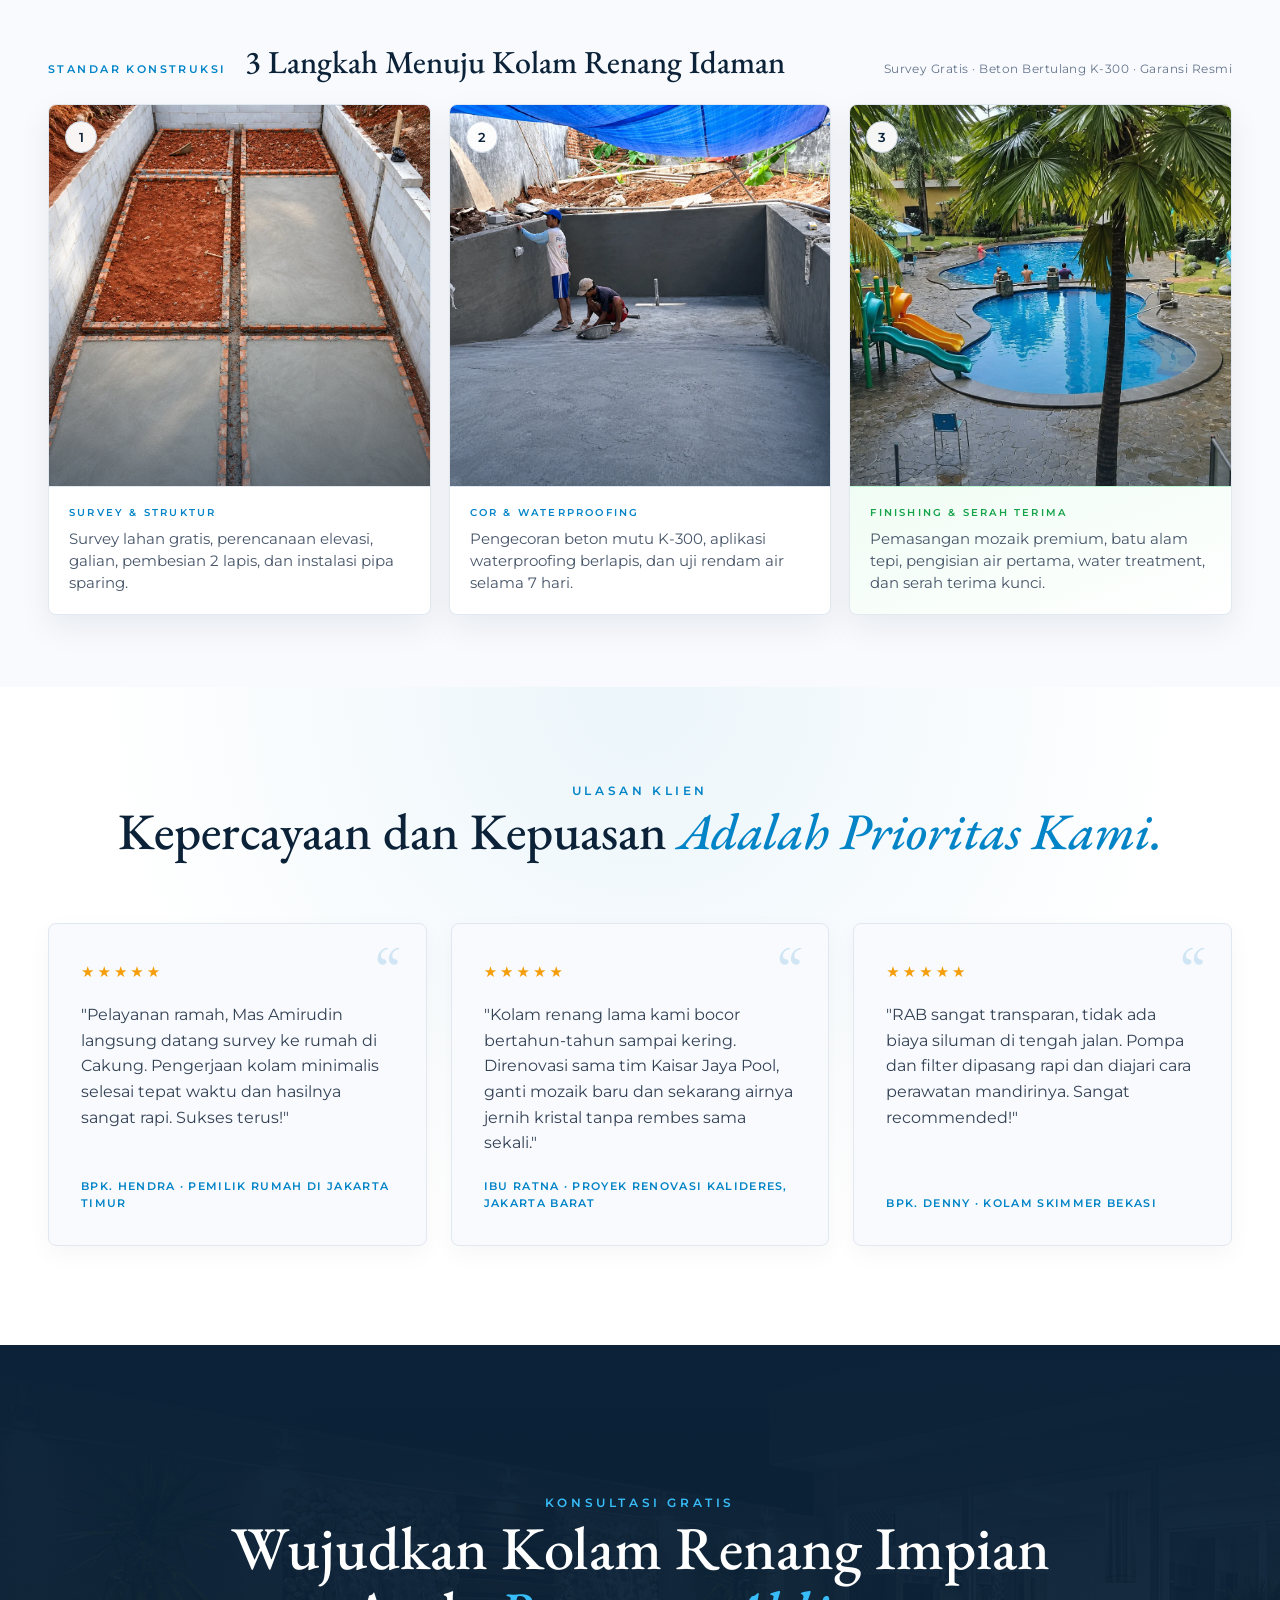
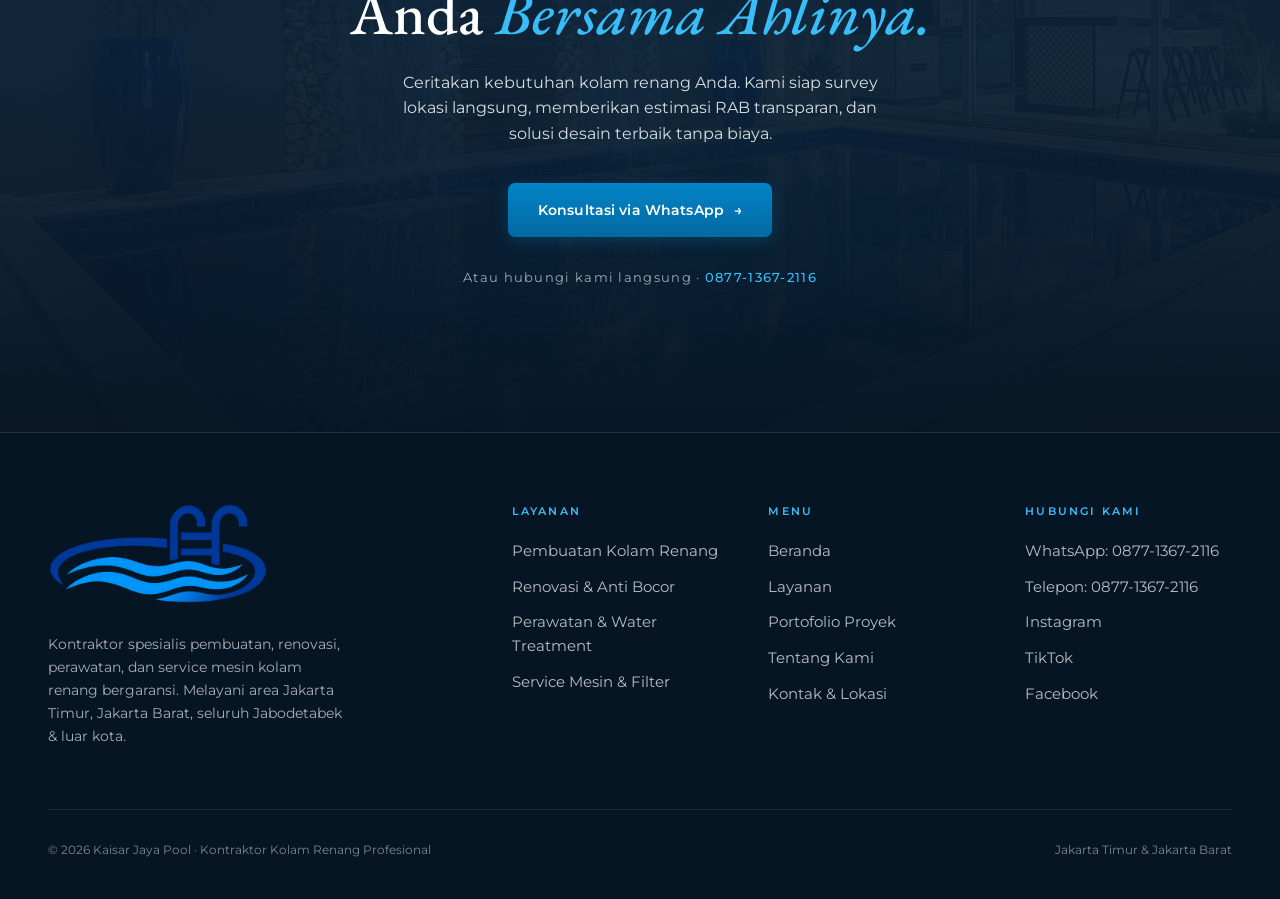
==== commit f5a2bea6: "Updates" ====
--- a/index.html
+++ b/index.html
@@ -3,27 +3,28 @@
 <head>
   <meta charset="UTF-8">
 <meta name="viewport" content="width=device-width, initial-scale=1.0">
-<title>BerlianKaisar77POLL | Kontraktor Jasa Pembuatan, Renovasi &amp; Perawatan Kolam Renang</title>
+<title>Kaisar Jaya Pool | Kontraktor Jasa Pembuatan, Renovasi &amp; Perawatan Kolam Renang</title>
 <meta name="description" content="Kontraktor kolam renang profesional terpercaya di Jabodetabek. Melayani pembuatan kolam minimalis, renovasi anti bocor, ganti mozaik, dan perawatan air bergaransi.">
 <link rel="canonical" href="https://berliankaisar77poll.com/">
 <meta property="og:type" content="website">
-<meta property="og:title" content="BerlianKaisar77POLL | Kontraktor Jasa Pembuatan, Renovasi &amp; Perawatan Kolam Renang">
+<meta property="og:title" content="Kaisar Jaya Pool | Kontraktor Jasa Pembuatan, Renovasi &amp; Perawatan Kolam Renang">
 <meta property="og:description" content="Kontraktor kolam renang profesional terpercaya di Jabodetabek. Melayani pembuatan kolam minimalis, renovasi anti bocor, ganti mozaik, dan perawatan air bergaransi.">
-<meta property="og:image" content="/img/hero/Tropical Resort Pool with Modern Pavilion.webp">
+<meta property="og:image" content="/img/hero/Contemporary Garden Pool Retreat.webp">
 <link rel="icon" type="image/webp" href="/favicon.webp">
+<link rel="alternate icon" href="/favicon.ico">
 <link rel="preconnect" href="https://fonts.googleapis.com">
 <link rel="preconnect" href="https://fonts.gstatic.com" crossorigin>
 <link href="https://fonts.googleapis.com/css2?family=EB+Garamond:ital,wght@0,400;0,500;0,600;1,400;1,500;1,600&family=Montserrat:wght@300;400;500;600&display=swap" rel="stylesheet">
 
   <script type="module" crossorigin src="/assets/site-Bb8YdjvI.js"></script>
   <link rel="stylesheet" crossorigin href="/assets/site-DGykL7a6.css">
-  <link rel="stylesheet" crossorigin href="/assets/main-kncXXDW2.css">
+  <link rel="stylesheet" crossorigin href="/assets/main-DRlKCUxK.css">
 </head>
 <body class="home-page">
 <div class="waterline"><span id="wl"></span></div>
 
 <nav id="nav">
-  <a class="brand" href="/">BerlianKaisar <b>77 Pool</b></a>
+  <a class="brand" href="/">Kaisar Jaya <b>Pool</b></a>
   <div class="nav-links">
     
       <a class="active" href="/">Beranda</a>
@@ -58,19 +59,7 @@
 <!-- HERO -->
 <header class="hero">
   <div class="hero-media">
-    <video id="heroVideo" autoplay muted loop playsinline preload="metadata" poster="/img/hero/Tropical Resort Pool with Modern Pavilion.webp" style="z-index:1">
-      <source src="/img/hero-drone.mp4" type="video/mp4">
-    </video>
-    <script>
-    (function(){
-      var v = document.getElementById('heroVideo');
-      if (v) {
-        var p = v.play();
-        if (p && p.catch) { p.catch(function(){}); }
-      }
-    })();
-    </script>
-    <img src="/img/hero/Tropical Resort Pool with Modern Pavilion.webp" alt="Kontraktor Kolam Renang BerlianKaisar77POLL" style="z-index:0">
+    <img src="/img/hero/Contemporary Garden Pool Retreat.webp" alt="Kontraktor Kolam Renang Kaisar Jaya Pool" width="1774" height="887" fetchpriority="high">
   </div>
   <div class="hero-content">
     <div class="hero-text">
@@ -83,7 +72,7 @@
     <div class="hero-cta-col">
       <div class="hero-actions">
         <a class="btn btn-ghost" href="/portfolio/">Lihat Portofolio</a>
-        <a class="btn btn-primary" href="https://wa.me/6287713672116?text=Halo%20BerlianKaisar77POLL,%20saya%20ingin%20konsultasi%20mengenai%20kolam%20renang" target="_blank" rel="noopener">Konsultasi Gratis <span class="arr">&rarr;</span></a>
+        <a class="btn btn-primary" href="https://wa.me/6287713672116?text=Halo%20Kaisar%20Jaya%20Pool,%20saya%20ingin%20konsultasi%20mengenai%20kolam%20renang" target="_blank" rel="noopener">Konsultasi Gratis <span class="arr">&rarr;</span></a>
       </div>
       <p class="hero-qualifier">Gratis survey lokasi &amp; estimasi RAB wilayah Jabodetabek.</p>
     </div>
@@ -116,7 +105,7 @@
 <section class="signature" id="estate">
   <div class="signature-grid">
     <div class="sig-media reveal">
-      <img src="/img/portfolio/Tropical Resort Pool Paradise.webp" alt="Proyek Unggulan Kolam Renang BerlianKaisar77POLL">
+      <img src="/img/portfolio/Tropical Resort Pool Paradise.webp" alt="Proyek Unggulan Kolam Renang Kaisar Jaya Pool">
     </div>
     <div class="sig-text reveal">
       <span class="sig-tag">Proyek Unggulan</span>
@@ -216,7 +205,7 @@
   </div>
   <div class="reviews-grid reveal-group">
     <div class="rev"><div class="stars">★★★★★</div><p>"Pelayanan ramah, Mas Amirudin langsung datang survey ke rumah di Cakung. Pengerjaan kolam minimalis selesai tepat waktu dan hasilnya sangat rapi. Sukses terus!"</p><div class="rev-by">Bpk. Hendra &middot; Pemilik Rumah di Jakarta Timur</div></div>
-    <div class="rev"><div class="stars">★★★★★</div><p>"Kolam renang lama kami bocor bertahun-tahun sampai kering. Direnovasi sama tim BerlianKaisar77POLL, ganti mozaik baru dan sekarang airnya jernih kristal tanpa rembes sama sekali."</p><div class="rev-by">Ibu Ratna &middot; Proyek Renovasi Kalideres, Jakarta Barat</div></div>
+    <div class="rev"><div class="stars">★★★★★</div><p>"Kolam renang lama kami bocor bertahun-tahun sampai kering. Direnovasi sama tim Kaisar Jaya Pool, ganti mozaik baru dan sekarang airnya jernih kristal tanpa rembes sama sekali."</p><div class="rev-by">Ibu Ratna &middot; Proyek Renovasi Kalideres, Jakarta Barat</div></div>
     <div class="rev"><div class="stars">★★★★★</div><p>"RAB sangat transparan, tidak ada biaya siluman di tengah jalan. Pompa dan filter dipasang rapi dan diajari cara perawatan mandirinya. Sangat recommended!"</p><div class="rev-by">Bpk. Denny &middot; Kolam Skimmer Bekasi</div></div>
   </div>
 </section>
@@ -227,7 +216,7 @@
     <span class="sec-label reveal" style="color:var(--caustic)">Konsultasi Gratis</span>
     <h2 class="reveal">Wujudkan Kolam Renang Impian Anda <em class='nowrap'>Bersama Ahlinya.</em></h2>
     <p class="reveal">Ceritakan kebutuhan kolam renang Anda. Kami siap survey lokasi langsung, memberikan estimasi RAB transparan, dan solusi desain terbaik tanpa biaya.</p>
-    <a class="btn btn-primary reveal" href="https://wa.me/6287713672116?text=Halo%20BerlianKaisar77POLL,%20saya%20ingin%20konsultasi%20pembuatan/perawatan%20kolam%20renang" target="_blank" rel="noopener">Konsultasi via WhatsApp <span class="arr">&rarr;</span></a>
+    <a class="btn btn-primary reveal" href="https://wa.me/6287713672116?text=Halo%20Kaisar%20Jaya%20Pool,%20saya%20ingin%20konsultasi%20pembuatan/perawatan%20kolam%20renang" target="_blank" rel="noopener">Konsultasi via WhatsApp <span class="arr">&rarr;</span></a>
     <div class="phone reveal">Atau hubungi kami langsung &middot; <a href="tel:087713672116">0877-1367-2116</a></div>
   </div>
 </section>
@@ -237,8 +226,8 @@
   <div class="foot-grid">
     <div>
       <div class="foot-brand">
-        <a href="/" aria-label="BerlianKaisar77POLL">
-          <img src="/img/logo-berlian-kaisar-footer.webp" alt="BerlianKaisar77POLL" class="foot-logo" width="220" height="110">
+        <a href="/" aria-label="Kaisar Jaya Pool">
+          <img src="/img/logo-berlian-kaisar-footer.webp" alt="Kaisar Jaya Pool" class="foot-logo" width="220" height="101">
         </a>
       </div>
       <p>Kontraktor spesialis pembuatan, renovasi, perawatan, dan service mesin kolam renang bergaransi. Melayani area Jakarta Timur, Jakarta Barat, seluruh Jabodetabek &amp; luar kota.</p>
@@ -268,7 +257,7 @@
     </div>
   </div>
   <div class="foot-bottom">
-    <span>&copy; 2026 BerlianKaisar77POLL &middot; Kontraktor Kolam Renang Profesional</span>
+    <span>&copy; 2026 Kaisar Jaya Pool &middot; Kontraktor Kolam Renang Profesional</span>
     <span>Jakarta Timur &amp; Jakarta Barat</span>
   </div>
 </footer>
@@ -278,8 +267,8 @@
 {
   "@context": "https://schema.org",
   "@type": "HomeAndConstructionBusiness",
-  "name": "BerlianKaisar77POLL",
-  "alternateName": "BK Pool",
+  "name": "Kaisar Jaya Pool",
+  "alternateName": "KJ Pool",
   "description": "Jasa pembuatan, renovasi, perawatan (maintenance), dan perbaikan mesin kolam renang bergaransi di Jabodetabek &amp; sekitarnya.",
   "telephone": "+62-877-1367-2116",
   "url": "https://berliankaisar77poll.com/",
--- a/assets/main-DRlKCUxK.css
+++ b/assets/main-DRlKCUxK.css
@@ -0,0 +1 @@
+body.home-page{--obsidian: #F8FAFD;--obsidian-2: #F0F6FA;--water-deep: #0B2238;--caustic: #0284C7;--caustic-soft: #00A3E0;--travertine: #0284C7;--bone: #0B2238;--bone-dim: #475569;--bone-faint: #64748B;--hairline: #E2E8F0;background:#f8fafd;color:#475569}body.home-page ::selection{background:#bae6fd;color:#0369a1}body.home-page .btn-primary{background:linear-gradient(180deg,#0284c7,#0369a1);color:#fff;box-shadow:0 4px 16px #0284c747}body.home-page .btn-primary:hover{background:linear-gradient(180deg,#0ea5e9,#0284c7);box-shadow:0 8px 24px #0284c766}body.home-page .btn-ghost{color:#0b2238;border:1px solid #CBD5E1;background:#fff}body.home-page .btn-ghost:hover{border-color:#0284c7;color:#0284c7;background:#f0f9ff}body.home-page .waterline span{background:linear-gradient(90deg,#0284c7,#38bdf8);box-shadow:0 0 12px #38bdf8}body.home-page nav:before{background:linear-gradient(to bottom,rgba(10,28,46,.72) 0%,rgba(10,28,46,.35) 60%,transparent 100%)}body.home-page nav .brand{color:#fff}body.home-page nav .brand b{color:#38bdf8}body.home-page nav .nav-links a{color:#ffffffd9}body.home-page nav .nav-links a:hover,body.home-page nav .nav-links a.active{color:#fff}body.home-page nav .nav-toggle{color:#fff}body.home-page nav.scrolled{background:#fffffff0;-webkit-backdrop-filter:blur(20px) saturate(1.4);backdrop-filter:blur(20px) saturate(1.4);border-bottom:1px solid #E2E8F0;box-shadow:0 4px 20px #0b22380f}body.home-page nav.scrolled .brand{color:#0b2238}body.home-page nav.scrolled .brand b{color:#0284c7}body.home-page nav.scrolled .nav-links a{color:#475569}body.home-page nav.scrolled .nav-links a:hover,body.home-page nav.scrolled .nav-links a.active{color:#0284c7}body.home-page nav.scrolled .nav-toggle{color:#0b2238}body.home-page .mobile-menu{background:#f8fafdfa}body.home-page .mobile-menu a{color:#0b2238}body.home-page .mobile-menu a:hover,body.home-page .mobile-menu a.active{color:#0284c7}.hero{position:relative;height:100vh;min-height:680px;display:flex;align-items:flex-end;overflow:hidden}.hero-media,.hero-media video,.hero-media img{position:absolute;top:0;right:0;bottom:0;left:0;width:100%;height:100%;object-fit:cover;z-index:1}.hero-media:after{content:"";position:absolute;top:0;right:0;bottom:0;left:0;z-index:2;background:linear-gradient(to top,#FFFFFF 0%,rgba(248,250,253,.98) 6%,rgba(10,28,46,.88) 22%,rgba(10,28,46,.58) 46%,rgba(10,28,46,.2) 68%,transparent 84%)}.hero-content{position:relative;z-index:5;width:100%;max-width:1600px;margin:0 auto;padding:0 48px 4vh;display:flex;align-items:flex-end;justify-content:space-between;gap:48px;text-shadow:0 2px 14px rgba(10,28,46,.55)}.hero-text{max-width:880px}.hero .eyebrow{font-size:12px;letter-spacing:.34em;text-transform:uppercase;color:#38bdf8;font-weight:600;margin-bottom:22px}.hero h1{font-family:var(--serif);font-weight:500;font-size:clamp(2.6rem,5.6vw,5rem);line-height:1.08;letter-spacing:-.025em;margin-bottom:24px;color:#fff}.hero h1 .ln{display:block}.hero h1 .ln:nth-child(2){font-style:italic;font-weight:500;padding-bottom:.12em;background:linear-gradient(95deg,#fff,#7dd3fc 34%,#0284c7 72%,#0369a1);-webkit-background-clip:text;background-clip:text;-webkit-text-fill-color:transparent;color:transparent}.hero-sub{margin-top:20px;max-width:680px;font-size:clamp(1.05rem,1.5vw,1.22rem);color:#fffffff2;font-weight:400;line-height:1.5}.sub-short{display:none}.hero-actions{display:flex;gap:14px;align-items:center;flex-shrink:0}.hero-actions .btn-ghost{color:#fff!important;border:1px solid rgba(255,255,255,.45)!important;background:#ffffff14!important;-webkit-backdrop-filter:blur(6px);backdrop-filter:blur(6px)}.hero-actions .btn-ghost:hover{border-color:#38bdf8!important;background:#38bdf838!important;color:#fff!important}.hero-cta-col{display:flex;flex-direction:column;align-items:flex-end;gap:14px;flex-shrink:0}.hero-qualifier{margin:0;font-size:13px;letter-spacing:.02em;color:#ffffffb3;text-shadow:0 1px 8px rgba(10,28,46,.7)}.scroll-hint{position:absolute;bottom:34px;left:50%;transform:translate(-50%);z-index:5;font-size:11px;letter-spacing:.3em;text-transform:uppercase;color:#ffffffb3;display:flex;flex-direction:column;align-items:center;gap:10px}.scroll-hint .line{width:1px;height:40px;background:linear-gradient(rgba(56,189,248,.8),transparent);animation:pulse 2s ease-in-out infinite}.seam-guard{height:6px;margin-top:-3px;position:relative;z-index:10;background:#fff;pointer-events:none}@keyframes pulse{0%,to{opacity:.3}50%{opacity:1}}.proof{background:#fff;border-top:1px solid #E2E8F0;border-bottom:1px solid #E2E8F0;display:grid;grid-template-columns:repeat(4,1fr);max-width:1040px;margin:20vh auto 4vh;box-shadow:0 4px 20px #0b22380a;border-radius:6px}.proof div{padding:16px 18px;text-align:center;border-right:1px solid #E2E8F0}.proof div:last-child{border-right:none}.proof .n{font-family:var(--serif);font-size:clamp(1.2rem,1.7vw,1.6rem);font-weight:600;color:#0b2238;line-height:1.6rem;white-space:nowrap}.proof .l{font-size:10px;letter-spacing:.16em;text-transform:uppercase;color:#0284c7;font-weight:600;line-height:1.3;margin-top:8px;min-height:2.6em;box-sizing:content-box}.signature{padding:11vh 48px;overflow:hidden;background:#fff}.signature-grid{max-width:1280px;margin:0 auto;display:grid;grid-template-columns:1fr 1fr;gap:70px;align-items:center}.sig-media{position:relative;aspect-ratio:4/3;border-radius:8px;overflow:hidden;box-shadow:0 16px 40px #0b22381a;border:1px solid #E2E8F0}.sig-media img{width:100%;height:100%;object-fit:cover}.sig-text h2{font-family:var(--serif);font-weight:500;font-size:clamp(2rem,4vw,3.4rem);line-height:1.1;margin-bottom:26px;color:#0b2238}.sig-text h2 em{font-style:italic;color:#0284c7}.sig-text p{color:#475569;max-width:460px;margin-bottom:20px}.sig-tag{display:inline-block;font-size:11px;letter-spacing:.24em;text-transform:uppercase;color:#0284c7;background:#f0f9ff;border:1px solid #BAE6FD;padding:8px 16px;border-radius:4px;margin-bottom:30px;font-weight:600}.sig-thumbs{display:grid;grid-template-columns:repeat(3,1fr);gap:12px;margin-top:18px}.sig-thumbs img{aspect-ratio:1;object-fit:cover;border-radius:6px;box-shadow:0 8px 24px #0b223814;border:1px solid #E2E8F0}.sig-text .btn-ghost{border:1px solid #CBD5E1;color:#0b2238;background:#fff}.sig-text .btn-ghost:hover{border-color:#0284c7;color:#0284c7;background:#f0f9ff}.services{position:relative;padding:8vh 48px;max-width:1280px;margin:0 auto}.services-head{display:flex;justify-content:space-between;align-items:flex-end;margin-bottom:36px;flex-wrap:wrap;gap:20px}.services-head h2{font-family:var(--serif);font-weight:500;font-size:clamp(2rem,4vw,3.2rem);line-height:1.1;max-width:560px;color:#0b2238}.sh-eyebrow{display:block;font-family:var(--sans);font-size:12px;font-weight:600;letter-spacing:.28em;text-transform:uppercase;color:#0284c7;margin-bottom:14px}.svc-grid{display:grid;grid-template-columns:repeat(3,1fr);gap:24px}.svc{position:relative;border-radius:18px;overflow:hidden;display:block;aspect-ratio:3/4;background:#0b2238;transform:translateZ(0);-webkit-mask-image:-webkit-radial-gradient(white,black);transition:transform .5s cubic-bezier(.2,.7,.3,1),box-shadow .5s cubic-bezier(.2,.7,.3,1);text-decoration:none;box-shadow:0 12px 32px #0b223814;border:1px solid #E2E8F0}.svc *{text-decoration:none}.svc-img{position:absolute;top:1px;right:1px;bottom:1px;left:1px;overflow:hidden;border-radius:17px}.svc-img img{position:absolute;left:50%;bottom:0;transform:translate(-50%);width:auto;height:135%;max-width:none;min-width:101%;object-fit:cover;transition:transform .9s cubic-bezier(.2,.7,.3,1)}.svc:hover .svc-img img{transform:translate(-50%) scale(1.05)}.svc:before{content:"";position:absolute;top:0;right:0;bottom:0;left:0;z-index:3;border-radius:18px;border:1.5px solid rgba(11,34,56,.2);pointer-events:none}.svc:after{content:"";position:absolute;top:0;right:0;bottom:0;left:0;z-index:1;background:linear-gradient(to top,#0A1F33 0%,#0A1F33 30%,rgba(10,31,51,.92) 44%,rgba(10,31,51,.6) 56%,rgba(10,31,51,.2) 70%,transparent 84%);pointer-events:none}.svc:hover{transform:translateY(-8px) translateZ(0);box-shadow:0 20px 48px #0284c738}.svc-body{position:absolute;left:0;right:0;bottom:0;z-index:4;padding:30px 30px 32px}.svc-body .num{font-family:var(--sans);font-size:12px;font-weight:700;letter-spacing:.16em;color:#38bdf8;margin-bottom:14px}.svc-body h3{font-family:var(--serif);font-weight:500;font-size:1.9rem;margin-bottom:12px;color:#fff;line-height:1.1}.svc-body p{font-size:1rem;line-height:1.5;color:#f0f6fae0;margin-bottom:18px;max-width:90%}.svc-body span{font-size:12px;font-weight:600;letter-spacing:.14em;text-transform:uppercase;color:#38bdf8;border-bottom:1.5px solid #0284C7;padding-bottom:4px;transition:color .3s,border-color .3s}.svc:hover .svc-body span{color:#fff;border-bottom-color:#38bdf8}.portfolio{padding:8vh 0 10vh;background:#f8fafd}.portfolio .services-head{padding:0 48px;max-width:1280px;margin:0 auto 56px}.portfolio .services-head h2{color:#0b2238}.portfolio .btn-ghost{color:#0b2238;border:1px solid #CBD5E1;background:#fff}.portfolio .btn-ghost:hover{border-color:#0284c7;color:#0284c7;background:#f0f9ff}.pf-grid{display:grid;grid-template-columns:repeat(12,1fr);grid-auto-rows:240px;grid-auto-flow:dense;gap:18px;padding:0 48px;max-width:1600px;margin:0 auto}.pf{position:relative;border-radius:8px;overflow:hidden;display:flex;align-items:flex-end;box-shadow:0 12px 32px #0b223814;border:1px solid #E2E8F0}.pf img{position:absolute;top:0;right:0;bottom:0;left:0;width:100%;height:100%;object-fit:cover;z-index:1;transition:transform .8s cubic-bezier(.2,.7,.3,1)}.pf:hover img{transform:scale(1.05)}.pf:before{content:"";position:absolute;top:0;right:0;bottom:0;left:0;background:linear-gradient(to top,rgba(11,34,56,.92),transparent 55%);z-index:2;opacity:0;transition:opacity .5s}.pf:hover:before{opacity:1}.pf-cap{position:relative;z-index:3;padding:26px;opacity:0;transform:translateY(10px);transition:all .5s}.pf:hover .pf-cap{opacity:1;transform:none}.pf-cap .loc{font-size:11px;letter-spacing:.22em;text-transform:uppercase;color:#38bdf8;font-weight:600;margin-bottom:6px}.pf-cap .ttl{font-family:var(--serif);font-size:1.3rem;color:#fff}.c3{grid-column:span 3}.c4{grid-column:span 4}.c5{grid-column:span 5}.c6{grid-column:span 6}.c7{grid-column:span 7}.c8{grid-column:span 8}.r2{grid-row:span 2}.process{padding:11vh 0 4vh;background:#f8fafd}.process .services-head{padding:0 48px;max-width:1280px;margin:0 auto 18px}.sec-label{font-size:12px;letter-spacing:.3em;text-transform:uppercase;color:#0284c7;font-weight:600;margin-bottom:22px}.process .services-head h2{color:#0b2238}.process .services-head h2 em{color:#0284c7;font-style:italic}.process-intro{max-width:1280px;margin:0 auto 60px;padding:0 48px}.process-intro p{color:#475569;max-width:620px;font-size:1.05rem}.build{max-width:1600px;margin:0 auto 4vh;padding:0 48px}.build-head{display:flex;align-items:baseline;gap:18px;margin-bottom:24px;flex-wrap:wrap}.build-head .loc{font-size:11px;letter-spacing:.22em;text-transform:uppercase;color:#0284c7;font-weight:600}.build-head .ttl{font-family:var(--serif);font-weight:500;font-size:clamp(1.4rem,2.6vw,2rem);line-height:1.1;color:#0b2238}.build-head .meta{font-size:12px;letter-spacing:.04em;color:#64748b;margin-left:auto}.stage-row{display:grid;grid-template-columns:repeat(3,1fr);gap:18px;align-items:start}.stage{position:relative;border-radius:8px;overflow:hidden;box-shadow:0 12px 32px #0b223812;background:#fff;border:1px solid #E2E8F0}.stage .frame{position:relative;aspect-ratio:1/1;overflow:hidden}.stage .frame img{position:absolute;top:0;right:0;bottom:0;left:0;width:100%;height:100%;object-fit:cover;transition:transform .8s cubic-bezier(.2,.7,.3,1)}.stage:hover .frame img{transform:scale(1.05)}.stage .num{position:absolute;top:16px;left:16px;z-index:3;width:32px;height:32px;border-radius:50%;display:flex;align-items:center;justify-content:center;font-size:13px;font-weight:600;font-family:var(--sans);color:#0b2238;background:#fffffff2;-webkit-backdrop-filter:blur(8px);backdrop-filter:blur(8px);border:1px solid #CBD5E1;box-shadow:0 4px 12px #0b223814}.stage .frame:after{content:"";position:absolute;top:0;right:0;bottom:0;left:0;background:linear-gradient(to top,rgba(11,34,56,.4),transparent 50%);z-index:2}.stage .cap{padding:18px 20px 20px;background:#fff;border-top:1px solid #E2E8F0;border-radius:0 0 8px 8px}.stage .cap .phase{font-size:10px;letter-spacing:.22em;text-transform:uppercase;color:#0284c7;font-weight:600;margin-bottom:7px}.stage .cap .desc{font-size:.92rem;color:#475569;line-height:1.5}.stage.finished .cap{background:linear-gradient(160deg,#f0fdf4,#fff);border-top-color:#bbf7d0}.stage.finished .cap .phase{color:#16a34a;font-weight:600}.reviews{padding:10vh 48px 11vh;max-width:1280px;margin:0 auto;position:relative;background:#fff}.reviews:before{content:"";position:absolute;top:0;right:0;bottom:0;left:0;background:radial-gradient(ellipse at 50% 0%,rgba(2,132,199,.08),transparent 60%);pointer-events:none}.reviews-head{text-align:center;margin-bottom:64px;position:relative}.reviews-head .sec-label{color:#0284c7;font-weight:600}.reviews-head h2{font-family:var(--serif);font-weight:500;font-size:clamp(2rem,4vw,3.2rem);line-height:1.1;color:#0b2238}.reviews-head h2 em{font-style:italic;color:#0284c7}.reviews-grid{display:grid;grid-template-columns:repeat(3,1fr);gap:24px;position:relative}.rev{position:relative;border-radius:8px;padding:36px 32px 32px;display:flex;flex-direction:column;background:#f8fafd;border:1px solid #E2E8F0;box-shadow:0 8px 24px #0b22380a;transition:border-color .4s,transform .4s,box-shadow .4s}.rev:before{content:"“";position:absolute;top:14px;right:24px;font-family:var(--serif);font-size:4rem;line-height:1;color:#0284c729}.rev:hover{border-color:#38bdf8;transform:translateY(-5px);box-shadow:0 18px 45px #0284c71f}.rev .stars{color:#f59e0b;letter-spacing:3px;font-size:15px;margin-bottom:18px}.rev p{color:#334155;font-size:1rem;line-height:1.6;margin-bottom:22px;flex:1;font-weight:400}.rev-by{font-size:11px;letter-spacing:.12em;text-transform:uppercase;color:#0284c7;font-weight:600}.seenin{padding:8vh 48px 4vh;text-align:center;background:#f8fafd}.seenin-label{font-size:11px;letter-spacing:.3em;text-transform:uppercase;color:#64748b;margin-bottom:34px}.seenin-row{display:flex;flex-wrap:wrap;justify-content:center;align-items:center;gap:24px 48px;margin-bottom:40px}body.home-page .quote{position:relative;padding:16vh 48px;text-align:center;overflow:hidden;background:linear-gradient(180deg,#0b2238,#061524)}body.home-page .quote:after{content:"";position:absolute;top:0;right:0;bottom:0;left:0;z-index:0;background:url(/img/hero/Luxurious%20Modern%20Pool%20at%20Night.webp) center/cover no-repeat;opacity:.28}body.home-page .quote:before{content:"";position:absolute;top:0;right:0;bottom:0;left:0;z-index:1;background:linear-gradient(180deg,#0b2238,#0b2238cc 45%,#061524f2),radial-gradient(ellipse at 50% 120%,rgba(2,132,199,.28),transparent 55%)}body.home-page .quote-inner{position:relative;z-index:3;max-width:920px;margin:0 auto}body.home-page .quote .sec-label{color:#38bdf8!important;font-weight:600}body.home-page .quote h2{font-family:var(--serif);font-weight:500;font-size:clamp(2.2rem,4.8vw,3.8rem);line-height:1.08;margin-bottom:24px;color:#fff}body.home-page .quote h2 em{font-style:italic;color:#38bdf8}body.home-page .quote p{color:#f0f6fae0;max-width:480px;margin:0 auto 36px}body.home-page .quote .phone{margin-top:30px;font-size:13px;letter-spacing:.1em;color:#f0f6faa6}body.home-page .quote .phone a{color:#38bdf8;font-weight:500;text-decoration:none}body.home-page .quote .phone a:hover{color:#fff}body.home-page footer{background:#061524;border-top:1px solid rgba(226,232,240,.12);padding:70px 48px 40px;margin-top:0}body.home-page .foot-brand{font-family:var(--serif);font-size:1.5rem;margin-bottom:18px;color:#fff}body.home-page .foot-grid>div>p{font-size:.9rem;color:#f0f6faad;max-width:300px}body.home-page .foot-col h4{font-size:11px;letter-spacing:.2em;text-transform:uppercase;color:#38bdf8;font-weight:600;margin-bottom:20px}body.home-page .foot-col a{display:block;color:#f0f6fabf;text-decoration:none;font-size:.92rem;margin-bottom:12px;transition:color .3s}body.home-page .foot-col a:hover{color:#fff}body.home-page .foot-bottom{max-width:1280px;margin:0 auto;display:flex;justify-content:space-between;padding-top:30px;border-top:1px solid rgba(226,232,240,.1);font-size:12px;color:#f0f6fa80;flex-wrap:wrap;gap:14px}@media(max-width:900px){.hero{height:100svh}.hero-media:after{background:linear-gradient(to top,#FFFFFF 0%,rgba(248,250,253,.98) 10%,rgba(10,28,46,.88) 28%,rgba(10,28,46,.62) 42%,rgba(10,28,46,.3) 52%,rgba(10,28,46,.08) 62%,transparent 72%)}.hero-content{padding:0 22px 2.8vh;flex-direction:column;align-items:center;gap:16px;text-align:center}.hero-text{display:flex;flex-direction:column;align-items:center}.hero h1{font-size:clamp(1.65rem,8.4vw,2.3rem);line-height:1.12;margin-bottom:0}.hero .eyebrow{margin-bottom:0}.hero-sub{font-size:clamp(.72rem,3.2vw,.92rem);line-height:1.45;margin-top:2px;color:#ffffffe0;white-space:nowrap}.sub-full{display:none}.sub-short{display:inline}.hero h1 .nowrap{white-space:normal}.hero-cta-col{width:100%;align-items:stretch;gap:10px}.hero-actions{width:100%;flex-direction:column;align-items:stretch;gap:10px}.hero-actions .btn-ghost{display:none}.hero-actions .btn{justify-content:center;width:100%}.hero-qualifier{text-align:center;font-size:11.5px;color:#ffffffb3}.scroll-hint{display:none}.signature,.services,.quote{padding-left:22px;padding-right:22px}.signature-grid{grid-template-columns:1fr;gap:36px}.proof{grid-template-columns:repeat(2,1fr);margin-top:8vh}.proof div:nth-child(2){border-right:none}.proof div:nth-child(1),.proof div:nth-child(2){border-bottom:1px solid #E2E8F0}.svc-grid{grid-template-columns:1fr}.pf-grid{grid-template-columns:1fr;grid-auto-rows:280px;padding:0 22px}.c3,.c4,.c5,.c6,.c7,.c8{grid-column:span 1}.r2{grid-row:span 1}.reviews{padding:10vh 22px 13vh}.reviews-grid{grid-template-columns:1fr}.process .services-head,.process-intro,.build{padding-left:22px;padding-right:22px}.stage-row{grid-template-columns:1fr;gap:14px}.build-head .meta{margin-left:0;width:100%}.seenin{padding:7vh 22px 4vh}.seenin-label{margin-bottom:28px}.seenin-row{gap:30px 36px;margin-bottom:36px}}
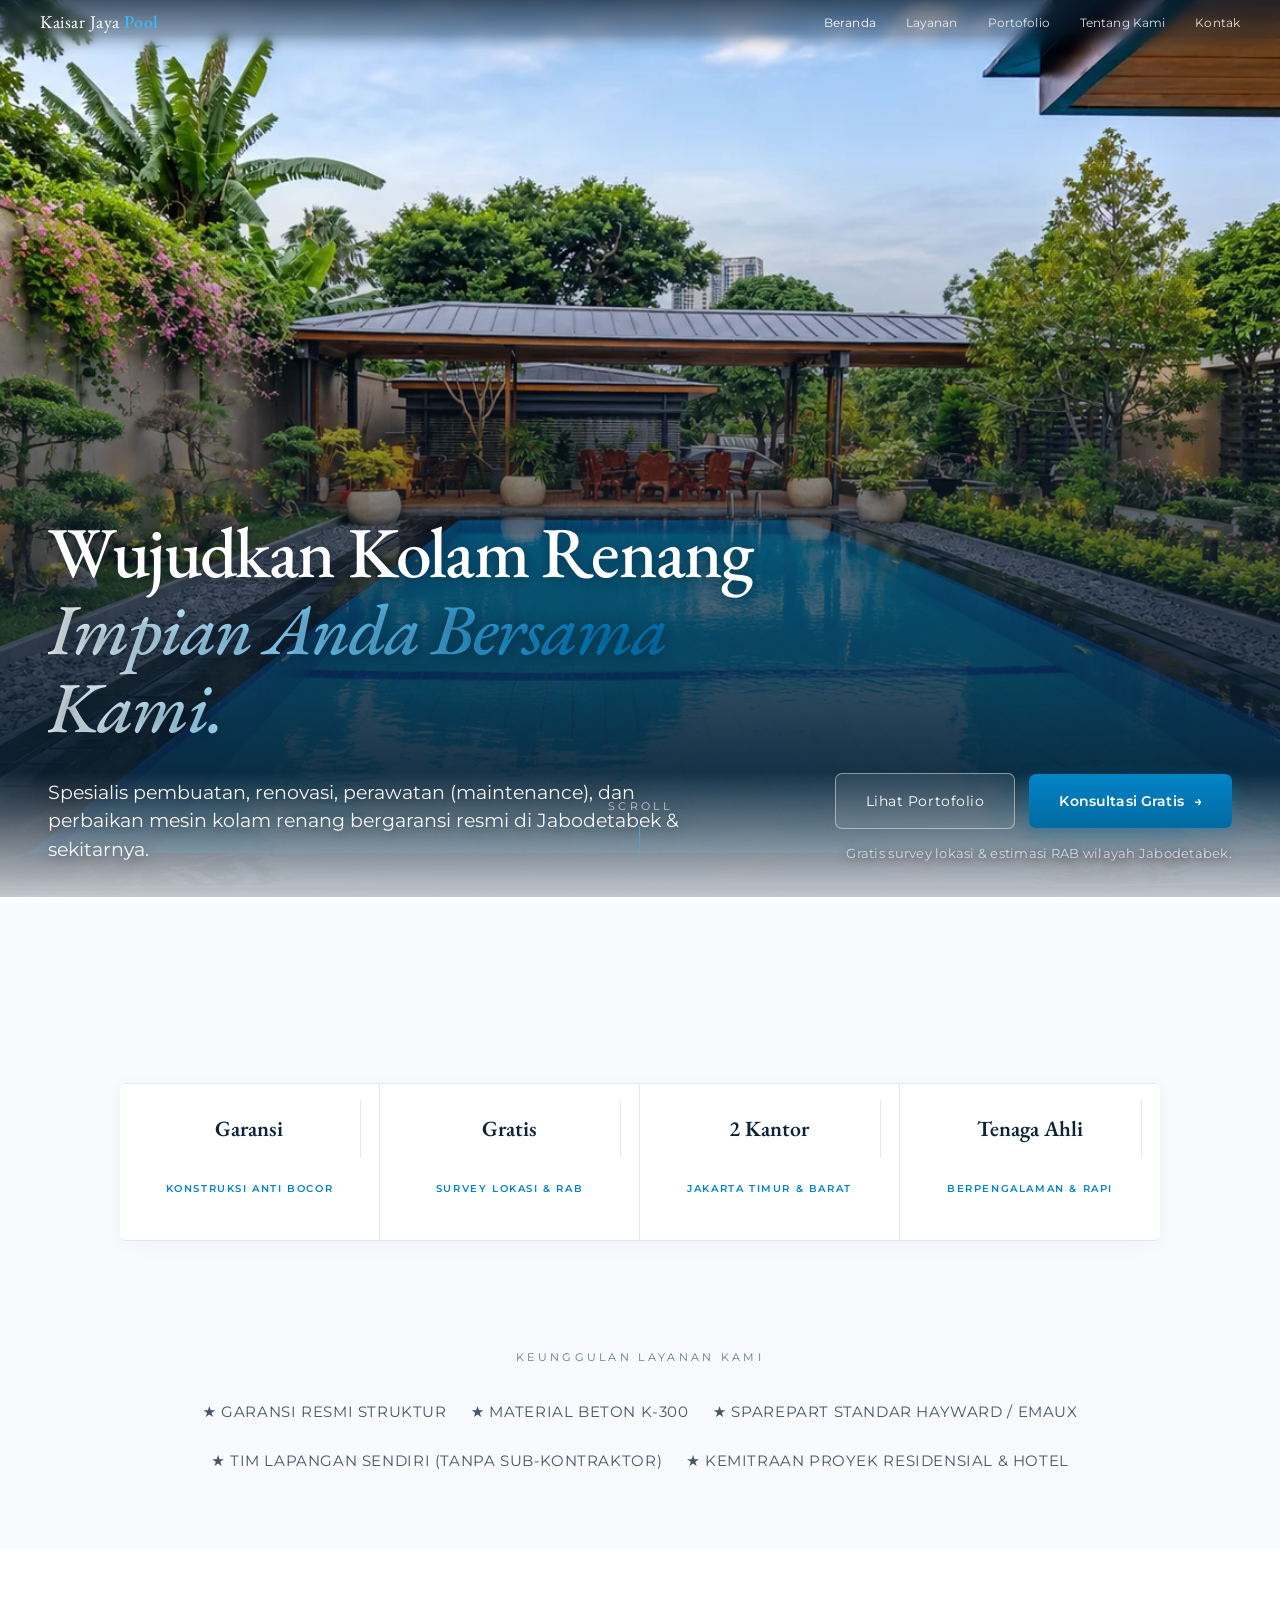
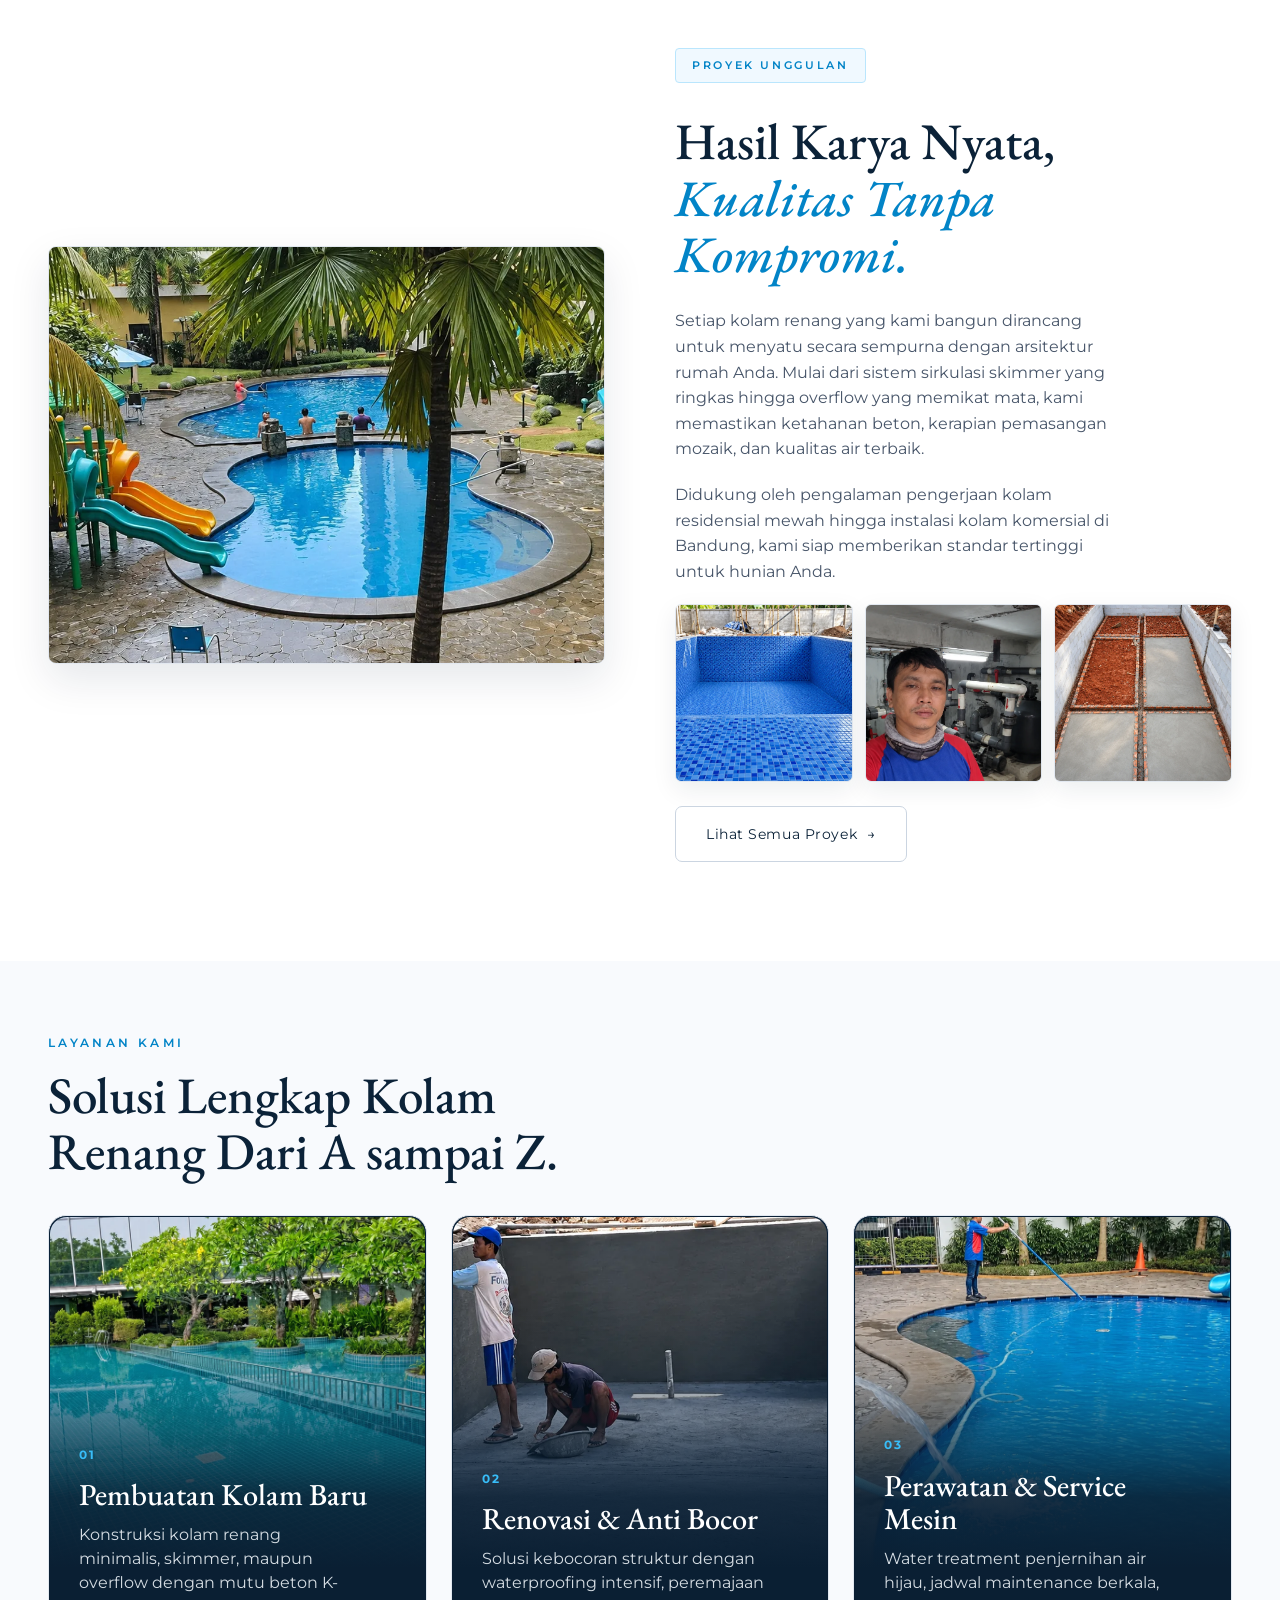
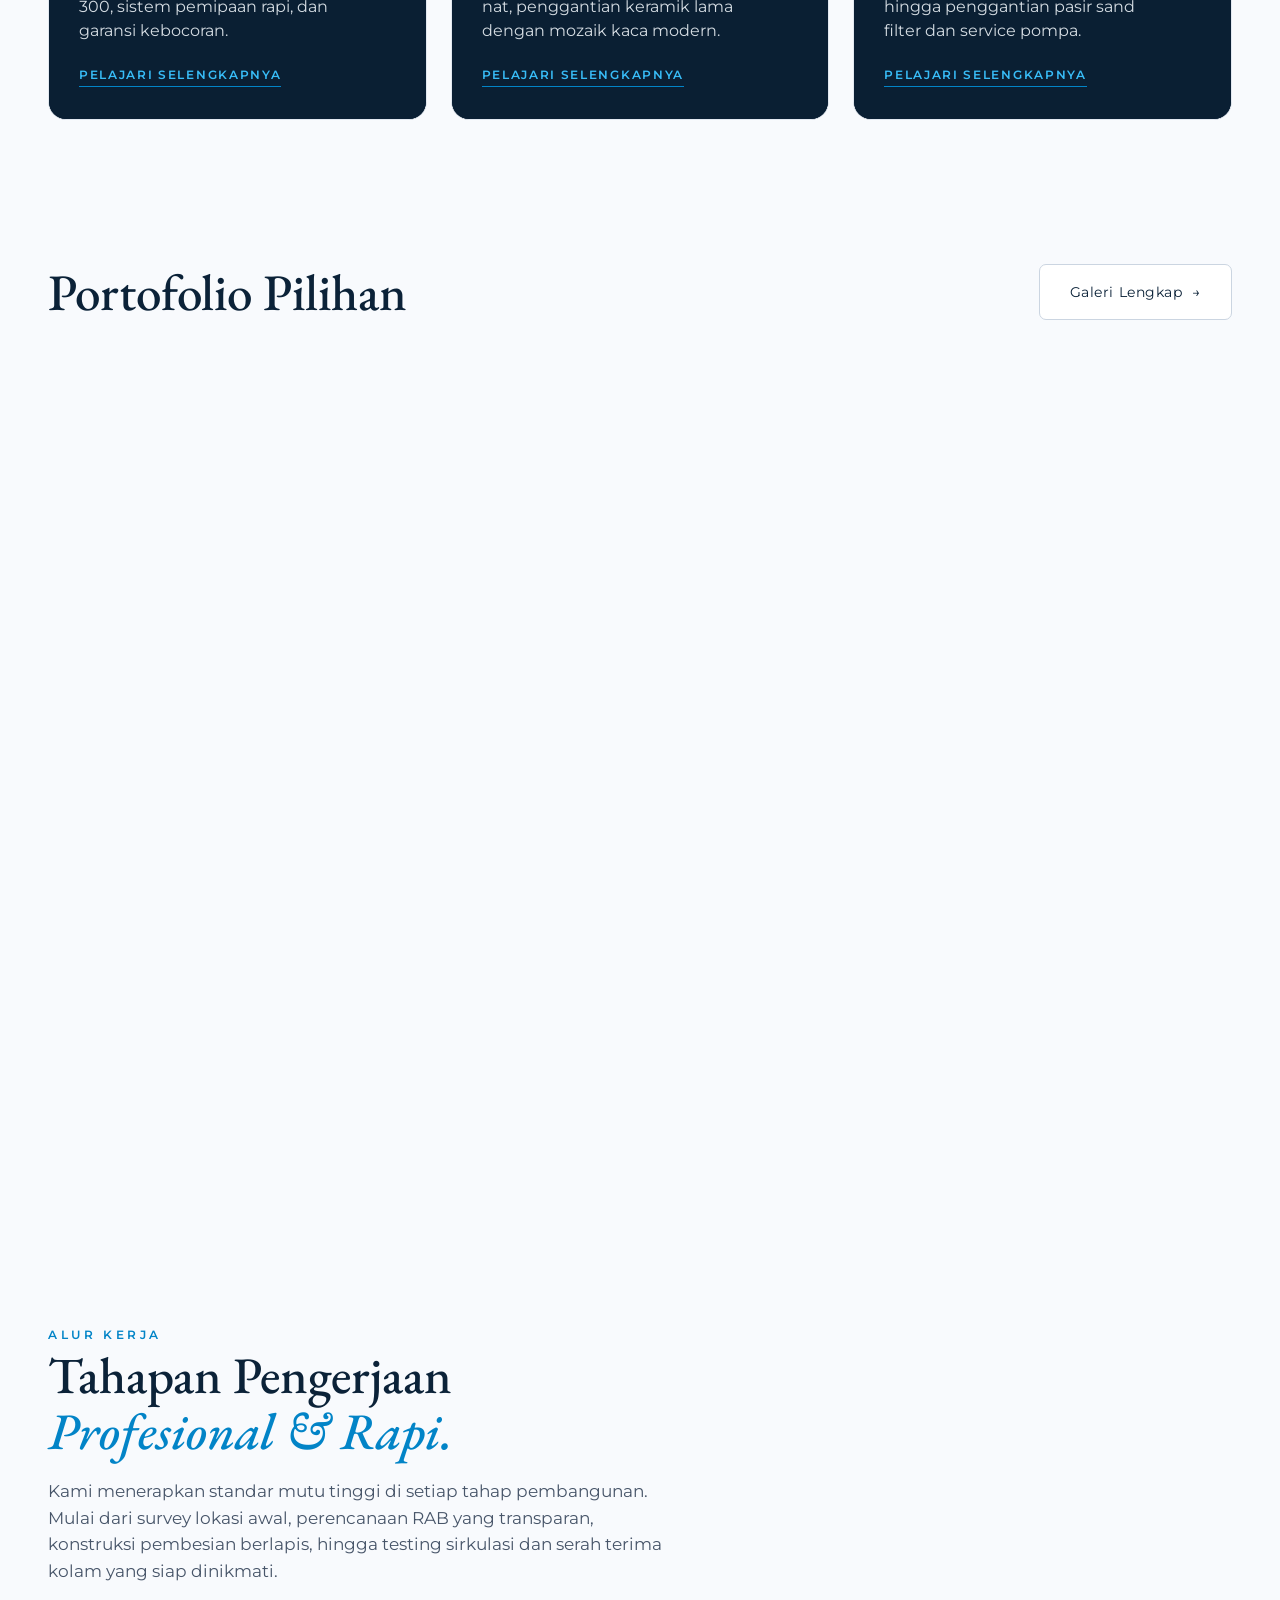
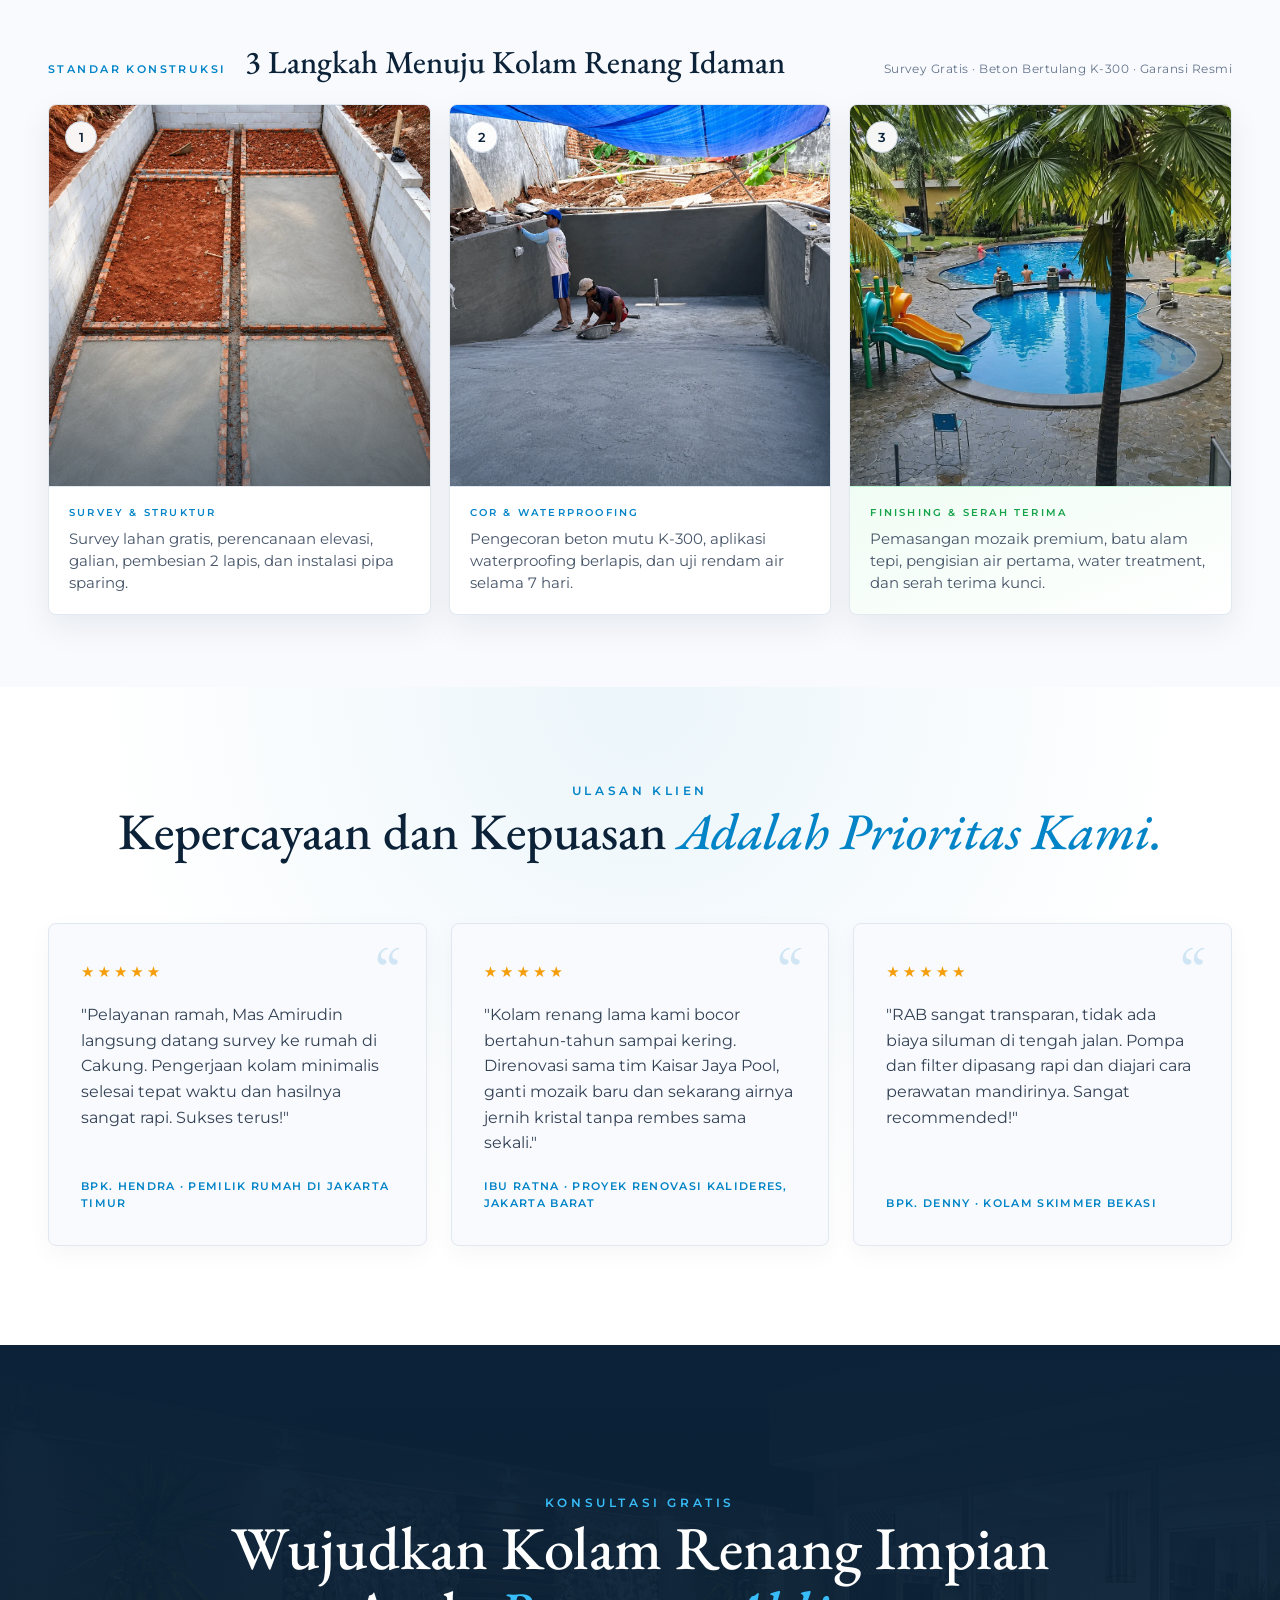
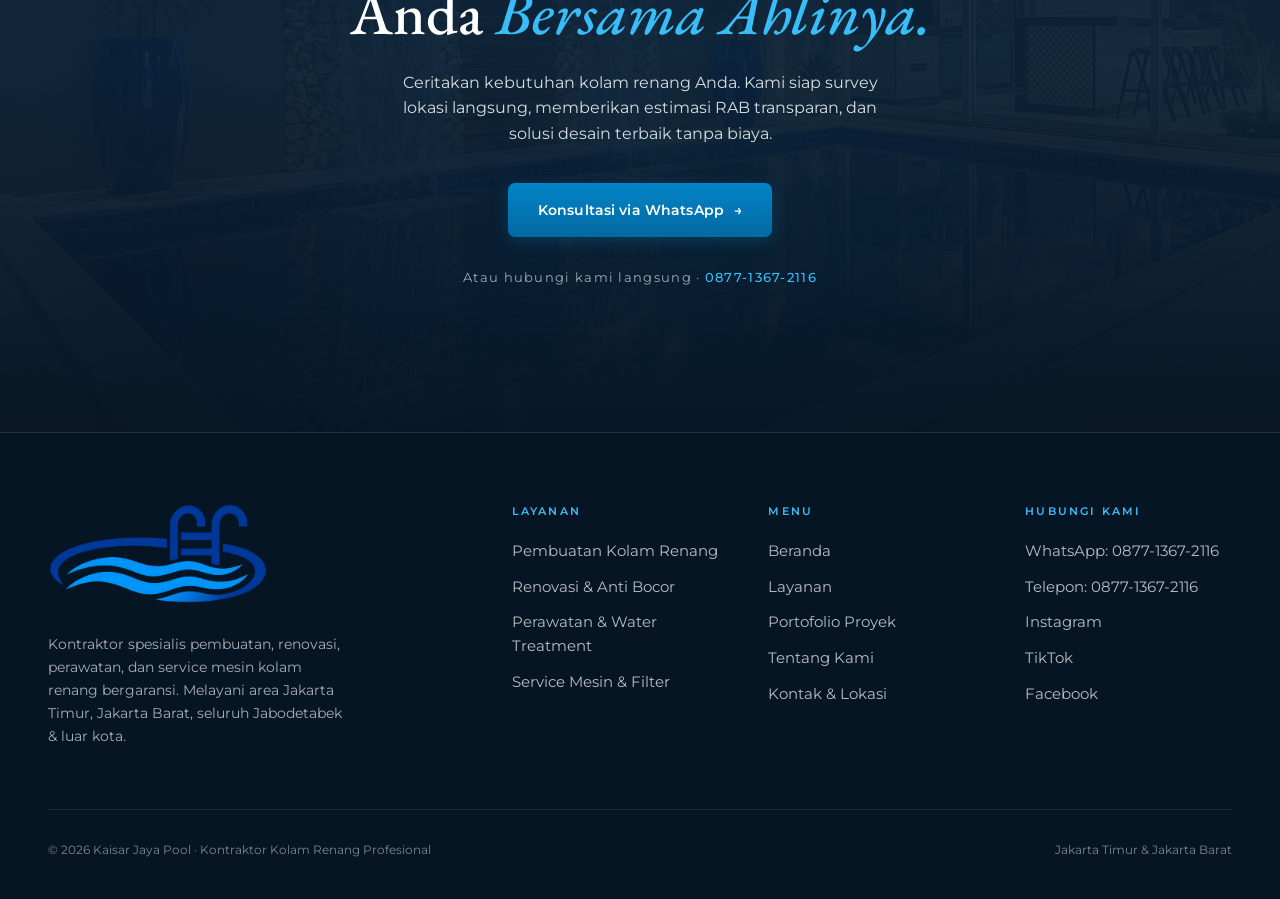
==== commit 7ee563e1: "Updates" ====
--- a/index.html
+++ b/index.html
@@ -16,8 +16,8 @@
 <link rel="preconnect" href="https://fonts.gstatic.com" crossorigin>
 <link href="https://fonts.googleapis.com/css2?family=EB+Garamond:ital,wght@0,400;0,500;0,600;1,400;1,500;1,600&family=Montserrat:wght@300;400;500;600&display=swap" rel="stylesheet">
 
-  <script type="module" crossorigin src="/assets/site-Bb8YdjvI.js"></script>
-  <link rel="stylesheet" crossorigin href="/assets/site-DGykL7a6.css">
+  <script type="module" crossorigin src="/assets/site-BLlXSJ0-.js"></script>
+  <link rel="stylesheet" crossorigin href="/assets/site-C1F9Hs9v.css">
   <link rel="stylesheet" crossorigin href="/assets/main-DRlKCUxK.css">
 </head>
 <body class="home-page">
--- a/assets/site-C1F9Hs9v.css
+++ b/assets/site-C1F9Hs9v.css
@@ -0,0 +1 @@
+:root{--obsidian: #F8FAFD;--obsidian-2: #F0F6FA;--water-deep: #0B2238;--caustic: #0284C7;--caustic-soft: #00A3E0;--travertine: #0284C7;--bone: #0B2238;--bone-dim: #475569;--bone-faint: #64748B;--hairline: #E2E8F0;--serif: "EB Garamond", Georgia, serif;--sans: "Montserrat", system-ui, sans-serif}*{margin:0;padding:0;box-sizing:border-box}html{scroll-behavior:smooth}body{background:var(--obsidian);color:var(--bone-dim);font-family:var(--sans);font-weight:400;line-height:1.6;overflow-x:hidden;-webkit-font-smoothing:antialiased}::selection{background:#bae6fd;color:#0369a1}img{display:block;max-width:100%}a{color:inherit}.nowrap{white-space:nowrap}.waterline{position:fixed;top:0;left:0;height:2px;width:100%;z-index:200}.waterline span{display:block;height:100%;width:0;background:linear-gradient(90deg,#0284c7,#38bdf8);box-shadow:0 0 12px #38bdf8}nav{position:fixed;top:0;left:0;width:100%;z-index:100;display:flex;align-items:center;justify-content:space-between;padding:8px 40px 20px;transition:padding .5s,background .5s,backdrop-filter .5s}nav:before{content:"";position:absolute;top:0;right:0;bottom:0;left:0;z-index:-1;background:linear-gradient(to bottom,rgba(10,28,46,.72) 0%,rgba(10,28,46,.35) 60%,transparent 100%);backdrop-filter:blur(5px);-webkit-backdrop-filter:blur(5px);opacity:1;transition:opacity .5s;pointer-events:none;mask-image:linear-gradient(to bottom,#000 0%,#000 60%,transparent 100%);-webkit-mask-image:linear-gradient(to bottom,#000 0%,#000 60%,transparent 100%)}nav.scrolled:before{opacity:0}nav.scrolled{padding:11px 40px;background:#fffffff0;backdrop-filter:blur(20px) saturate(1.4);-webkit-backdrop-filter:blur(20px) saturate(1.4);border-bottom:1px solid #E2E8F0;box-shadow:0 4px 20px #0b22380d}.brand{font-family:var(--serif);font-size:18px;font-weight:400;letter-spacing:.03em;text-decoration:none;color:#fff;transition:color .3s}.brand b{font-weight:500;color:#38bdf8}nav.scrolled .brand{color:#0b2238}nav.scrolled .brand b{color:#0284c7}.nav-links{display:flex;gap:30px;align-items:center}.nav-links a{color:#ffffffd9;text-decoration:none;font-size:12px;letter-spacing:.01em;text-transform:none;font-weight:400;transition:color .3s}.nav-links a:hover,.nav-links a.active{color:#fff}nav.scrolled .nav-links a{color:#475569}nav.scrolled .nav-links a:hover,nav.scrolled .nav-links a.active{color:#0284c7}.nav-cta{border:1px solid #CBD5E1;padding:7px 16px;border-radius:980px;color:#fff!important;font-size:12px;transition:all .4s}nav.scrolled .nav-cta{border-color:#0284c7;color:#0284c7!important;background:#f0f9ff}nav.scrolled .nav-cta:hover{background:#0284c7;color:#fff!important}.nav-toggle{display:none;background:none;border:none;color:#fff;font-size:26px;cursor:pointer;line-height:1}nav.scrolled .nav-toggle{color:#0b2238}.mobile-menu{position:fixed;top:0;right:0;bottom:0;left:0;z-index:99;background:#f8fafdfa;backdrop-filter:blur(20px);-webkit-backdrop-filter:blur(20px);display:none;flex-direction:column;align-items:center;justify-content:center;gap:30px}.mobile-menu.open{display:flex}.mobile-menu a{color:#0b2238;text-decoration:none;font-family:var(--serif);font-size:1.8rem;transition:color .3s}.mobile-menu a:hover,.mobile-menu a.active{color:#0284c7}.btn{display:inline-flex;align-items:center;gap:10px;text-decoration:none;font-size:14px;letter-spacing:.04em;padding:16px 30px;border-radius:7px;transition:all .45s cubic-bezier(.2,.7,.3,1);cursor:pointer;border:none;font-family:var(--sans);-webkit-font-smoothing:antialiased;text-shadow:none}.btn .arr{display:inline-block;transition:transform .4s cubic-bezier(.2,.7,.3,1)}.btn:hover .arr{transform:translate(4px)}.btn-primary{background:linear-gradient(180deg,#0284c7,#0369a1);color:#fff;font-weight:600;letter-spacing:.01em;box-shadow:0 4px 16px #0284c747}.btn-primary:hover{background:linear-gradient(180deg,#0ea5e9,#0284c7);transform:translateY(-2px);box-shadow:0 8px 24px #0284c766}.btn-ghost{color:#0b2238;border:1px solid #CBD5E1;background:#fff;border-radius:7px}.btn-ghost:hover{border-color:#0284c7;color:#0284c7;background:#f0f9ff}.reveal{opacity:0;transform:translateY(44px);transition:opacity 1.1s cubic-bezier(.2,.7,.3,1),transform 1.1s cubic-bezier(.2,.7,.3,1)}.reveal.in{opacity:1;transform:none}.reveal-group>*{opacity:0;transform:translateY(38px);transition:opacity 1s cubic-bezier(.2,.7,.3,1),transform 1s cubic-bezier(.2,.7,.3,1)}.reveal-group.in>*{opacity:1;transform:none}.reveal-group.in>*:nth-child(1){transition-delay:0s}.reveal-group.in>*:nth-child(2){transition-delay:.09s}.reveal-group.in>*:nth-child(3){transition-delay:.18s}.reveal-group.in>*:nth-child(4){transition-delay:.27s}.reveal-group.in>*:nth-child(5){transition-delay:.36s}.reveal-group.in>*:nth-child(6){transition-delay:.45s}.reveal-group.in>*:nth-child(7){transition-delay:.54s}.reveal-group.in>*:nth-child(8){transition-delay:.63s}.hero-media{will-change:transform;transform:scale(1.1);transform-origin:center top}.page-hero{position:relative;height:68vh;min-height:480px;max-height:640px;display:flex;align-items:flex-end;overflow:hidden}.page-hero img{position:absolute;top:0;right:0;bottom:0;left:0;width:100%;height:100%;object-fit:cover;object-position:center 38%;z-index:1;transform:scale(1.02)}.page-hero:after{content:"";position:absolute;top:0;right:0;bottom:0;left:0;z-index:2;background:linear-gradient(to top,#f8fafd,#f8fafdfa 4%,#0a1c2ee0 18%,#0a1c2e9e 42%,#0a1c2e59 68%,#0a1c2ea6);pointer-events:none}.page-hero .wrap{position:relative;z-index:3;padding:0 48px 6vh;max-width:1280px;margin:0 auto;width:100%;text-shadow:0 2px 14px rgba(10,28,46,.65)}.eyebrow{display:inline-block;font-size:12px;letter-spacing:.34em;text-transform:uppercase;color:#38bdf8;font-weight:600;margin-bottom:12px;text-shadow:0 1px 8px rgba(10,28,46,.8)}.page-hero h1{font-family:var(--serif);font-weight:500;font-size:clamp(2.2rem,5vw,4rem);line-height:1.08;letter-spacing:-.015em;max-width:960px;color:#fff;margin:0 0 14px}.page-hero h1 em{font-style:italic;font-weight:500;background:linear-gradient(95deg,#fff,#7dd3fc 34%,#0284c7 72%,#0369a1);-webkit-background-clip:text;background-clip:text;-webkit-text-fill-color:transparent;color:transparent}.page-hero .hero-sub{margin:0;max-width:720px;font-size:clamp(.98rem,1.35vw,1.15rem);color:#ffffffeb;font-weight:400;line-height:1.55;text-shadow:0 1px 10px rgba(10,28,46,.8)}@media(max-width:900px){.page-hero{height:60vh;min-height:420px}.page-hero .wrap{padding:0 22px 3.5vh}.page-hero h1{font-size:clamp(1.75rem,7.5vw,2.5rem)}.page-hero .hero-sub{font-size:.92rem;line-height:1.45}}section{position:relative}.sec-label{font-size:12px;letter-spacing:.3em;text-transform:uppercase;color:#0284c7;font-weight:600;margin-bottom:22px}.wrap{max-width:1280px;margin:0 auto;padding:0 48px}.prose{max-width:760px}.prose p{color:#475569;margin-bottom:22px;font-size:1.05rem}.prose h2{font-family:var(--serif);font-weight:500;font-size:clamp(1.8rem,3.5vw,2.8rem);line-height:1.15;margin:0 0 28px;color:#0b2238}.prose h2 em{font-style:italic;color:#0284c7}footer{background:#061524;border-top:1px solid rgba(226,232,240,.12);padding:70px 48px 40px;margin-top:0}.foot-grid{max-width:1280px;margin:0 auto 60px;display:grid;grid-template-columns:2fr 1fr 1fr 1fr;gap:50px}.foot-brand{margin-bottom:20px}.foot-brand a{display:inline-block;text-decoration:none}.foot-logo{max-width:220px;width:100%;height:auto;display:block}.foot-grid>div>p{font-size:.9rem;color:#f0f6faad;max-width:300px}.foot-col h4{font-size:11px;letter-spacing:.2em;text-transform:uppercase;color:#38bdf8;font-weight:600;margin-bottom:20px}.foot-col a{display:block;color:#f0f6fabf;text-decoration:none;font-size:.92rem;margin-bottom:12px;transition:color .3s}.foot-col a:hover{color:#fff}.foot-bottom{max-width:1280px;margin:0 auto;display:flex;justify-content:space-between;padding-top:30px;border-top:1px solid rgba(226,232,240,.1);font-size:12px;color:#f0f6fa80;flex-wrap:wrap;gap:14px}.quote{position:relative;padding:16vh 48px;text-align:center;overflow:hidden;background:linear-gradient(180deg,#0b2238,#061524)}.quote:after{content:"";position:absolute;top:0;right:0;bottom:0;left:0;z-index:0;background:url(/img/hero/Luxurious%20Modern%20Pool%20at%20Night.webp) center/cover no-repeat;opacity:.28}.quote:before{content:"";position:absolute;top:0;right:0;bottom:0;left:0;z-index:1;background:linear-gradient(180deg,#0b2238,#0b2238cc 45%,#061524f2),radial-gradient(ellipse at 50% 120%,rgba(2,132,199,.28),transparent 55%)}.quote-inner{position:relative;z-index:3;max-width:920px;margin:0 auto}.quote .sec-label{color:#38bdf8!important;font-weight:600}.quote h2{font-family:var(--serif);font-weight:500;font-size:clamp(2.2rem,4.8vw,3.8rem);line-height:1.08;margin-bottom:24px;color:#fff}.quote h2 em{font-style:italic;color:#38bdf8}.quote p{color:#f0f6fae0;max-width:480px;margin:0 auto 36px}.quote .phone{margin-top:30px;font-size:13px;letter-spacing:.1em;color:#f0f6faa6}.quote .phone a{color:#38bdf8;font-weight:500;text-decoration:none}.quote .phone a:hover{color:#fff}@media(max-width:900px){nav,nav.scrolled{padding:16px 22px}.nav-links{display:none}.nav-toggle{display:block}.wrap,.page-hero .wrap{padding-left:22px;padding-right:22px}footer{padding:54px 22px 36px}.foot-grid{grid-template-columns:1fr 1fr;gap:30px}.quote{padding:12vh 22px}}@media(prefers-reduced-motion:reduce){*{animation:none!important;transition:none!important}.reveal,.reveal-group>*{opacity:1;transform:none!important}.hero-media{transform:none!important}}
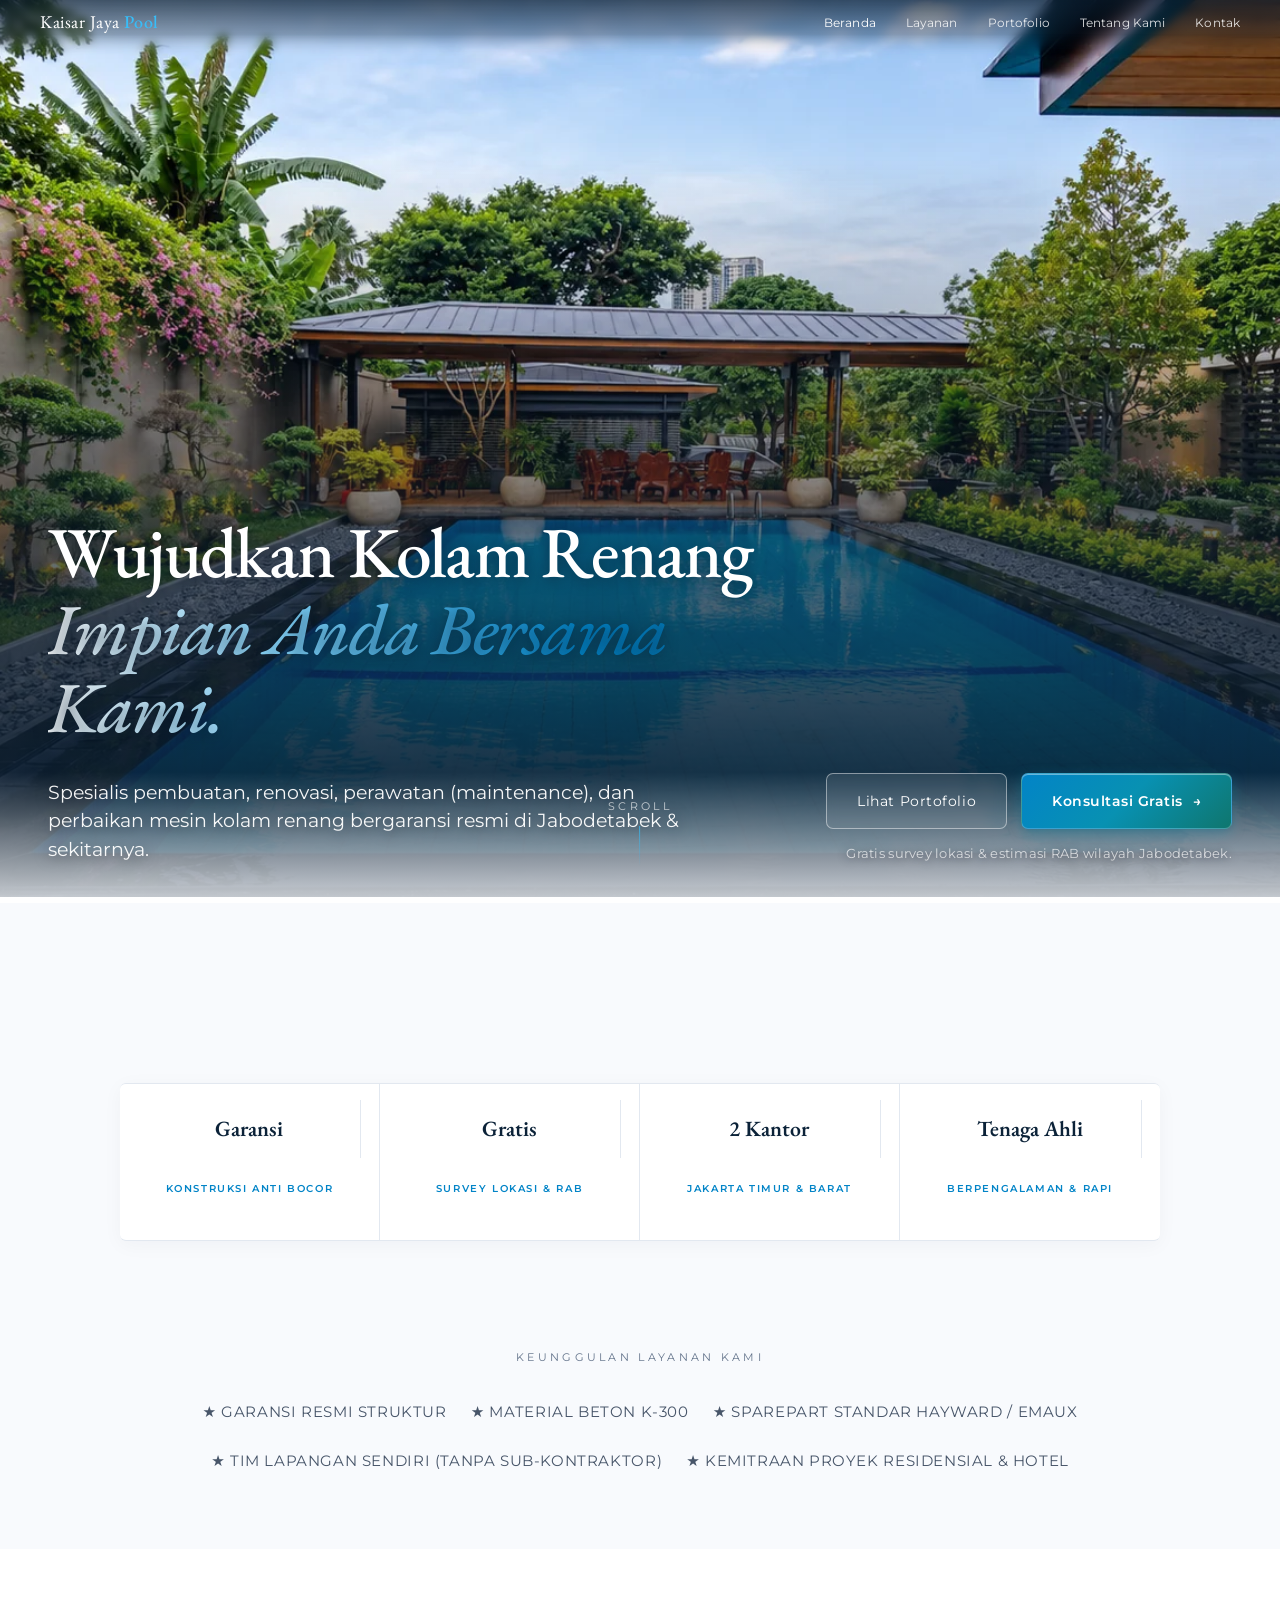
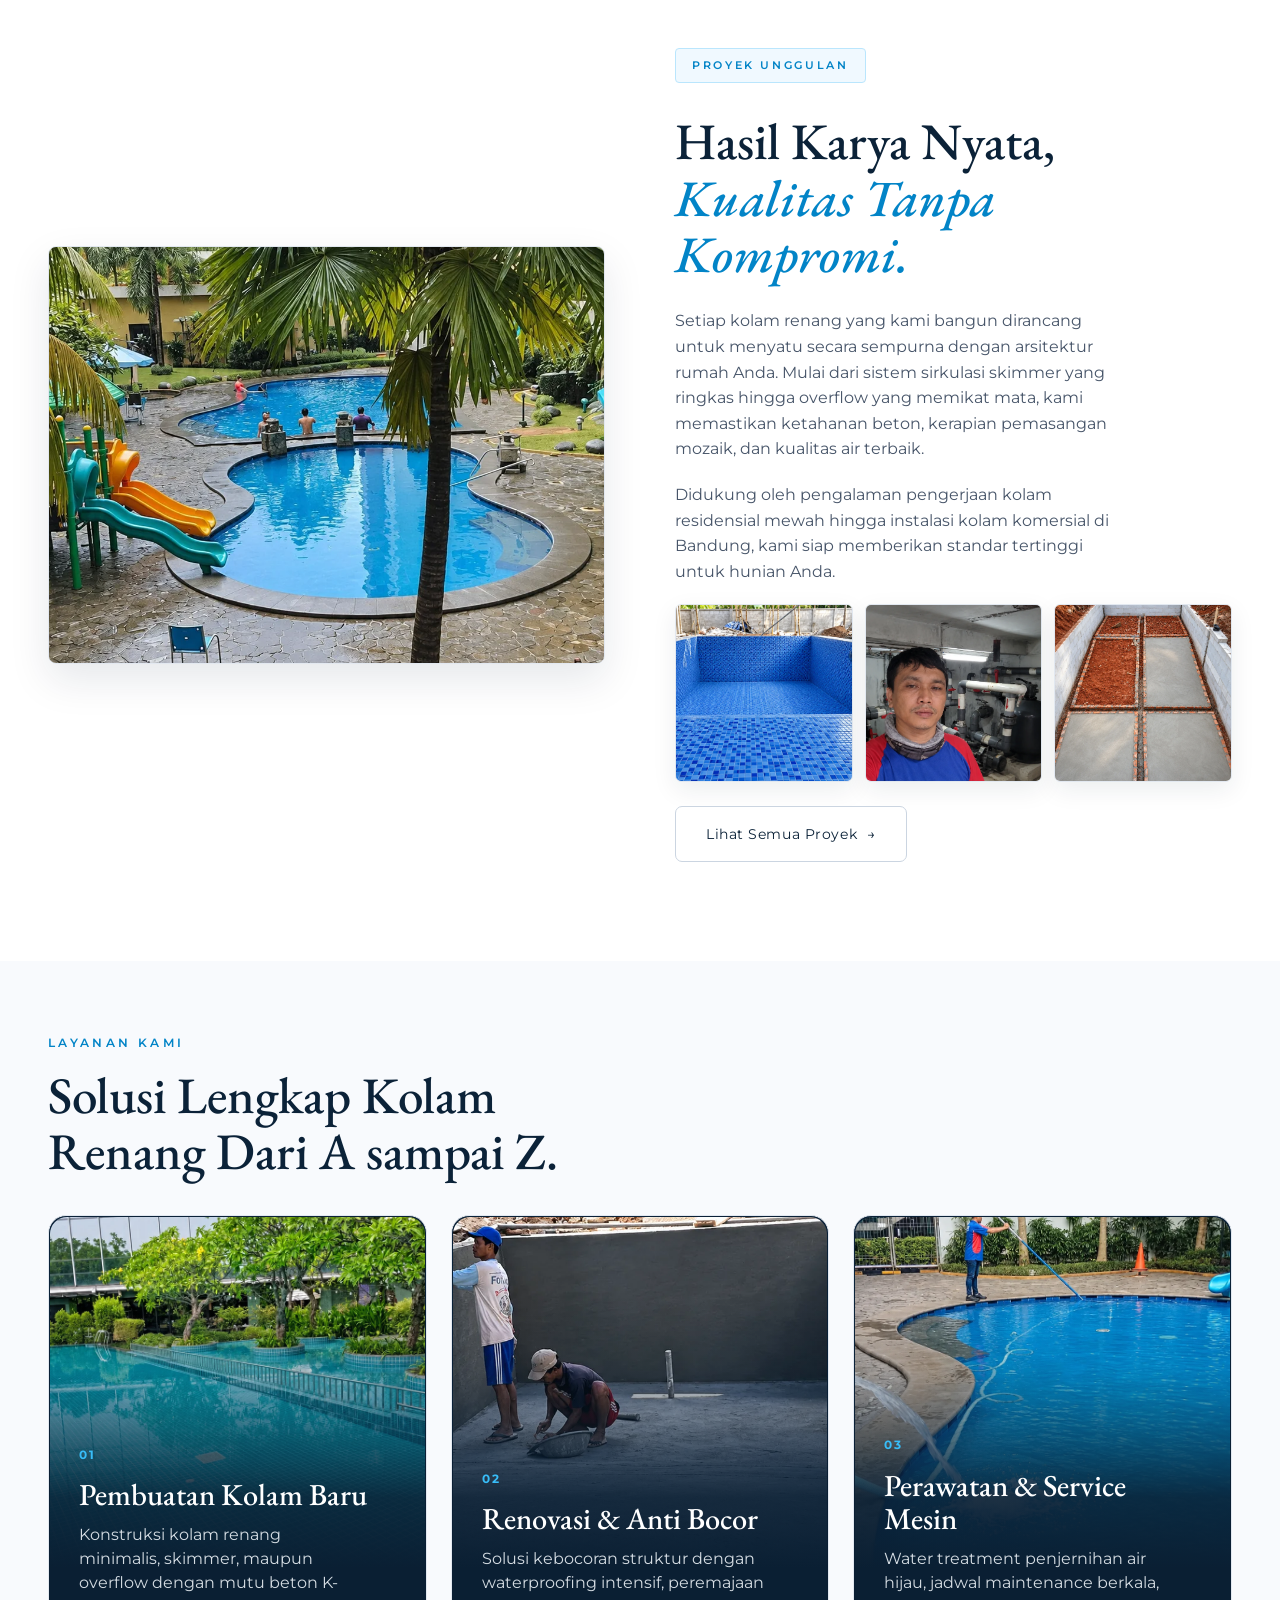
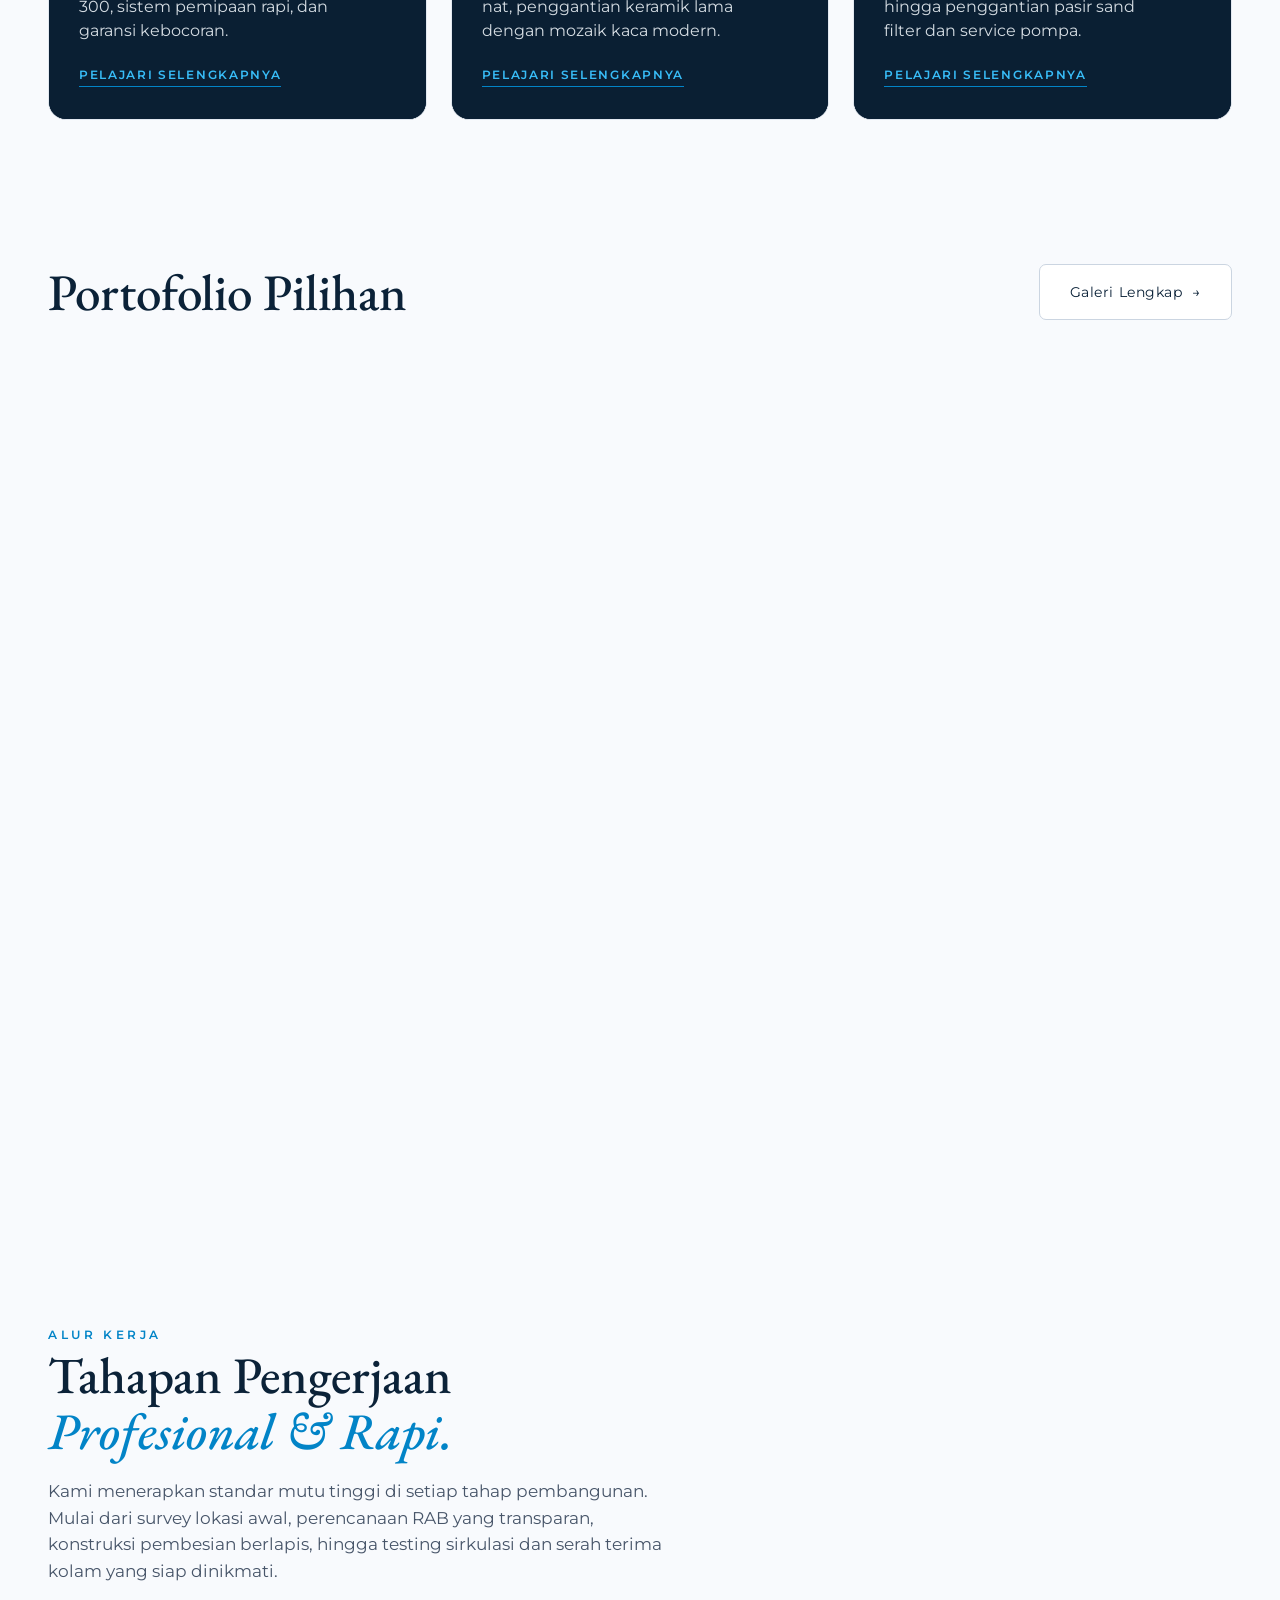
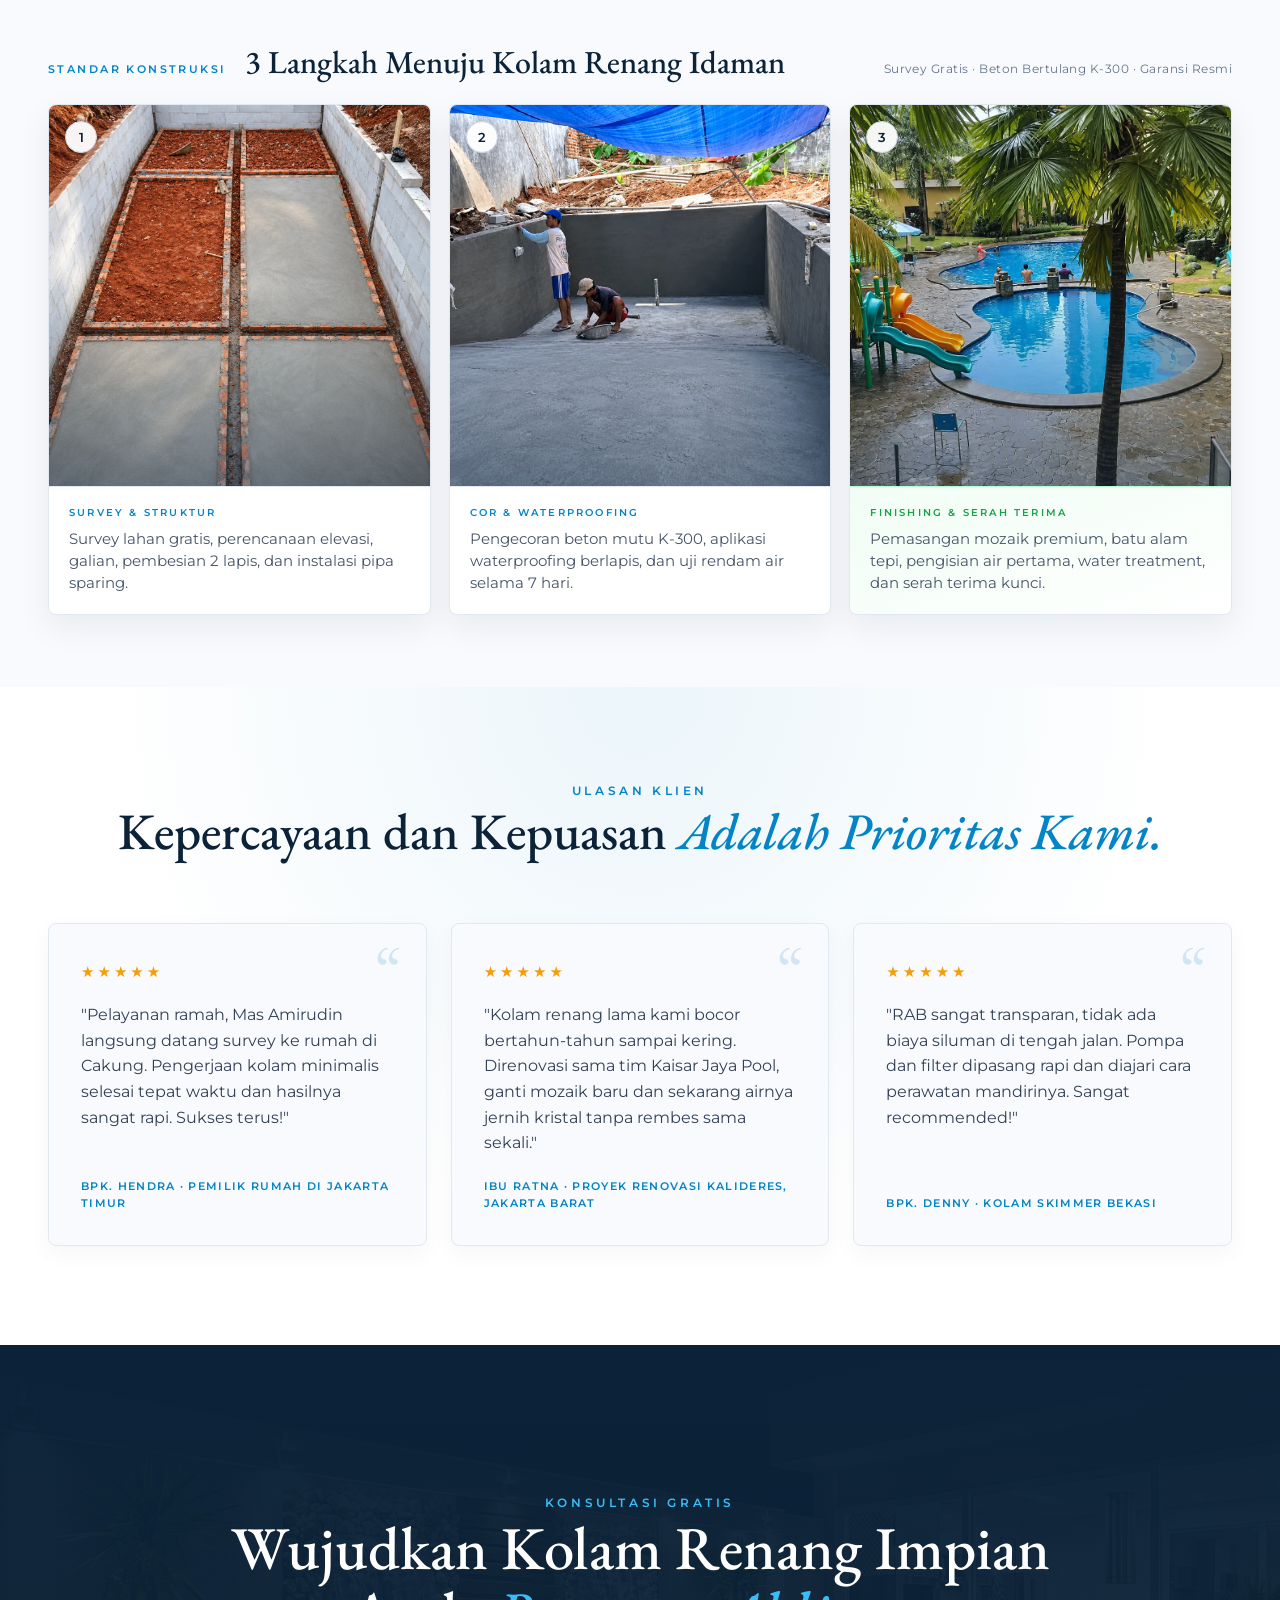
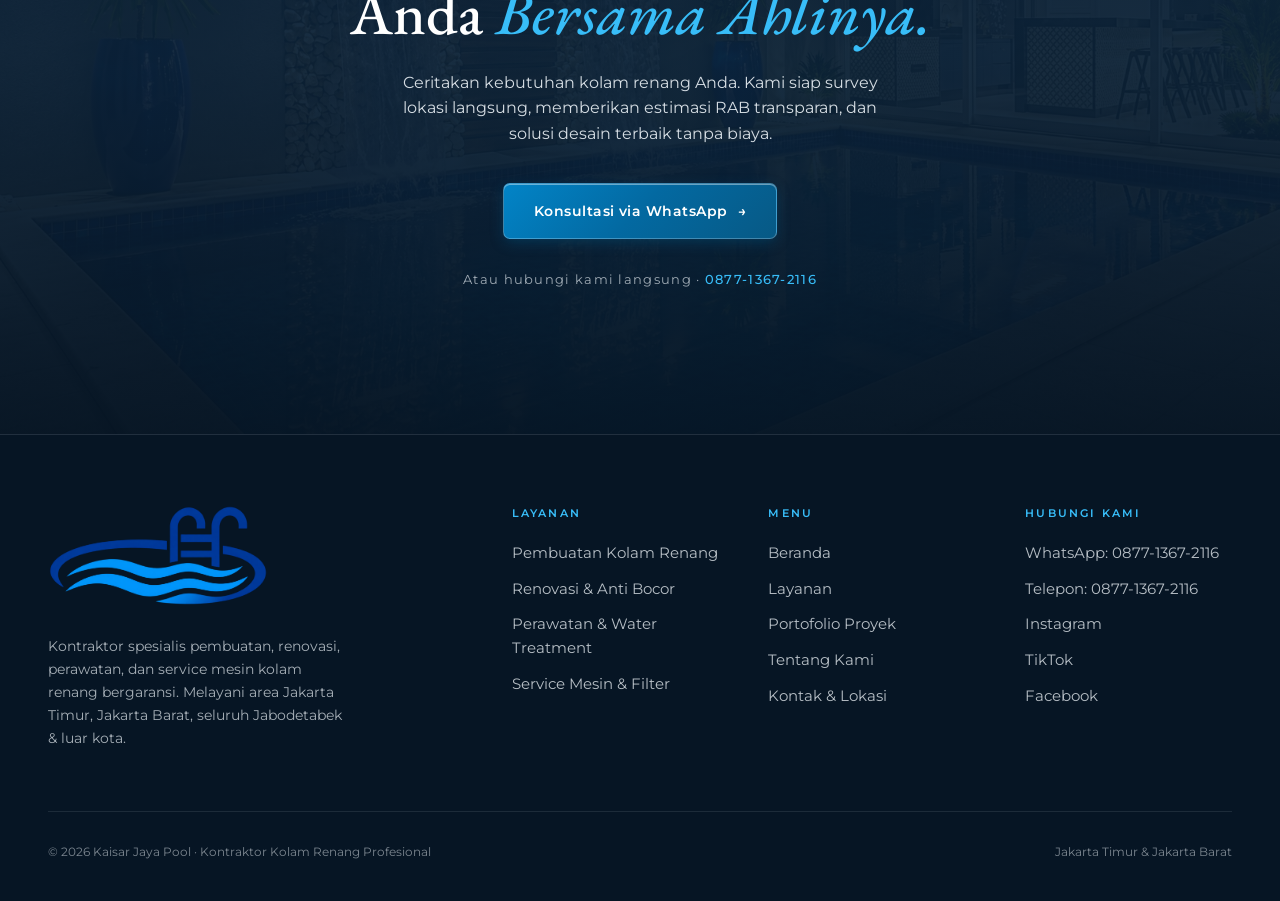
==== commit 59cdad85: "Updates" ====
--- a/index.html
+++ b/index.html
@@ -5,7 +5,7 @@
 <meta name="viewport" content="width=device-width, initial-scale=1.0">
 <title>Kaisar Jaya Pool | Kontraktor Jasa Pembuatan, Renovasi &amp; Perawatan Kolam Renang</title>
 <meta name="description" content="Kontraktor kolam renang profesional terpercaya di Jabodetabek. Melayani pembuatan kolam minimalis, renovasi anti bocor, ganti mozaik, dan perawatan air bergaransi.">
-<link rel="canonical" href="https://berliankaisar77poll.com/">
+<link rel="canonical" href="https://kaisarjayapool.com/">
 <meta property="og:type" content="website">
 <meta property="og:title" content="Kaisar Jaya Pool | Kontraktor Jasa Pembuatan, Renovasi &amp; Perawatan Kolam Renang">
 <meta property="og:description" content="Kontraktor kolam renang profesional terpercaya di Jabodetabek. Melayani pembuatan kolam minimalis, renovasi anti bocor, ganti mozaik, dan perawatan air bergaransi.">
@@ -16,9 +16,9 @@
 <link rel="preconnect" href="https://fonts.gstatic.com" crossorigin>
 <link href="https://fonts.googleapis.com/css2?family=EB+Garamond:ital,wght@0,400;0,500;0,600;1,400;1,500;1,600&family=Montserrat:wght@300;400;500;600&display=swap" rel="stylesheet">
 
-  <script type="module" crossorigin src="/assets/site-BLlXSJ0-.js"></script>
-  <link rel="stylesheet" crossorigin href="/assets/site-C1F9Hs9v.css">
-  <link rel="stylesheet" crossorigin href="/assets/main-DRlKCUxK.css">
+  <script type="module" crossorigin src="/assets/site-BMg-5b2U.js"></script>
+  <link rel="stylesheet" crossorigin href="/assets/site-ioRld8_c.css">
+  <link rel="stylesheet" crossorigin href="/assets/main-BsPmQwDR.css">
 </head>
 <body class="home-page">
 <div class="waterline"><span id="wl"></span></div>
@@ -271,7 +271,7 @@
   "alternateName": "KJ Pool",
   "description": "Jasa pembuatan, renovasi, perawatan (maintenance), dan perbaikan mesin kolam renang bergaransi di Jabodetabek &amp; sekitarnya.",
   "telephone": "+62-877-1367-2116",
-  "url": "https://berliankaisar77poll.com/",
+  "url": "https://kaisarjayapool.com/",
   "areaServed": [
     "Jakarta Timur", "Jakarta Barat", "Jakarta Selatan", "Jakarta Pusat", "Jakarta Utara",
     "Bekasi", "Depok", "Tangerang", "Bogor"
--- a/assets/site-ioRld8_c.css
+++ b/assets/site-ioRld8_c.css
@@ -0,0 +1 @@
+:root{--obsidian: #F8FAFD;--obsidian-2: #F0F6FA;--water-deep: #0B2238;--caustic: #0284C7;--caustic-soft: #00A3E0;--travertine: #0284C7;--bone: #0B2238;--bone-dim: #475569;--bone-faint: #64748B;--hairline: #E2E8F0;--serif: "EB Garamond", Georgia, serif;--sans: "Montserrat", system-ui, sans-serif}*{margin:0;padding:0;box-sizing:border-box}html{scroll-behavior:smooth}body{background:var(--obsidian);color:var(--bone-dim);font-family:var(--sans);font-weight:400;line-height:1.6;overflow-x:hidden;-webkit-font-smoothing:antialiased}::selection{background:#bae6fd;color:#0369a1}img{display:block;max-width:100%}a{color:inherit}.nowrap{white-space:nowrap}.waterline{position:fixed;top:0;left:0;height:2px;width:100%;z-index:200}.waterline span{display:block;height:100%;width:0;background:linear-gradient(90deg,#0284c7,#38bdf8);box-shadow:0 0 12px #38bdf8}nav{position:fixed;top:0;left:0;width:100%;z-index:100;display:flex;align-items:center;justify-content:space-between;padding:8px 40px 20px;transition:padding .5s,background .5s,backdrop-filter .5s}nav:before{content:"";position:absolute;top:0;right:0;bottom:0;left:0;z-index:-1;background:linear-gradient(to bottom,rgba(10,28,46,.72) 0%,rgba(10,28,46,.35) 60%,transparent 100%);backdrop-filter:blur(5px);-webkit-backdrop-filter:blur(5px);opacity:1;transition:opacity .5s;pointer-events:none;mask-image:linear-gradient(to bottom,#000 0%,#000 60%,transparent 100%);-webkit-mask-image:linear-gradient(to bottom,#000 0%,#000 60%,transparent 100%)}nav.scrolled:before{opacity:0}nav.scrolled{padding:11px 40px;background:#fffffff0;backdrop-filter:blur(20px) saturate(1.4);-webkit-backdrop-filter:blur(20px) saturate(1.4);border-bottom:1px solid #E2E8F0;box-shadow:0 4px 20px #0b22380d}.brand{font-family:var(--serif);font-size:18px;font-weight:400;letter-spacing:.03em;text-decoration:none;color:#fff;transition:color .3s}.brand b{font-weight:500;color:#38bdf8}nav.scrolled .brand{color:#0b2238}nav.scrolled .brand b{color:#0284c7}.nav-links{display:flex;gap:30px;align-items:center}.nav-links a{color:#ffffffd9;text-decoration:none;font-size:12px;letter-spacing:.01em;text-transform:none;font-weight:400;transition:color .3s}.nav-links a:hover,.nav-links a.active{color:#fff}nav.scrolled .nav-links a{color:#475569}nav.scrolled .nav-links a:hover,nav.scrolled .nav-links a.active{color:#0284c7}.nav-cta{border:1px solid #CBD5E1;padding:7px 16px;border-radius:980px;color:#fff!important;font-size:12px;transition:all .4s}nav.scrolled .nav-cta{border-color:#0284c7;color:#0284c7!important;background:#f0f9ff}nav.scrolled .nav-cta:hover{background:#0284c7;color:#fff!important}.nav-toggle{display:none;background:none;border:none;color:#fff;font-size:26px;cursor:pointer;line-height:1}nav.scrolled .nav-toggle{color:#0b2238}.mobile-menu{position:fixed;top:0;right:0;bottom:0;left:0;z-index:99;background:#f8fafdfa;backdrop-filter:blur(20px);-webkit-backdrop-filter:blur(20px);display:none;flex-direction:column;align-items:center;justify-content:center;gap:30px}.mobile-menu.open{display:flex}.mobile-menu a{color:#0b2238;text-decoration:none;font-family:var(--serif);font-size:1.8rem;transition:color .3s}.mobile-menu a:hover,.mobile-menu a.active{color:#0284c7}.btn{display:inline-flex;align-items:center;gap:10px;text-decoration:none;font-size:14px;letter-spacing:.04em;padding:16px 30px;border-radius:7px;transition:all .45s cubic-bezier(.2,.7,.3,1);cursor:pointer;border:none;font-family:var(--sans);-webkit-font-smoothing:antialiased;text-shadow:none}.btn .arr{display:inline-block;transition:transform .4s cubic-bezier(.2,.7,.3,1)}.btn:hover .arr{transform:translate(4px)}.btn-primary{background:linear-gradient(135deg,#0284c7,#0369a1,#075985);color:#fff;font-weight:600;letter-spacing:.035em;border:1px solid rgba(255,255,255,.24);box-shadow:inset 0 1px #fff6,0 4px 14px -1px #0369a159,0 2px 6px -1px #0b223826}.btn-primary:hover{background:linear-gradient(135deg,#0380c2,#0274b0,#064e75);box-shadow:inset 0 1px #ffffff8c,0 8px 24px -2px #0369a17a,0 4px 10px -1px #0b223833;transform:translateY(-2.5px)}.btn-ghost{color:#0b2238;border:1px solid #CBD5E1;background:#fff;border-radius:7px}.btn-ghost:hover{border-color:#0284c7;color:#0284c7;background:#f0f9ff}.reveal{opacity:0;transform:translateY(44px);transition:opacity 1.1s cubic-bezier(.2,.7,.3,1),transform 1.1s cubic-bezier(.2,.7,.3,1)}.reveal.in{opacity:1;transform:none}.reveal-group>*{opacity:0;transform:translateY(38px);transition:opacity 1s cubic-bezier(.2,.7,.3,1),transform 1s cubic-bezier(.2,.7,.3,1)}.reveal-group.in>*{opacity:1;transform:none}.reveal-group.in>*:nth-child(1){transition-delay:0s}.reveal-group.in>*:nth-child(2){transition-delay:.09s}.reveal-group.in>*:nth-child(3){transition-delay:.18s}.reveal-group.in>*:nth-child(4){transition-delay:.27s}.reveal-group.in>*:nth-child(5){transition-delay:.36s}.reveal-group.in>*:nth-child(6){transition-delay:.45s}.reveal-group.in>*:nth-child(7){transition-delay:.54s}.reveal-group.in>*:nth-child(8){transition-delay:.63s}.hero-media{will-change:transform;transform:scale(1.1);transform-origin:center top}.page-hero{position:relative;height:68vh;min-height:480px;max-height:640px;display:flex;align-items:flex-end;overflow:hidden}.page-hero img{position:absolute;top:0;right:0;bottom:0;left:0;width:100%;height:100%;object-fit:cover;object-position:center 38%;z-index:1;transform:scale(1.02)}.page-hero:after{content:"";position:absolute;top:0;right:0;bottom:0;left:0;z-index:2;background:linear-gradient(to top,#f8fafd,#f8fafdfa 4%,#0a1c2ee0 18%,#0a1c2e9e 42%,#0a1c2e59 68%,#0a1c2ea6);pointer-events:none}.page-hero .wrap{position:relative;z-index:3;padding:0 48px 6vh;max-width:1280px;margin:0 auto;width:100%;text-shadow:0 2px 14px rgba(10,28,46,.65)}.eyebrow{display:inline-block;font-size:12px;letter-spacing:.34em;text-transform:uppercase;color:#38bdf8;font-weight:600;margin-bottom:12px;text-shadow:0 1px 8px rgba(10,28,46,.8)}.page-hero h1{font-family:var(--serif);font-weight:500;font-size:clamp(2.2rem,5vw,4rem);line-height:1.08;letter-spacing:-.015em;max-width:960px;color:#fff;margin:0 0 14px}.page-hero h1 em{font-style:italic;font-weight:500;background:linear-gradient(95deg,#fff,#7dd3fc 34%,#0284c7 72%,#0369a1);-webkit-background-clip:text;background-clip:text;-webkit-text-fill-color:transparent;color:transparent}.page-hero .hero-sub{margin:0;max-width:720px;font-size:clamp(.98rem,1.35vw,1.15rem);color:#ffffffeb;font-weight:400;line-height:1.55;text-shadow:0 1px 10px rgba(10,28,46,.8)}@media(max-width:900px){.page-hero{height:60vh;min-height:420px}.page-hero .wrap{padding:0 22px 3.5vh}.page-hero h1{font-size:clamp(1.75rem,7.5vw,2.5rem)}.page-hero .hero-sub{font-size:.92rem;line-height:1.45}}section{position:relative}.sec-label{font-size:12px;letter-spacing:.3em;text-transform:uppercase;color:#0284c7;font-weight:600;margin-bottom:22px}.wrap{max-width:1280px;margin:0 auto;padding:0 48px}.prose{max-width:760px}.prose p{color:#475569;margin-bottom:22px;font-size:1.05rem}.prose h2{font-family:var(--serif);font-weight:500;font-size:clamp(1.8rem,3.5vw,2.8rem);line-height:1.15;margin:0 0 28px;color:#0b2238}.prose h2 em{font-style:italic;color:#0284c7}footer{background:#061524;border-top:1px solid rgba(226,232,240,.12);padding:70px 48px 40px;margin-top:0}.foot-grid{max-width:1280px;margin:0 auto 60px;display:grid;grid-template-columns:2fr 1fr 1fr 1fr;gap:50px}.foot-brand{margin-bottom:20px}.foot-brand a{display:inline-block;text-decoration:none}.foot-logo{max-width:220px;width:100%;height:auto;display:block}.foot-grid>div>p{font-size:.9rem;color:#f0f6faad;max-width:300px}.foot-col h4{font-size:11px;letter-spacing:.2em;text-transform:uppercase;color:#38bdf8;font-weight:600;margin-bottom:20px}.foot-col a{display:block;color:#f0f6fabf;text-decoration:none;font-size:.92rem;margin-bottom:12px;transition:color .3s}.foot-col a:hover{color:#fff}.foot-bottom{max-width:1280px;margin:0 auto;display:flex;justify-content:space-between;padding-top:30px;border-top:1px solid rgba(226,232,240,.1);font-size:12px;color:#f0f6fa80;flex-wrap:wrap;gap:14px}.quote{position:relative;padding:16vh 48px;text-align:center;overflow:hidden;background:linear-gradient(180deg,#0b2238,#061524)}.quote:after{content:"";position:absolute;top:0;right:0;bottom:0;left:0;z-index:0;background:url(/img/hero/Luxurious%20Modern%20Pool%20at%20Night.webp) center/cover no-repeat;opacity:.28}.quote:before{content:"";position:absolute;top:0;right:0;bottom:0;left:0;z-index:1;background:linear-gradient(180deg,#0b2238,#0b2238cc 45%,#061524f2),radial-gradient(ellipse at 50% 120%,rgba(2,132,199,.28),transparent 55%)}.quote-inner{position:relative;z-index:3;max-width:920px;margin:0 auto}.quote .sec-label{color:#38bdf8!important;font-weight:600}.quote h2{font-family:var(--serif);font-weight:500;font-size:clamp(2.2rem,4.8vw,3.8rem);line-height:1.08;margin-bottom:24px;color:#fff}.quote h2 em{font-style:italic;color:#38bdf8}.quote p{color:#f0f6fae0;max-width:480px;margin:0 auto 36px}.quote .phone{margin-top:30px;font-size:13px;letter-spacing:.1em;color:#f0f6faa6}.quote .phone a{color:#38bdf8;font-weight:500;text-decoration:none}.quote .phone a:hover{color:#fff}.quote .btn-primary{background:linear-gradient(135deg,#0284c7,#0369a1,#075985);color:#fff;font-weight:600;letter-spacing:.035em;border:1px solid rgba(255,255,255,.24);box-shadow:inset 0 1px #fff6,0 4px 14px -1px #0369a159,0 2px 6px -1px #0b223826}.quote .btn-primary:hover{background:linear-gradient(135deg,#0380c2,#0274b0,#064e75);box-shadow:inset 0 1px #ffffff8c,0 8px 24px -2px #0369a17a,0 4px 10px -1px #0b223833;transform:translateY(-2.5px)}@media(max-width:900px){nav,nav.scrolled{padding:16px 22px}.nav-links{display:none}.nav-toggle{display:block}.wrap,.page-hero .wrap{padding-left:22px;padding-right:22px}footer{padding:54px 22px 36px}.foot-grid{grid-template-columns:1fr 1fr;gap:30px}.quote{padding:12vh 22px}}@media(prefers-reduced-motion:reduce){*{animation:none!important;transition:none!important}.reveal,.reveal-group>*{opacity:1;transform:none!important}.hero-media{transform:none!important}}
--- a/assets/main-BsPmQwDR.css
+++ b/assets/main-BsPmQwDR.css
@@ -0,0 +1 @@
+body.home-page{--obsidian: #F8FAFD;--obsidian-2: #F0F6FA;--water-deep: #0B2238;--caustic: #0284C7;--caustic-soft: #00A3E0;--travertine: #0284C7;--bone: #0B2238;--bone-dim: #475569;--bone-faint: #64748B;--hairline: #E2E8F0;background:#f8fafd;color:#475569}body.home-page ::selection{background:#bae6fd;color:#0369a1}body.home-page .btn-primary,body.home-page .quote .btn-primary{background:linear-gradient(135deg,#0284c7,#0369a1,#075985);color:#fff;font-weight:600;letter-spacing:.035em;border:1px solid rgba(255,255,255,.24);box-shadow:inset 0 1px #fff6,0 4px 14px -1px #0369a159,0 2px 6px -1px #0b223826}body.home-page .btn-primary:hover,body.home-page .quote .btn-primary:hover{background:linear-gradient(135deg,#0380c2,#0274b0,#064e75);box-shadow:inset 0 1px #ffffff8c,0 8px 24px -2px #0369a17a,0 4px 10px -1px #0b223833;transform:translateY(-2.5px)}body.home-page .hero .btn-primary,body.home-page .hero-actions .btn-primary{background:linear-gradient(135deg,#0284c7,#0891b2,#0f766e);color:#fff;font-weight:600;letter-spacing:.035em;border:1px solid rgba(255,255,255,.22);box-shadow:inset 0 1px #fff6,0 4px 14px -1px #0891b261,0 2px 6px -1px #0b223826}body.home-page .hero .btn-primary:hover,body.home-page .hero-actions .btn-primary:hover{background:linear-gradient(135deg,#0ea5e9,#06b6d4,#0d9488);box-shadow:inset 0 1px #ffffff8c,0 8px 24px -2px #0891b280,0 4px 10px -1px #0b223833;transform:translateY(-2.5px)}body.home-page .btn-ghost{color:#0b2238;border:1px solid #CBD5E1;background:#fff}body.home-page .btn-ghost:hover{border-color:#0284c7;color:#0284c7;background:#f0f9ff}body.home-page .waterline span{background:linear-gradient(90deg,#0284c7,#38bdf8);box-shadow:0 0 12px #38bdf8}body.home-page nav:before{background:linear-gradient(to bottom,rgba(10,28,46,.72) 0%,rgba(10,28,46,.35) 60%,transparent 100%)}body.home-page nav .brand{color:#fff}body.home-page nav .brand b{color:#38bdf8}body.home-page nav .nav-links a{color:#ffffffd9}body.home-page nav .nav-links a:hover,body.home-page nav .nav-links a.active{color:#fff}body.home-page nav .nav-toggle{color:#fff}body.home-page nav.scrolled{background:#fffffff0;-webkit-backdrop-filter:blur(20px) saturate(1.4);backdrop-filter:blur(20px) saturate(1.4);border-bottom:1px solid #E2E8F0;box-shadow:0 4px 20px #0b22380f}body.home-page nav.scrolled .brand{color:#0b2238}body.home-page nav.scrolled .brand b{color:#0284c7}body.home-page nav.scrolled .nav-links a{color:#475569}body.home-page nav.scrolled .nav-links a:hover,body.home-page nav.scrolled .nav-links a.active{color:#0284c7}body.home-page nav.scrolled .nav-toggle{color:#0b2238}body.home-page .mobile-menu{background:#f8fafdfa}body.home-page .mobile-menu a{color:#0b2238}body.home-page .mobile-menu a:hover,body.home-page .mobile-menu a.active{color:#0284c7}.hero{position:relative;height:100vh;min-height:680px;display:flex;align-items:flex-end;overflow:hidden}.hero-media,.hero-media video,.hero-media img{position:absolute;top:0;right:0;bottom:0;left:0;width:100%;height:100%;object-fit:cover;z-index:1}.hero-media:after{content:"";position:absolute;top:0;right:0;bottom:0;left:0;z-index:2;background:linear-gradient(to top,#FFFFFF 0%,rgba(248,250,253,.98) 6%,rgba(10,28,46,.88) 22%,rgba(10,28,46,.58) 46%,rgba(10,28,46,.2) 68%,transparent 84%)}.hero-content{position:relative;z-index:5;width:100%;max-width:1600px;margin:0 auto;padding:0 48px 4vh;display:flex;align-items:flex-end;justify-content:space-between;gap:48px;text-shadow:0 2px 14px rgba(10,28,46,.55)}.hero-text{max-width:880px}.hero .eyebrow{font-size:12px;letter-spacing:.34em;text-transform:uppercase;color:#38bdf8;font-weight:600;margin-bottom:22px}.hero h1{font-family:var(--serif);font-weight:500;font-size:clamp(2.6rem,5.6vw,5rem);line-height:1.08;letter-spacing:-.025em;margin-bottom:24px;color:#fff}.hero h1 .ln{display:block}.hero h1 .ln:nth-child(2){font-style:italic;font-weight:500;padding-bottom:.12em;background:linear-gradient(95deg,#fff,#7dd3fc 34%,#0284c7 72%,#0369a1);-webkit-background-clip:text;background-clip:text;-webkit-text-fill-color:transparent;color:transparent}.hero-sub{margin-top:20px;max-width:680px;font-size:clamp(1.05rem,1.5vw,1.22rem);color:#fffffff2;font-weight:400;line-height:1.5}.sub-short{display:none}.hero-actions{display:flex;gap:14px;align-items:center;flex-shrink:0}.hero-actions .btn-ghost{color:#fff!important;border:1px solid rgba(255,255,255,.45)!important;background:#ffffff14!important;-webkit-backdrop-filter:blur(6px);backdrop-filter:blur(6px)}.hero-actions .btn-ghost:hover{border-color:#38bdf8!important;background:#38bdf838!important;color:#fff!important}.hero-cta-col{display:flex;flex-direction:column;align-items:flex-end;gap:14px;flex-shrink:0}.hero-qualifier{margin:0;font-size:13px;letter-spacing:.02em;color:#ffffffb3;text-shadow:0 1px 8px rgba(10,28,46,.7)}.scroll-hint{position:absolute;bottom:34px;left:50%;transform:translate(-50%);z-index:5;font-size:11px;letter-spacing:.3em;text-transform:uppercase;color:#ffffffb3;display:flex;flex-direction:column;align-items:center;gap:10px}.scroll-hint .line{width:1px;height:40px;background:linear-gradient(rgba(56,189,248,.8),transparent);animation:pulse 2s ease-in-out infinite}.seam-guard{height:6px;margin-top:-3px;position:relative;z-index:10;background:#fff;pointer-events:none}@keyframes pulse{0%,to{opacity:.3}50%{opacity:1}}.proof{background:#fff;border-top:1px solid #E2E8F0;border-bottom:1px solid #E2E8F0;display:grid;grid-template-columns:repeat(4,1fr);max-width:1040px;margin:20vh auto 4vh;box-shadow:0 4px 20px #0b22380a;border-radius:6px}.proof div{padding:16px 18px;text-align:center;border-right:1px solid #E2E8F0}.proof div:last-child{border-right:none}.proof .n{font-family:var(--serif);font-size:clamp(1.2rem,1.7vw,1.6rem);font-weight:600;color:#0b2238;line-height:1.6rem;white-space:nowrap}.proof .l{font-size:10px;letter-spacing:.16em;text-transform:uppercase;color:#0284c7;font-weight:600;line-height:1.3;margin-top:8px;min-height:2.6em;box-sizing:content-box}.signature{padding:11vh 48px;overflow:hidden;background:#fff}.signature-grid{max-width:1280px;margin:0 auto;display:grid;grid-template-columns:1fr 1fr;gap:70px;align-items:center}.sig-media{position:relative;aspect-ratio:4/3;border-radius:8px;overflow:hidden;box-shadow:0 16px 40px #0b22381a;border:1px solid #E2E8F0}.sig-media img{width:100%;height:100%;object-fit:cover}.sig-text h2{font-family:var(--serif);font-weight:500;font-size:clamp(2rem,4vw,3.4rem);line-height:1.1;margin-bottom:26px;color:#0b2238}.sig-text h2 em{font-style:italic;color:#0284c7}.sig-text p{color:#475569;max-width:460px;margin-bottom:20px}.sig-tag{display:inline-block;font-size:11px;letter-spacing:.24em;text-transform:uppercase;color:#0284c7;background:#f0f9ff;border:1px solid #BAE6FD;padding:8px 16px;border-radius:4px;margin-bottom:30px;font-weight:600}.sig-thumbs{display:grid;grid-template-columns:repeat(3,1fr);gap:12px;margin-top:18px}.sig-thumbs img{aspect-ratio:1;object-fit:cover;border-radius:6px;box-shadow:0 8px 24px #0b223814;border:1px solid #E2E8F0}.sig-text .btn-ghost{border:1px solid #CBD5E1;color:#0b2238;background:#fff}.sig-text .btn-ghost:hover{border-color:#0284c7;color:#0284c7;background:#f0f9ff}.services{position:relative;padding:8vh 48px;max-width:1280px;margin:0 auto}.services-head{display:flex;justify-content:space-between;align-items:flex-end;margin-bottom:36px;flex-wrap:wrap;gap:20px}.services-head h2{font-family:var(--serif);font-weight:500;font-size:clamp(2rem,4vw,3.2rem);line-height:1.1;max-width:560px;color:#0b2238}.sh-eyebrow{display:block;font-family:var(--sans);font-size:12px;font-weight:600;letter-spacing:.28em;text-transform:uppercase;color:#0284c7;margin-bottom:14px}.svc-grid{display:grid;grid-template-columns:repeat(3,1fr);gap:24px}.svc{position:relative;border-radius:18px;overflow:hidden;display:block;aspect-ratio:3/4;background:#0b2238;transform:translateZ(0);-webkit-mask-image:-webkit-radial-gradient(white,black);transition:transform .5s cubic-bezier(.2,.7,.3,1),box-shadow .5s cubic-bezier(.2,.7,.3,1);text-decoration:none;box-shadow:0 12px 32px #0b223814;border:1px solid #E2E8F0}.svc *{text-decoration:none}.svc-img{position:absolute;top:1px;right:1px;bottom:1px;left:1px;overflow:hidden;border-radius:17px}.svc-img img{position:absolute;left:50%;bottom:0;transform:translate(-50%);width:auto;height:135%;max-width:none;min-width:101%;object-fit:cover;transition:transform .9s cubic-bezier(.2,.7,.3,1)}.svc:hover .svc-img img{transform:translate(-50%) scale(1.05)}.svc:before{content:"";position:absolute;top:0;right:0;bottom:0;left:0;z-index:3;border-radius:18px;border:1.5px solid rgba(11,34,56,.2);pointer-events:none}.svc:after{content:"";position:absolute;top:0;right:0;bottom:0;left:0;z-index:1;background:linear-gradient(to top,#0A1F33 0%,#0A1F33 30%,rgba(10,31,51,.92) 44%,rgba(10,31,51,.6) 56%,rgba(10,31,51,.2) 70%,transparent 84%);pointer-events:none}.svc:hover{transform:translateY(-8px) translateZ(0);box-shadow:0 20px 48px #0284c738}.svc-body{position:absolute;left:0;right:0;bottom:0;z-index:4;padding:30px 30px 32px}.svc-body .num{font-family:var(--sans);font-size:12px;font-weight:700;letter-spacing:.16em;color:#38bdf8;margin-bottom:14px}.svc-body h3{font-family:var(--serif);font-weight:500;font-size:1.9rem;margin-bottom:12px;color:#fff;line-height:1.1}.svc-body p{font-size:1rem;line-height:1.5;color:#f0f6fae0;margin-bottom:18px;max-width:90%}.svc-body span{font-size:12px;font-weight:600;letter-spacing:.14em;text-transform:uppercase;color:#38bdf8;border-bottom:1.5px solid #0284C7;padding-bottom:4px;transition:color .3s,border-color .3s}.svc:hover .svc-body span{color:#fff;border-bottom-color:#38bdf8}.portfolio{padding:8vh 0 10vh;background:#f8fafd}.portfolio .services-head{padding:0 48px;max-width:1280px;margin:0 auto 56px}.portfolio .services-head h2{color:#0b2238}.portfolio .btn-ghost{color:#0b2238;border:1px solid #CBD5E1;background:#fff}.portfolio .btn-ghost:hover{border-color:#0284c7;color:#0284c7;background:#f0f9ff}.pf-grid{display:grid;grid-template-columns:repeat(12,1fr);grid-auto-rows:240px;grid-auto-flow:dense;gap:18px;padding:0 48px;max-width:1600px;margin:0 auto}.pf{position:relative;border-radius:8px;overflow:hidden;display:flex;align-items:flex-end;box-shadow:0 12px 32px #0b223814;border:1px solid #E2E8F0}.pf img{position:absolute;top:0;right:0;bottom:0;left:0;width:100%;height:100%;object-fit:cover;z-index:1;transition:transform .8s cubic-bezier(.2,.7,.3,1)}.pf:hover img{transform:scale(1.05)}.pf:before{content:"";position:absolute;top:0;right:0;bottom:0;left:0;background:linear-gradient(to top,rgba(11,34,56,.92),transparent 55%);z-index:2;opacity:0;transition:opacity .5s}.pf:hover:before{opacity:1}.pf-cap{position:relative;z-index:3;padding:26px;opacity:0;transform:translateY(10px);transition:all .5s}.pf:hover .pf-cap{opacity:1;transform:none}.pf-cap .loc{font-size:11px;letter-spacing:.22em;text-transform:uppercase;color:#38bdf8;font-weight:600;margin-bottom:6px}.pf-cap .ttl{font-family:var(--serif);font-size:1.3rem;color:#fff}.c3{grid-column:span 3}.c4{grid-column:span 4}.c5{grid-column:span 5}.c6{grid-column:span 6}.c7{grid-column:span 7}.c8{grid-column:span 8}.r2{grid-row:span 2}.process{padding:11vh 0 4vh;background:#f8fafd}.process .services-head{padding:0 48px;max-width:1280px;margin:0 auto 18px}.sec-label{font-size:12px;letter-spacing:.3em;text-transform:uppercase;color:#0284c7;font-weight:600;margin-bottom:22px}.process .services-head h2{color:#0b2238}.process .services-head h2 em{color:#0284c7;font-style:italic}.process-intro{max-width:1280px;margin:0 auto 60px;padding:0 48px}.process-intro p{color:#475569;max-width:620px;font-size:1.05rem}.build{max-width:1600px;margin:0 auto 4vh;padding:0 48px}.build-head{display:flex;align-items:baseline;gap:18px;margin-bottom:24px;flex-wrap:wrap}.build-head .loc{font-size:11px;letter-spacing:.22em;text-transform:uppercase;color:#0284c7;font-weight:600}.build-head .ttl{font-family:var(--serif);font-weight:500;font-size:clamp(1.4rem,2.6vw,2rem);line-height:1.1;color:#0b2238}.build-head .meta{font-size:12px;letter-spacing:.04em;color:#64748b;margin-left:auto}.stage-row{display:grid;grid-template-columns:repeat(3,1fr);gap:18px;align-items:start}.stage{position:relative;border-radius:8px;overflow:hidden;box-shadow:0 12px 32px #0b223812;background:#fff;border:1px solid #E2E8F0}.stage .frame{position:relative;aspect-ratio:1/1;overflow:hidden}.stage .frame img{position:absolute;top:0;right:0;bottom:0;left:0;width:100%;height:100%;object-fit:cover;transition:transform .8s cubic-bezier(.2,.7,.3,1)}.stage:hover .frame img{transform:scale(1.05)}.stage .num{position:absolute;top:16px;left:16px;z-index:3;width:32px;height:32px;border-radius:50%;display:flex;align-items:center;justify-content:center;font-size:13px;font-weight:600;font-family:var(--sans);color:#0b2238;background:#fffffff2;-webkit-backdrop-filter:blur(8px);backdrop-filter:blur(8px);border:1px solid #CBD5E1;box-shadow:0 4px 12px #0b223814}.stage .frame:after{content:"";position:absolute;top:0;right:0;bottom:0;left:0;background:linear-gradient(to top,rgba(11,34,56,.4),transparent 50%);z-index:2}.stage .cap{padding:18px 20px 20px;background:#fff;border-top:1px solid #E2E8F0;border-radius:0 0 8px 8px}.stage .cap .phase{font-size:10px;letter-spacing:.22em;text-transform:uppercase;color:#0284c7;font-weight:600;margin-bottom:7px}.stage .cap .desc{font-size:.92rem;color:#475569;line-height:1.5}.stage.finished .cap{background:linear-gradient(160deg,#f0fdf4,#fff);border-top-color:#bbf7d0}.stage.finished .cap .phase{color:#16a34a;font-weight:600}.reviews{padding:10vh 48px 11vh;max-width:1280px;margin:0 auto;position:relative;background:#fff}.reviews:before{content:"";position:absolute;top:0;right:0;bottom:0;left:0;background:radial-gradient(ellipse at 50% 0%,rgba(2,132,199,.08),transparent 60%);pointer-events:none}.reviews-head{text-align:center;margin-bottom:64px;position:relative}.reviews-head .sec-label{color:#0284c7;font-weight:600}.reviews-head h2{font-family:var(--serif);font-weight:500;font-size:clamp(2rem,4vw,3.2rem);line-height:1.1;color:#0b2238}.reviews-head h2 em{font-style:italic;color:#0284c7}.reviews-grid{display:grid;grid-template-columns:repeat(3,1fr);gap:24px;position:relative}.rev{position:relative;border-radius:8px;padding:36px 32px 32px;display:flex;flex-direction:column;background:#f8fafd;border:1px solid #E2E8F0;box-shadow:0 8px 24px #0b22380a;transition:border-color .4s,transform .4s,box-shadow .4s}.rev:before{content:"“";position:absolute;top:14px;right:24px;font-family:var(--serif);font-size:4rem;line-height:1;color:#0284c729}.rev:hover{border-color:#38bdf8;transform:translateY(-5px);box-shadow:0 18px 45px #0284c71f}.rev .stars{color:#f59e0b;letter-spacing:3px;font-size:15px;margin-bottom:18px}.rev p{color:#334155;font-size:1rem;line-height:1.6;margin-bottom:22px;flex:1;font-weight:400}.rev-by{font-size:11px;letter-spacing:.12em;text-transform:uppercase;color:#0284c7;font-weight:600}.seenin{padding:8vh 48px 4vh;text-align:center;background:#f8fafd}.seenin-label{font-size:11px;letter-spacing:.3em;text-transform:uppercase;color:#64748b;margin-bottom:34px}.seenin-row{display:flex;flex-wrap:wrap;justify-content:center;align-items:center;gap:24px 48px;margin-bottom:40px}body.home-page .quote{position:relative;padding:16vh 48px;text-align:center;overflow:hidden;background:linear-gradient(180deg,#0b2238,#061524)}body.home-page .quote:after{content:"";position:absolute;top:0;right:0;bottom:0;left:0;z-index:0;background:url(/img/hero/Luxurious%20Modern%20Pool%20at%20Night.webp) center/cover no-repeat;opacity:.28}body.home-page .quote:before{content:"";position:absolute;top:0;right:0;bottom:0;left:0;z-index:1;background:linear-gradient(180deg,#0b2238,#0b2238cc 45%,#061524f2),radial-gradient(ellipse at 50% 120%,rgba(2,132,199,.28),transparent 55%)}body.home-page .quote-inner{position:relative;z-index:3;max-width:920px;margin:0 auto}body.home-page .quote .sec-label{color:#38bdf8!important;font-weight:600}body.home-page .quote h2{font-family:var(--serif);font-weight:500;font-size:clamp(2.2rem,4.8vw,3.8rem);line-height:1.08;margin-bottom:24px;color:#fff}body.home-page .quote h2 em{font-style:italic;color:#38bdf8}body.home-page .quote p{color:#f0f6fae0;max-width:480px;margin:0 auto 36px}body.home-page .quote .phone{margin-top:30px;font-size:13px;letter-spacing:.1em;color:#f0f6faa6}body.home-page .quote .phone a{color:#38bdf8;font-weight:500;text-decoration:none}body.home-page .quote .phone a:hover{color:#fff}body.home-page footer{background:#061524;border-top:1px solid rgba(226,232,240,.12);padding:70px 48px 40px;margin-top:0}body.home-page .foot-brand{font-family:var(--serif);font-size:1.5rem;margin-bottom:18px;color:#fff}body.home-page .foot-grid>div>p{font-size:.9rem;color:#f0f6faad;max-width:300px}body.home-page .foot-col h4{font-size:11px;letter-spacing:.2em;text-transform:uppercase;color:#38bdf8;font-weight:600;margin-bottom:20px}body.home-page .foot-col a{display:block;color:#f0f6fabf;text-decoration:none;font-size:.92rem;margin-bottom:12px;transition:color .3s}body.home-page .foot-col a:hover{color:#fff}body.home-page .foot-bottom{max-width:1280px;margin:0 auto;display:flex;justify-content:space-between;padding-top:30px;border-top:1px solid rgba(226,232,240,.1);font-size:12px;color:#f0f6fa80;flex-wrap:wrap;gap:14px}@media(max-width:900px){.hero{height:100svh}.hero-media:after{background:linear-gradient(to top,#FFFFFF 0%,rgba(248,250,253,.98) 10%,rgba(10,28,46,.88) 28%,rgba(10,28,46,.62) 42%,rgba(10,28,46,.3) 52%,rgba(10,28,46,.08) 62%,transparent 72%)}.hero-content{padding:0 22px 2.8vh;flex-direction:column;align-items:center;gap:16px;text-align:center}.hero-text{display:flex;flex-direction:column;align-items:center}.hero h1{font-size:clamp(1.65rem,8.4vw,2.3rem);line-height:1.12;margin-bottom:0}.hero .eyebrow{margin-bottom:0}.hero-sub{font-size:clamp(.72rem,3.2vw,.92rem);line-height:1.45;margin-top:2px;color:#ffffffe0;white-space:nowrap}.sub-full{display:none}.sub-short{display:inline}.hero h1 .nowrap{white-space:normal}.hero-cta-col{width:100%;align-items:stretch;gap:10px}.hero-actions{width:100%;flex-direction:column;align-items:stretch;gap:10px}.hero-actions .btn-ghost{display:none}.hero-actions .btn{justify-content:center;width:100%}.hero-qualifier{text-align:center;font-size:11.5px;color:#ffffffb3}.scroll-hint{display:none}.signature,.services,.quote{padding-left:22px;padding-right:22px}.signature-grid{grid-template-columns:1fr;gap:36px}.proof{grid-template-columns:repeat(2,1fr);margin-top:8vh}.proof div:nth-child(2){border-right:none}.proof div:nth-child(1),.proof div:nth-child(2){border-bottom:1px solid #E2E8F0}.svc-grid{grid-template-columns:1fr}.pf-grid{grid-template-columns:1fr;grid-auto-rows:280px;padding:0 22px}.c3,.c4,.c5,.c6,.c7,.c8{grid-column:span 1}.r2{grid-row:span 1}.reviews{padding:10vh 22px 13vh}.reviews-grid{grid-template-columns:1fr}.process .services-head,.process-intro,.build{padding-left:22px;padding-right:22px}.stage-row{grid-template-columns:1fr;gap:14px}.build-head .meta{margin-left:0;width:100%}.seenin{padding:7vh 22px 4vh}.seenin-label{margin-bottom:28px}.seenin-row{gap:30px 36px;margin-bottom:36px}}
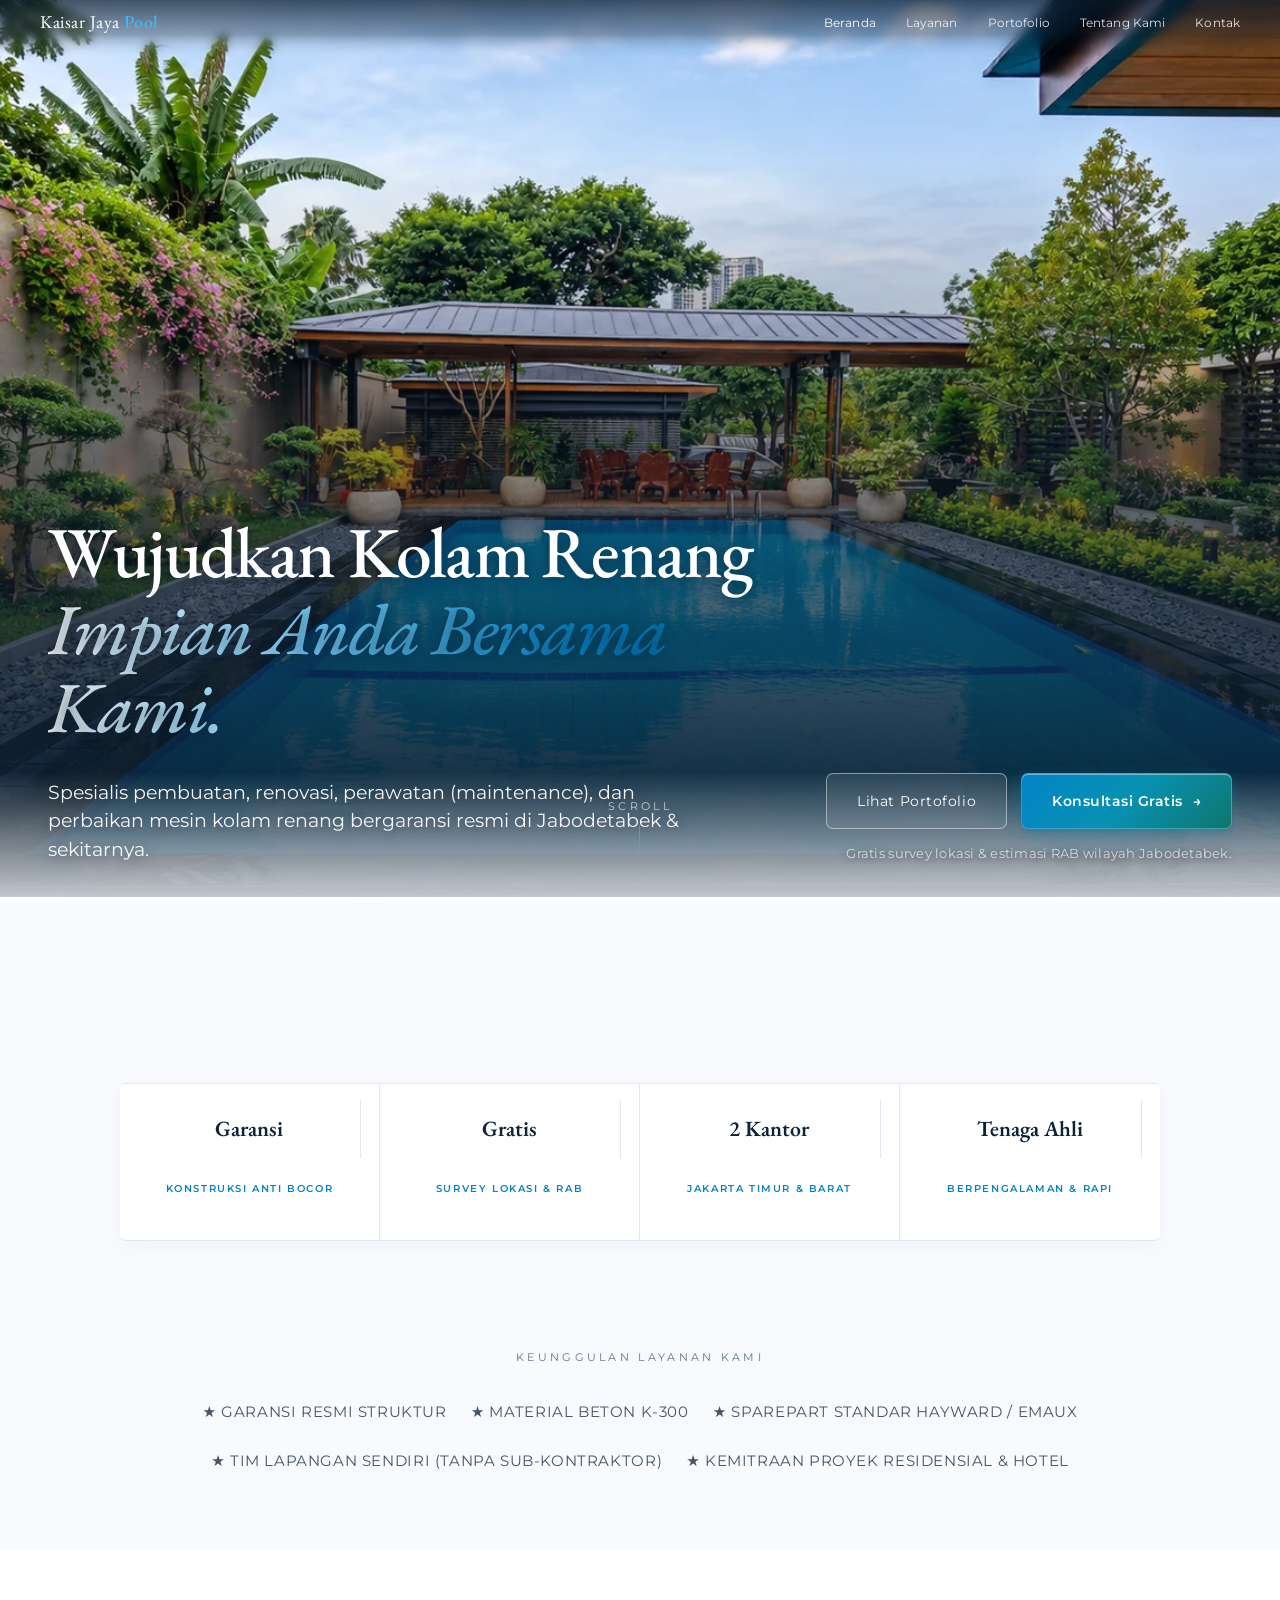
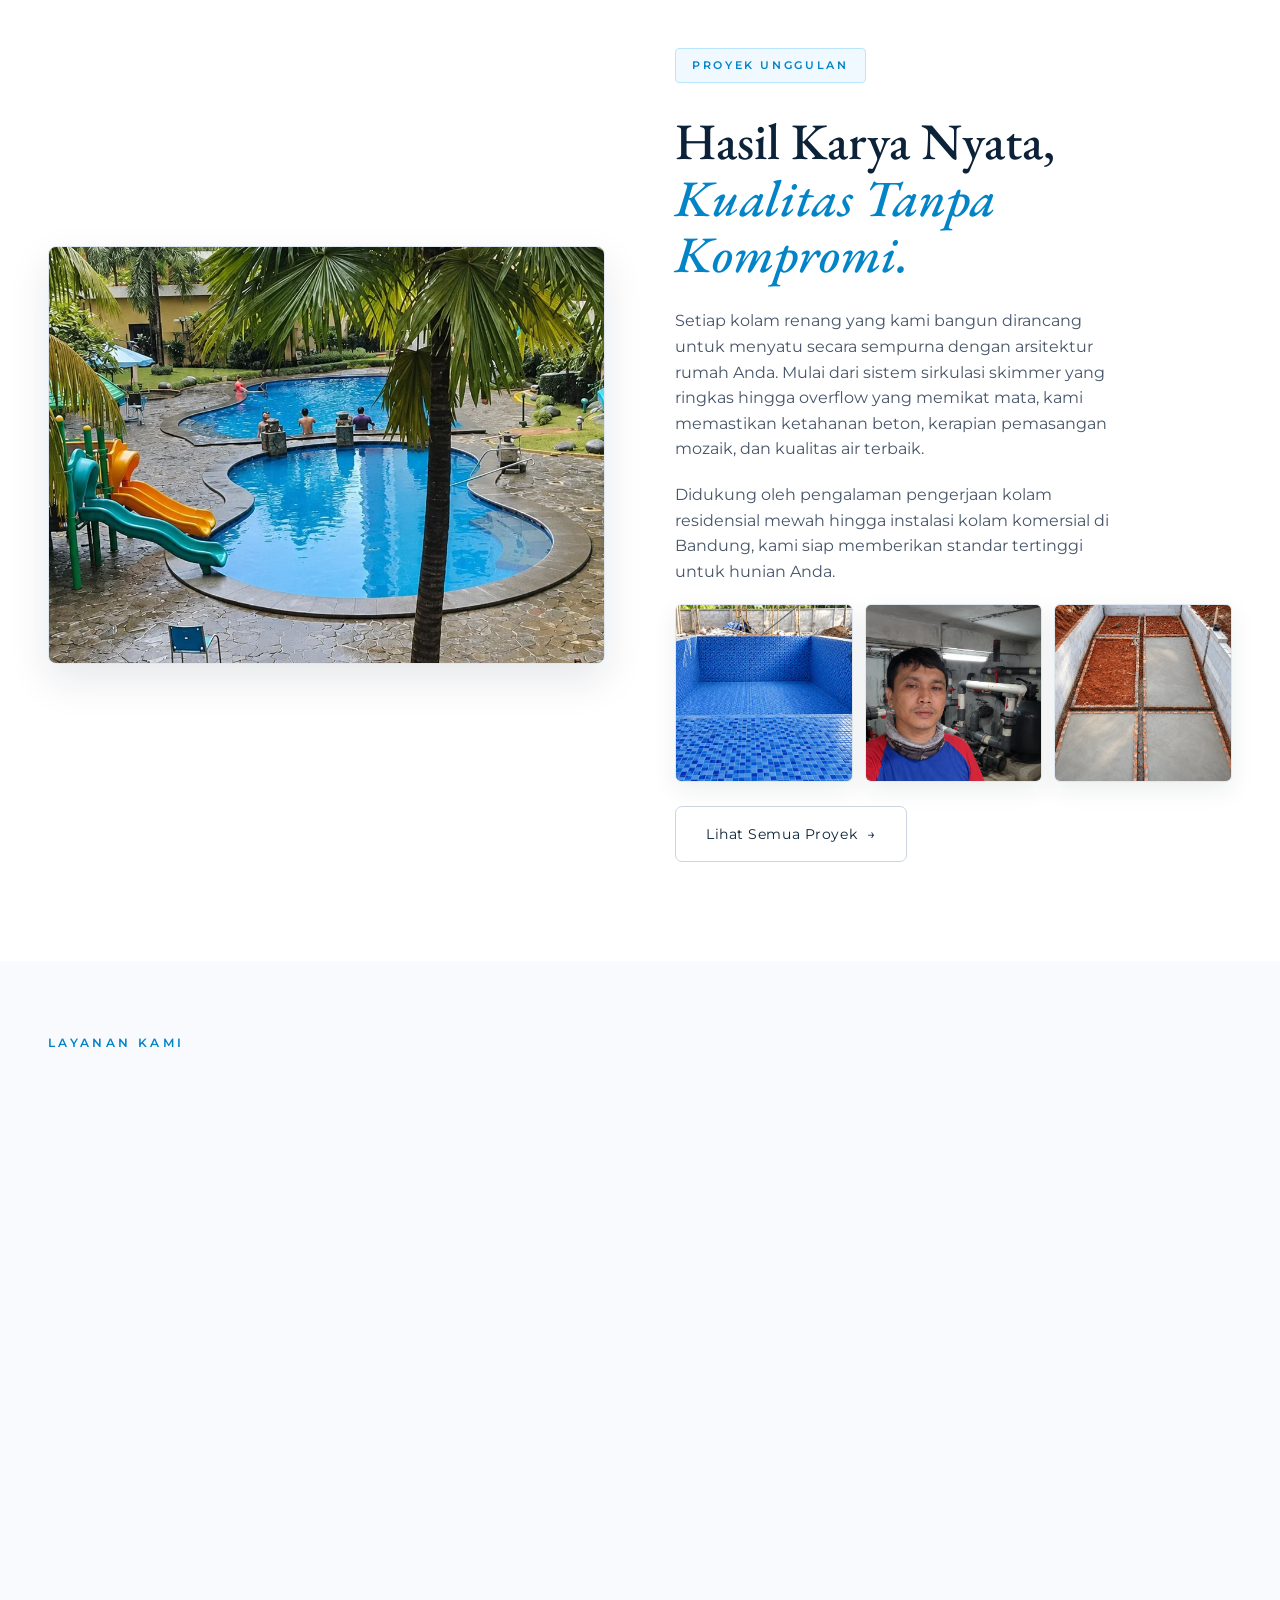
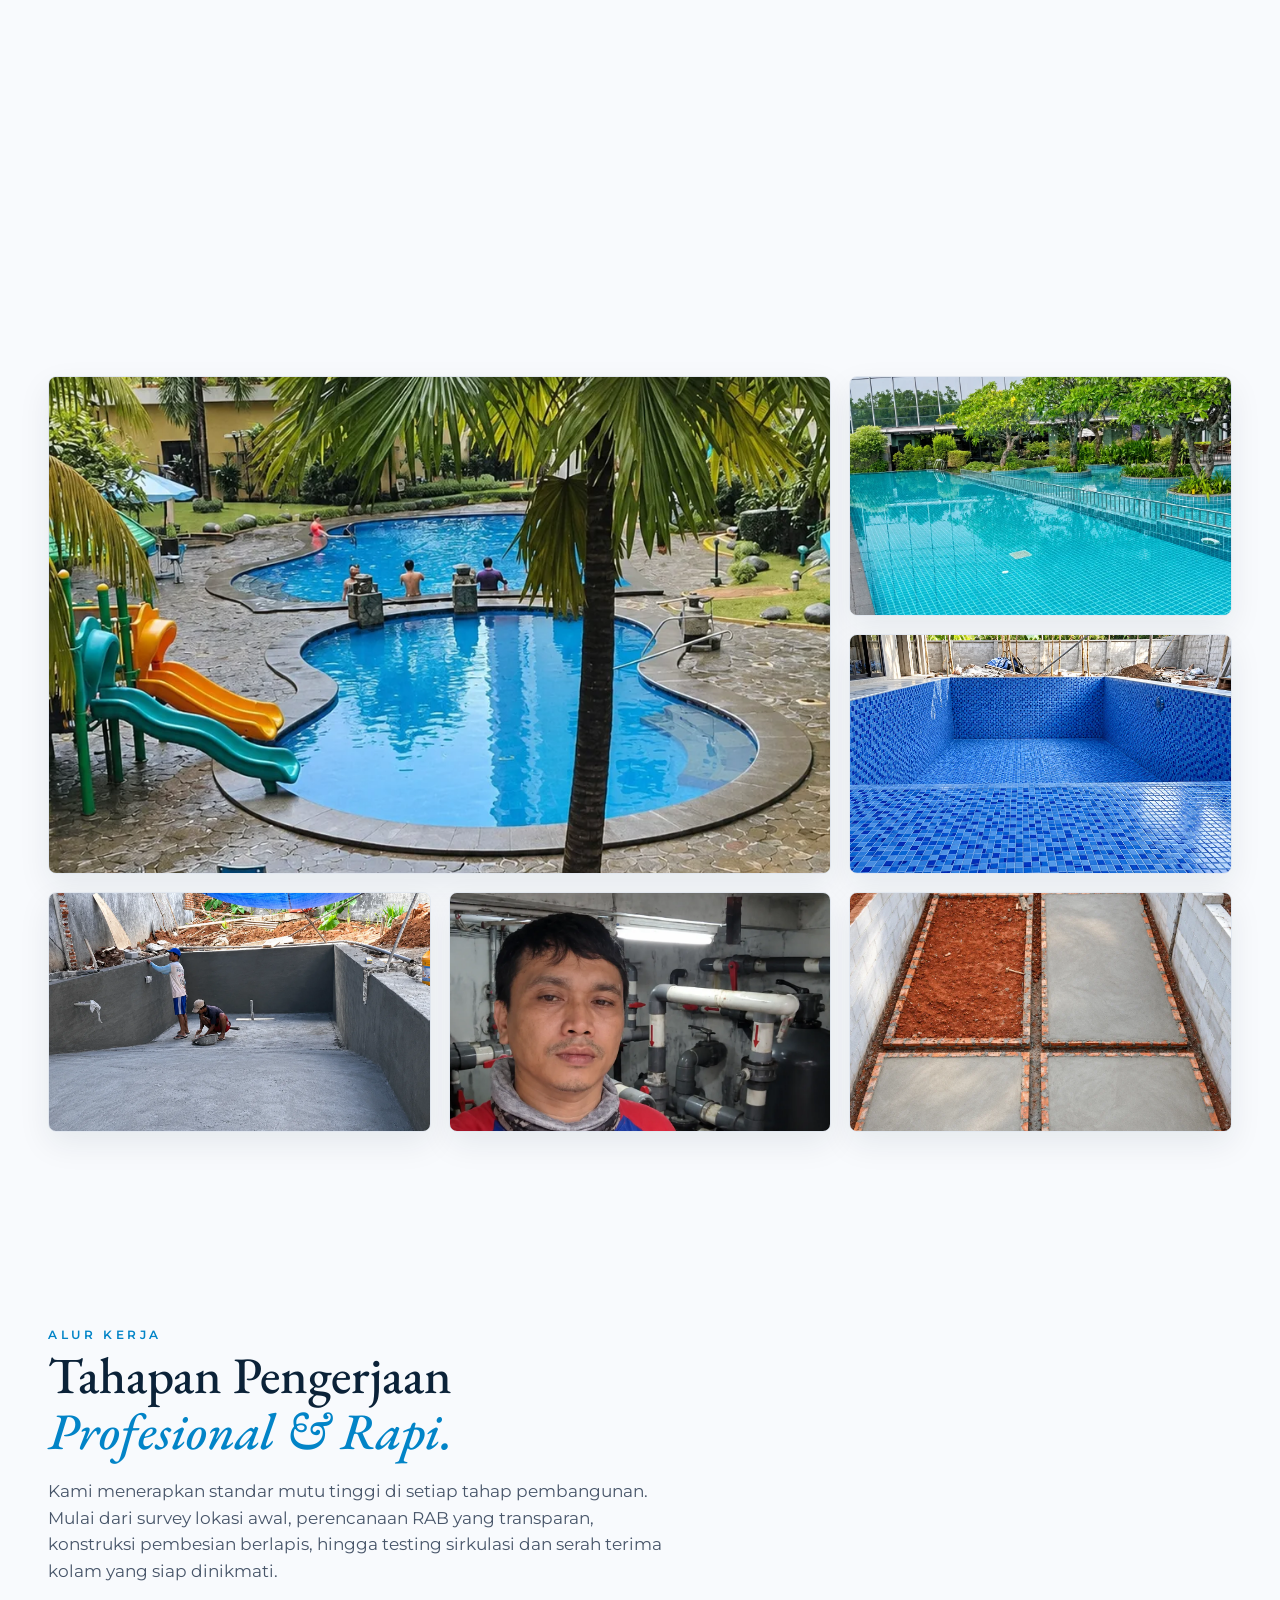
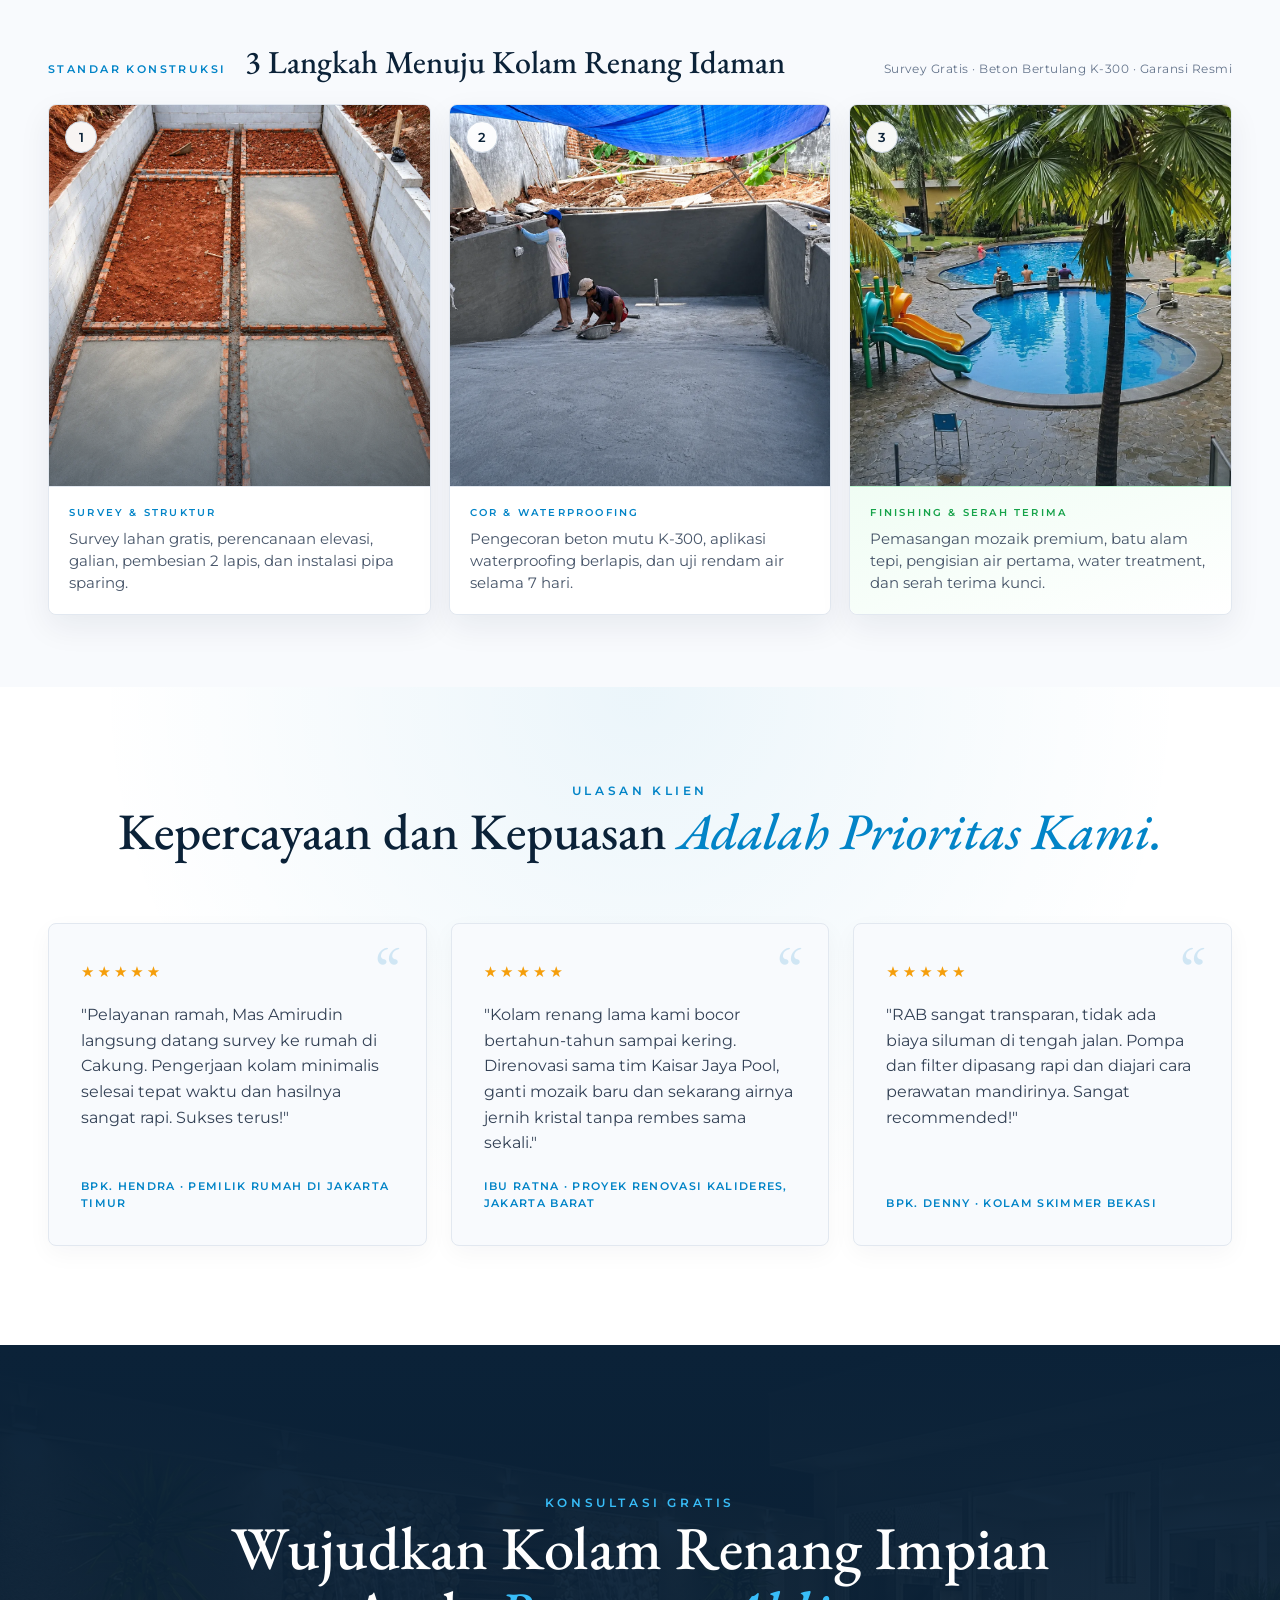
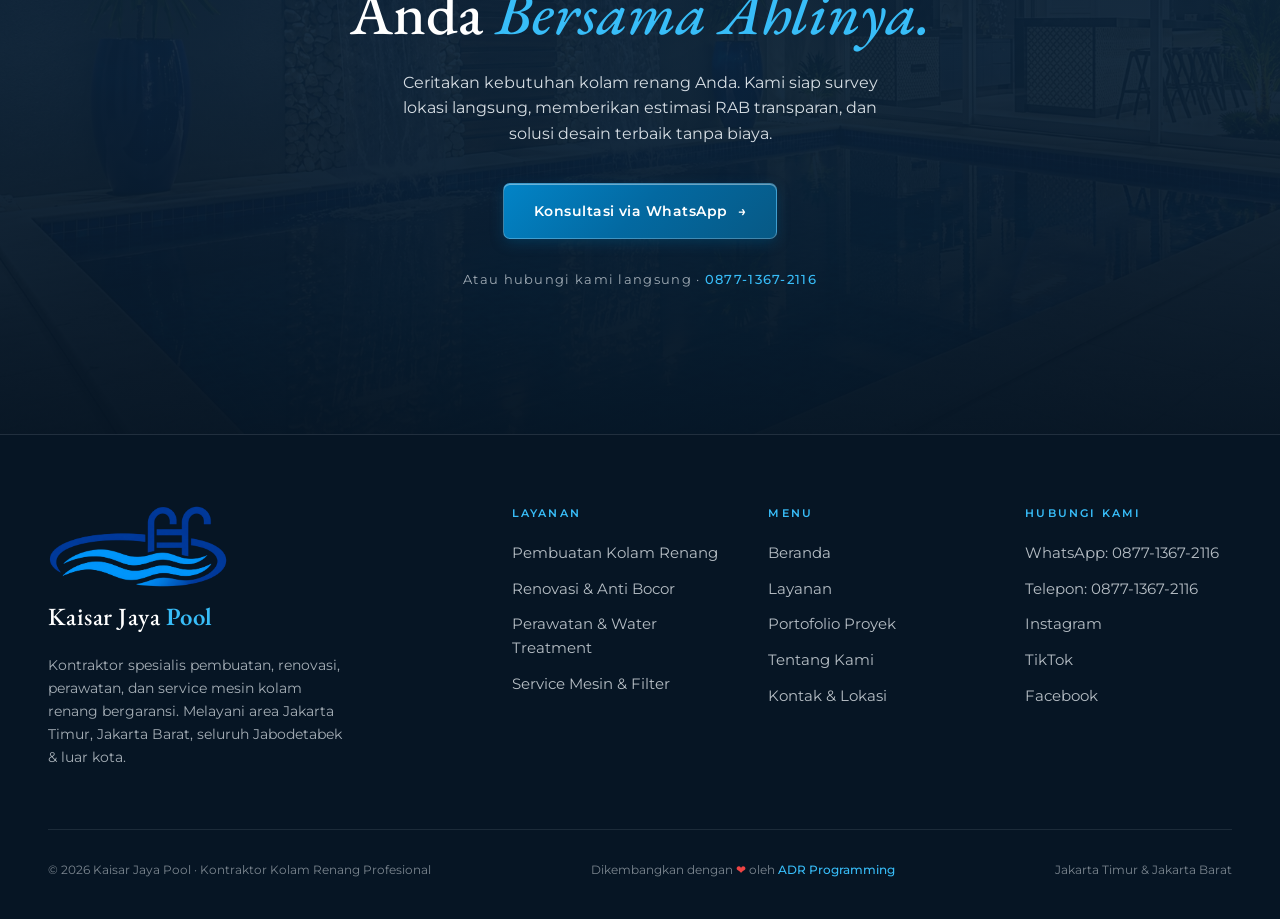
==== commit cac47a66: "Updates" ====
--- a/index.html
+++ b/index.html
@@ -16,8 +16,8 @@
 <link rel="preconnect" href="https://fonts.gstatic.com" crossorigin>
 <link href="https://fonts.googleapis.com/css2?family=EB+Garamond:ital,wght@0,400;0,500;0,600;1,400;1,500;1,600&family=Montserrat:wght@300;400;500;600&display=swap" rel="stylesheet">
 
-  <script type="module" crossorigin src="/assets/site-BMg-5b2U.js"></script>
-  <link rel="stylesheet" crossorigin href="/assets/site-ioRld8_c.css">
+  <script type="module" crossorigin src="/assets/site-DzcVc8vG.js"></script>
+  <link rel="stylesheet" crossorigin href="/assets/site-BkkJsm7f.css">
   <link rel="stylesheet" crossorigin href="/assets/main-BsPmQwDR.css">
 </head>
 <body class="home-page">
@@ -227,7 +227,8 @@
     <div>
       <div class="foot-brand">
         <a href="/" aria-label="Kaisar Jaya Pool">
-          <img src="/img/logo-berlian-kaisar-footer.webp" alt="Kaisar Jaya Pool" class="foot-logo" width="220" height="101">
+          <img src="/img/logo-berlian-kaisar-footer.webp" alt="Kaisar Jaya Pool" class="foot-logo" width="180" height="83">
+          <span class="foot-brand-name">Kaisar Jaya <b>Pool</b></span>
         </a>
       </div>
       <p>Kontraktor spesialis pembuatan, renovasi, perawatan, dan service mesin kolam renang bergaransi. Melayani area Jakarta Timur, Jakarta Barat, seluruh Jabodetabek &amp; luar kota.</p>
@@ -258,6 +259,7 @@
   </div>
   <div class="foot-bottom">
     <span>&copy; 2026 Kaisar Jaya Pool &middot; Kontraktor Kolam Renang Profesional</span>
+    <span class="foot-dev-credit">Dikembangkan dengan <span class="heart-pulse" aria-label="cinta">&#10084;</span> oleh <a href="https://www.instagram.com/adr_programming/" target="_blank" rel="noopener">ADR Programming</a></span>
     <span>Jakarta Timur &amp; Jakarta Barat</span>
   </div>
 </footer>
--- a/assets/site-BkkJsm7f.css
+++ b/assets/site-BkkJsm7f.css
@@ -0,0 +1 @@
+:root{--obsidian: #F8FAFD;--obsidian-2: #F0F6FA;--water-deep: #0B2238;--caustic: #0284C7;--caustic-soft: #00A3E0;--travertine: #0284C7;--bone: #0B2238;--bone-dim: #475569;--bone-faint: #64748B;--hairline: #E2E8F0;--serif: "EB Garamond", Georgia, serif;--sans: "Montserrat", system-ui, sans-serif}*{margin:0;padding:0;box-sizing:border-box}.sr-only,.visually-hidden{position:absolute;width:1px;height:1px;padding:0;margin:-1px;overflow:hidden;clip:rect(0,0,0,0);clip-path:inset(50%);white-space:nowrap;border:0}html{scroll-behavior:smooth}body{background:var(--obsidian);color:var(--bone-dim);font-family:var(--sans);font-weight:400;line-height:1.6;overflow-x:hidden;-webkit-font-smoothing:antialiased}::selection{background:#bae6fd;color:#0369a1}img{display:block;max-width:100%}a{color:inherit}.nowrap{white-space:nowrap}.waterline{position:fixed;top:0;left:0;height:2px;width:100%;z-index:200}.waterline span{display:block;height:100%;width:0;background:linear-gradient(90deg,#0284c7,#38bdf8);box-shadow:0 0 12px #38bdf8}nav{position:fixed;top:0;left:0;width:100%;z-index:100;display:flex;align-items:center;justify-content:space-between;padding:8px 40px 20px;transition:padding .5s,background .5s,backdrop-filter .5s}nav:before{content:"";position:absolute;top:0;right:0;bottom:0;left:0;z-index:-1;background:linear-gradient(to bottom,rgba(10,28,46,.72) 0%,rgba(10,28,46,.35) 60%,transparent 100%);backdrop-filter:blur(5px);-webkit-backdrop-filter:blur(5px);opacity:1;transition:opacity .5s;pointer-events:none;mask-image:linear-gradient(to bottom,#000 0%,#000 60%,transparent 100%);-webkit-mask-image:linear-gradient(to bottom,#000 0%,#000 60%,transparent 100%)}nav.scrolled:before{opacity:0}nav.scrolled{padding:11px 40px;background:#fffffff0;backdrop-filter:blur(20px) saturate(1.4);-webkit-backdrop-filter:blur(20px) saturate(1.4);border-bottom:1px solid #E2E8F0;box-shadow:0 4px 20px #0b22380d}.brand{font-family:var(--serif);font-size:18px;font-weight:400;letter-spacing:.03em;text-decoration:none;color:#fff;transition:color .3s}.brand b{font-weight:500;color:#38bdf8}nav.scrolled .brand{color:#0b2238}nav.scrolled .brand b{color:#0284c7}.nav-links{display:flex;gap:30px;align-items:center}.nav-links a{color:#ffffffd9;text-decoration:none;font-size:12px;letter-spacing:.01em;text-transform:none;font-weight:400;transition:color .3s}.nav-links a:hover,.nav-links a.active{color:#fff}nav.scrolled .nav-links a{color:#475569}nav.scrolled .nav-links a:hover,nav.scrolled .nav-links a.active{color:#0284c7}.nav-cta{border:1px solid #CBD5E1;padding:7px 16px;border-radius:980px;color:#fff!important;font-size:12px;transition:all .4s}nav.scrolled .nav-cta{border-color:#0284c7;color:#0284c7!important;background:#f0f9ff}nav.scrolled .nav-cta:hover{background:#0284c7;color:#fff!important}.nav-toggle{display:none;background:none;border:none;color:#fff;font-size:26px;cursor:pointer;line-height:1}nav.scrolled .nav-toggle{color:#0b2238}.mobile-menu{position:fixed;top:0;right:0;bottom:0;left:0;z-index:99;background:#f8fafdfa;backdrop-filter:blur(20px);-webkit-backdrop-filter:blur(20px);display:none;flex-direction:column;align-items:center;justify-content:center;gap:30px}.mobile-menu.open{display:flex}.mobile-menu a{color:#0b2238;text-decoration:none;font-family:var(--serif);font-size:1.8rem;transition:color .3s}.mobile-menu a:hover,.mobile-menu a.active{color:#0284c7}.btn{display:inline-flex;align-items:center;gap:10px;text-decoration:none;font-size:14px;letter-spacing:.04em;padding:16px 30px;border-radius:7px;transition:all .45s cubic-bezier(.2,.7,.3,1);cursor:pointer;border:none;font-family:var(--sans);-webkit-font-smoothing:antialiased;text-shadow:none}.btn .arr{display:inline-block;transition:transform .4s cubic-bezier(.2,.7,.3,1)}.btn:hover .arr{transform:translate(4px)}.btn-primary{background:linear-gradient(135deg,#0284c7,#0369a1,#075985);color:#fff;font-weight:600;letter-spacing:.035em;border:1px solid rgba(255,255,255,.24);box-shadow:inset 0 1px #fff6,0 4px 14px -1px #0369a159,0 2px 6px -1px #0b223826}.btn-primary:hover{background:linear-gradient(135deg,#0380c2,#0274b0,#064e75);box-shadow:inset 0 1px #ffffff8c,0 8px 24px -2px #0369a17a,0 4px 10px -1px #0b223833;transform:translateY(-2.5px)}.btn-ghost{color:#0b2238;border:1px solid #CBD5E1;background:#fff;border-radius:7px}.btn-ghost:hover{border-color:#0284c7;color:#0284c7;background:#f0f9ff}.reveal{opacity:0;transform:translateY(44px);transition:opacity 1.1s cubic-bezier(.2,.7,.3,1),transform 1.1s cubic-bezier(.2,.7,.3,1)}.reveal.in{opacity:1;transform:none}.reveal-group>*{opacity:0;transform:translateY(38px);transition:opacity 1s cubic-bezier(.2,.7,.3,1),transform 1s cubic-bezier(.2,.7,.3,1)}.reveal-group.in>*{opacity:1;transform:none}.reveal-group.in>*:nth-child(1){transition-delay:0s}.reveal-group.in>*:nth-child(2){transition-delay:.09s}.reveal-group.in>*:nth-child(3){transition-delay:.18s}.reveal-group.in>*:nth-child(4){transition-delay:.27s}.reveal-group.in>*:nth-child(5){transition-delay:.36s}.reveal-group.in>*:nth-child(6){transition-delay:.45s}.reveal-group.in>*:nth-child(7){transition-delay:.54s}.reveal-group.in>*:nth-child(8){transition-delay:.63s}.hero-media{will-change:transform;transform:scale(1.1);transform-origin:center top}.page-hero{position:relative;height:68vh;min-height:480px;max-height:640px;display:flex;align-items:flex-end;overflow:hidden}.page-hero img{position:absolute;top:0;right:0;bottom:0;left:0;width:100%;height:100%;object-fit:cover;object-position:center 38%;z-index:1;transform:scale(1.02)}.page-hero:after{content:"";position:absolute;top:0;right:0;bottom:0;left:0;z-index:2;background:linear-gradient(to top,#f8fafd,#f8fafdfa 4%,#0a1c2ee0 18%,#0a1c2e9e 42%,#0a1c2e59 68%,#0a1c2ea6);pointer-events:none}.page-hero .wrap{position:relative;z-index:3;padding:0 48px 6vh;max-width:1280px;margin:0 auto;width:100%;text-shadow:0 2px 14px rgba(10,28,46,.65)}.eyebrow{display:inline-block;font-size:12px;letter-spacing:.34em;text-transform:uppercase;color:#38bdf8;font-weight:600;margin-bottom:12px;text-shadow:0 1px 8px rgba(10,28,46,.8)}.page-hero h1{font-family:var(--serif);font-weight:500;font-size:clamp(2.2rem,5vw,4rem);line-height:1.08;letter-spacing:-.015em;max-width:960px;color:#fff;margin:0 0 14px}.page-hero h1 em{font-style:italic;font-weight:500;background:linear-gradient(95deg,#fff,#7dd3fc 34%,#0284c7 72%,#0369a1);-webkit-background-clip:text;background-clip:text;-webkit-text-fill-color:transparent;color:transparent}.page-hero .hero-sub{margin:0;max-width:720px;font-size:clamp(.98rem,1.35vw,1.15rem);color:#ffffffeb;font-weight:400;line-height:1.55;text-shadow:0 1px 10px rgba(10,28,46,.8)}@media(max-width:900px){.page-hero{height:60vh;min-height:420px}.page-hero .wrap{padding:0 22px 3.5vh}.page-hero h1{font-size:clamp(1.75rem,7.5vw,2.5rem)}.page-hero .hero-sub{font-size:.92rem;line-height:1.45}}section{position:relative}.sec-label{font-size:12px;letter-spacing:.3em;text-transform:uppercase;color:#0284c7;font-weight:600;margin-bottom:22px}.wrap{max-width:1280px;margin:0 auto;padding:0 48px}.prose{max-width:760px}.prose p{color:#475569;margin-bottom:22px;font-size:1.05rem}.prose h2{font-family:var(--serif);font-weight:500;font-size:clamp(1.8rem,3.5vw,2.8rem);line-height:1.15;margin:0 0 28px;color:#0b2238}.prose h2 em{font-style:italic;color:#0284c7}footer{background:#061524;border-top:1px solid rgba(226,232,240,.12);padding:70px 48px 40px;margin-top:0}.foot-grid{max-width:1280px;margin:0 auto 60px;display:grid;grid-template-columns:2fr 1fr 1fr 1fr;gap:50px}.foot-brand{margin-bottom:20px}.foot-brand a{display:inline-block;text-decoration:none}.foot-logo{max-width:180px;width:100%;height:auto;display:block}.foot-brand-name{display:block;font-family:var(--serif);font-size:1.55rem;font-weight:500;letter-spacing:.02em;color:#fff;margin-top:14px;line-height:1.2;transition:color .3s}.foot-brand-name b{color:#38bdf8;font-weight:600}.foot-brand a:hover .foot-brand-name{color:#e0f2fe}.foot-grid>div>p{font-size:.9rem;color:#f0f6faad;max-width:300px}.foot-col h4{font-size:11px;letter-spacing:.2em;text-transform:uppercase;color:#38bdf8;font-weight:600;margin-bottom:20px}.foot-col a{display:block;color:#f0f6fabf;text-decoration:none;font-size:.92rem;margin-bottom:12px;transition:color .3s}.foot-col a:hover{color:#fff}.foot-bottom{max-width:1280px;margin:0 auto;display:flex;justify-content:space-between;align-items:center;padding-top:30px;border-top:1px solid rgba(226,232,240,.1);font-size:12px;color:#f0f6fa80;flex-wrap:wrap;gap:14px}.foot-dev-credit a{color:#38bdf8;font-weight:500;text-decoration:none;transition:color .25s,text-decoration .25s}.foot-dev-credit a:hover{color:#fff;text-decoration:underline}.heart-pulse{color:#ef4444;display:inline-block;transform-origin:center;animation:heartBeat 2.2s ease-in-out infinite}@keyframes heartBeat{0%,to{transform:scale(1)}14%{transform:scale(1.22)}28%{transform:scale(1)}42%{transform:scale(1.18)}70%{transform:scale(1)}}.quote{position:relative;padding:16vh 48px;text-align:center;overflow:hidden;background:linear-gradient(180deg,#0b2238,#061524)}.quote:after{content:"";position:absolute;top:0;right:0;bottom:0;left:0;z-index:0;background:url(/img/hero/Luxurious%20Modern%20Pool%20at%20Night.webp) center/cover no-repeat;opacity:.28}.quote:before{content:"";position:absolute;top:0;right:0;bottom:0;left:0;z-index:1;background:linear-gradient(180deg,#0b2238,#0b2238cc 45%,#061524f2),radial-gradient(ellipse at 50% 120%,rgba(2,132,199,.28),transparent 55%)}.quote-inner{position:relative;z-index:3;max-width:920px;margin:0 auto}.quote .sec-label{color:#38bdf8!important;font-weight:600}.quote h2{font-family:var(--serif);font-weight:500;font-size:clamp(2.2rem,4.8vw,3.8rem);line-height:1.08;margin-bottom:24px;color:#fff}.quote h2 em{font-style:italic;color:#38bdf8}.quote p{color:#f0f6fae0;max-width:480px;margin:0 auto 36px}.quote .phone{margin-top:30px;font-size:13px;letter-spacing:.1em;color:#f0f6faa6}.quote .phone a{color:#38bdf8;font-weight:500;text-decoration:none}.quote .phone a:hover{color:#fff}.quote .btn-primary{background:linear-gradient(135deg,#0284c7,#0369a1,#075985);color:#fff;font-weight:600;letter-spacing:.035em;border:1px solid rgba(255,255,255,.24);box-shadow:inset 0 1px #fff6,0 4px 14px -1px #0369a159,0 2px 6px -1px #0b223826}.quote .btn-primary:hover{background:linear-gradient(135deg,#0380c2,#0274b0,#064e75);box-shadow:inset 0 1px #ffffff8c,0 8px 24px -2px #0369a17a,0 4px 10px -1px #0b223833;transform:translateY(-2.5px)}@media(max-width:900px){nav,nav.scrolled{padding:16px 22px}.nav-links{display:none}.nav-toggle{display:block}.wrap,.page-hero .wrap{padding-left:22px;padding-right:22px}footer{padding:54px 22px 36px}.foot-grid{grid-template-columns:1fr 1fr;gap:30px}.quote{padding:12vh 22px}}@media(prefers-reduced-motion:reduce){*{animation:none!important;transition:none!important}.reveal,.reveal-group>*{opacity:1;transform:none!important}.hero-media{transform:none!important}}
